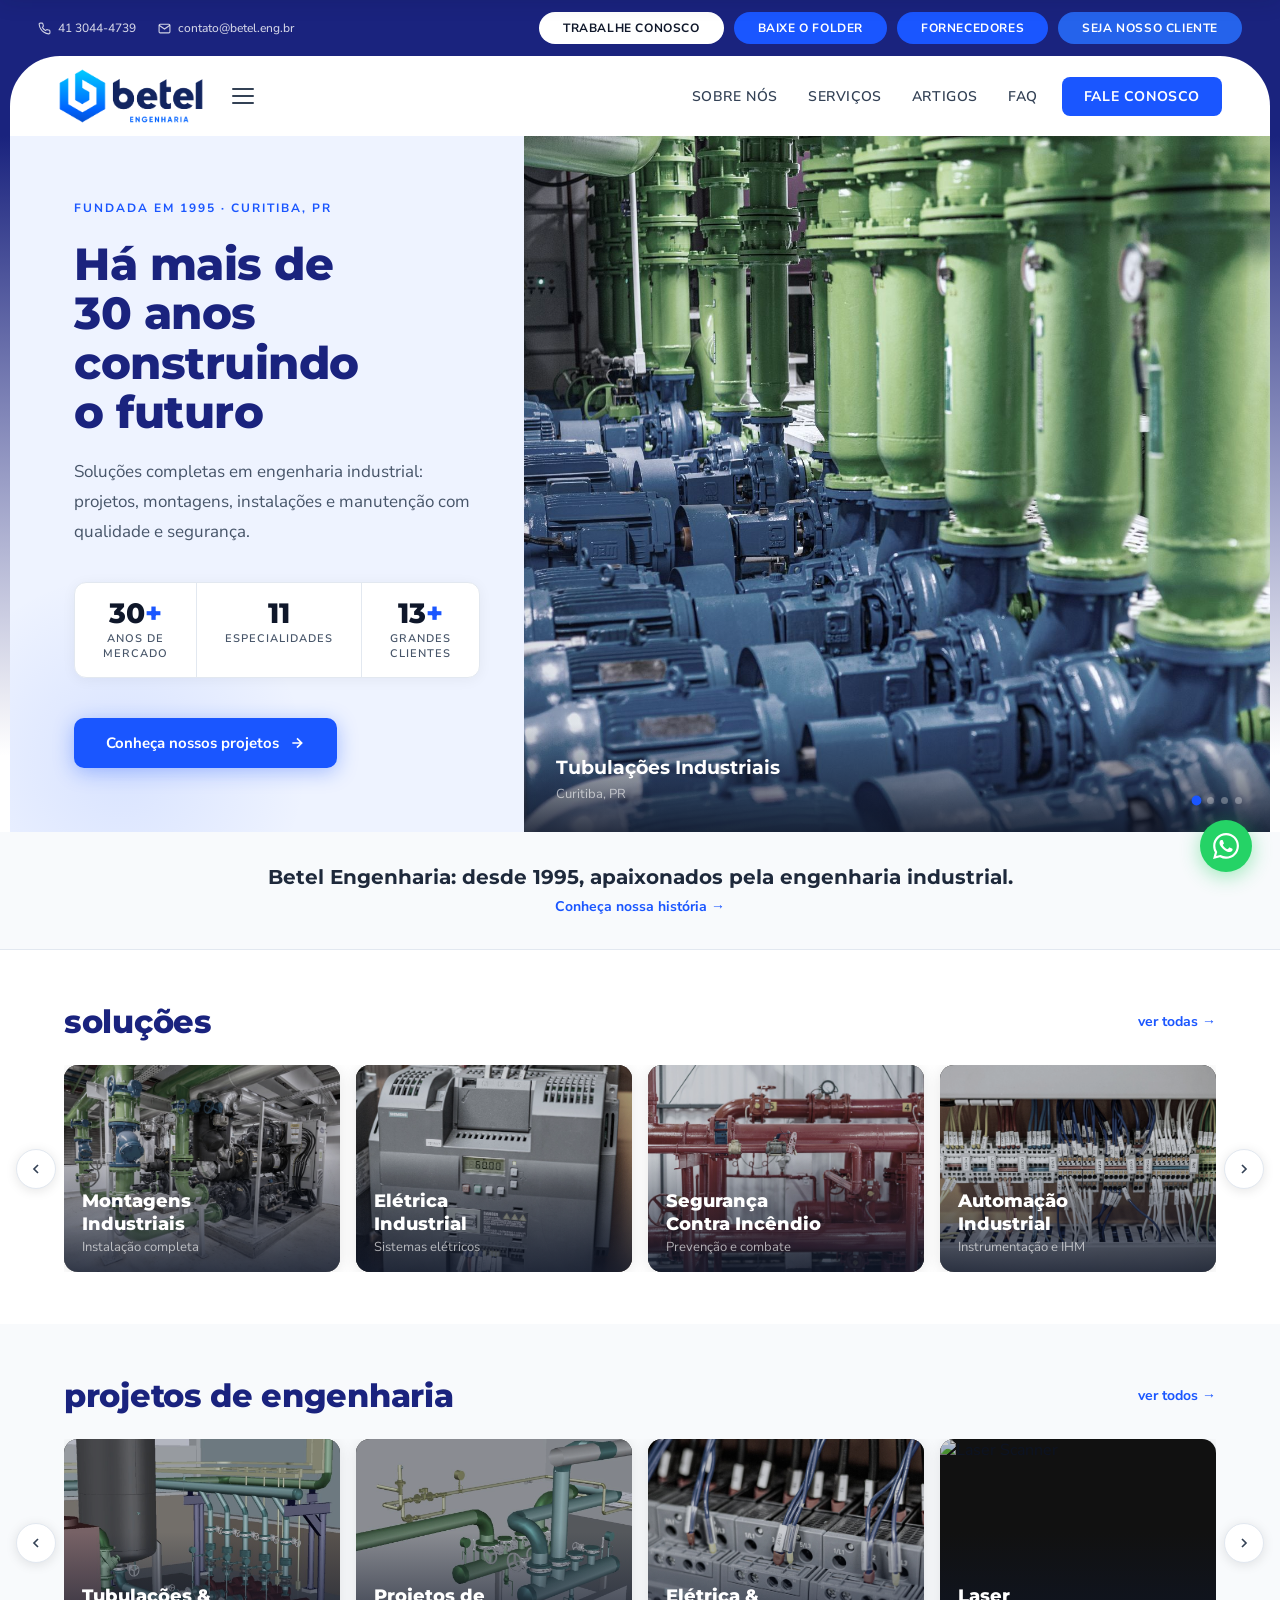
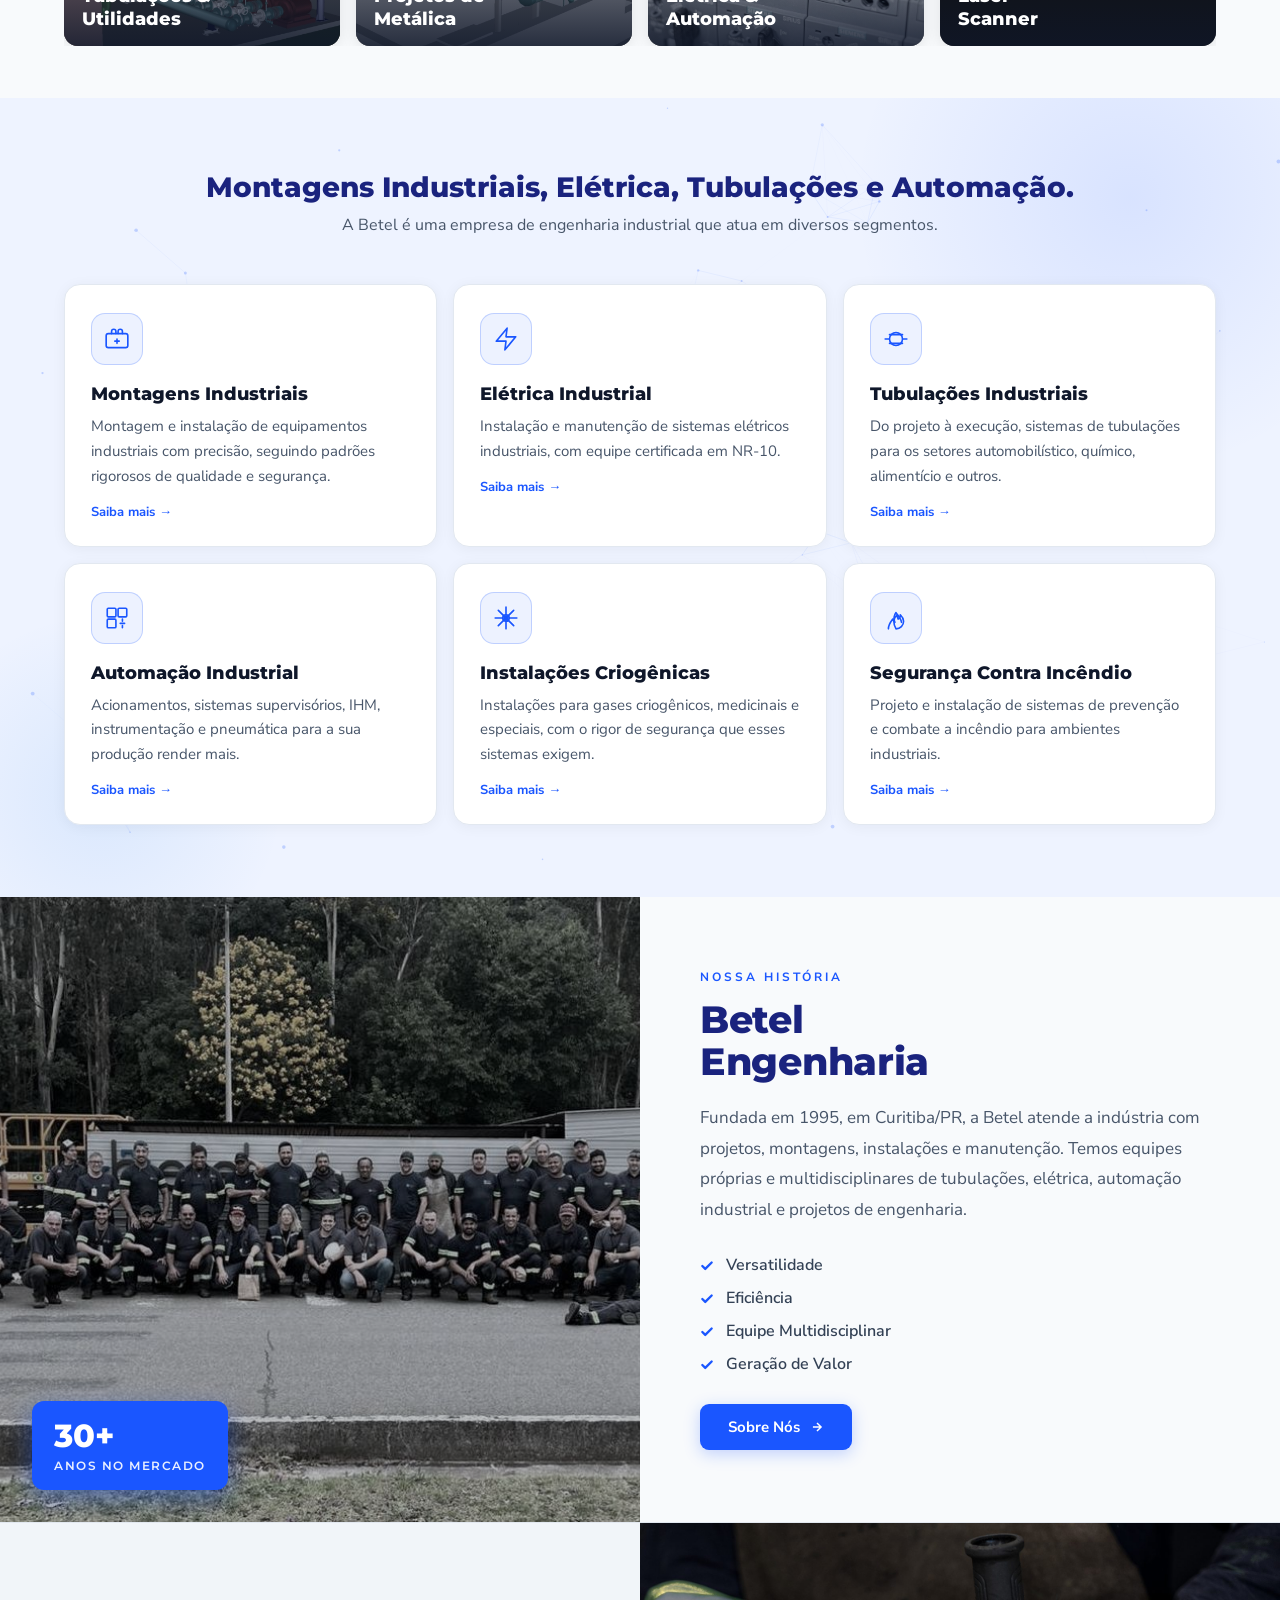
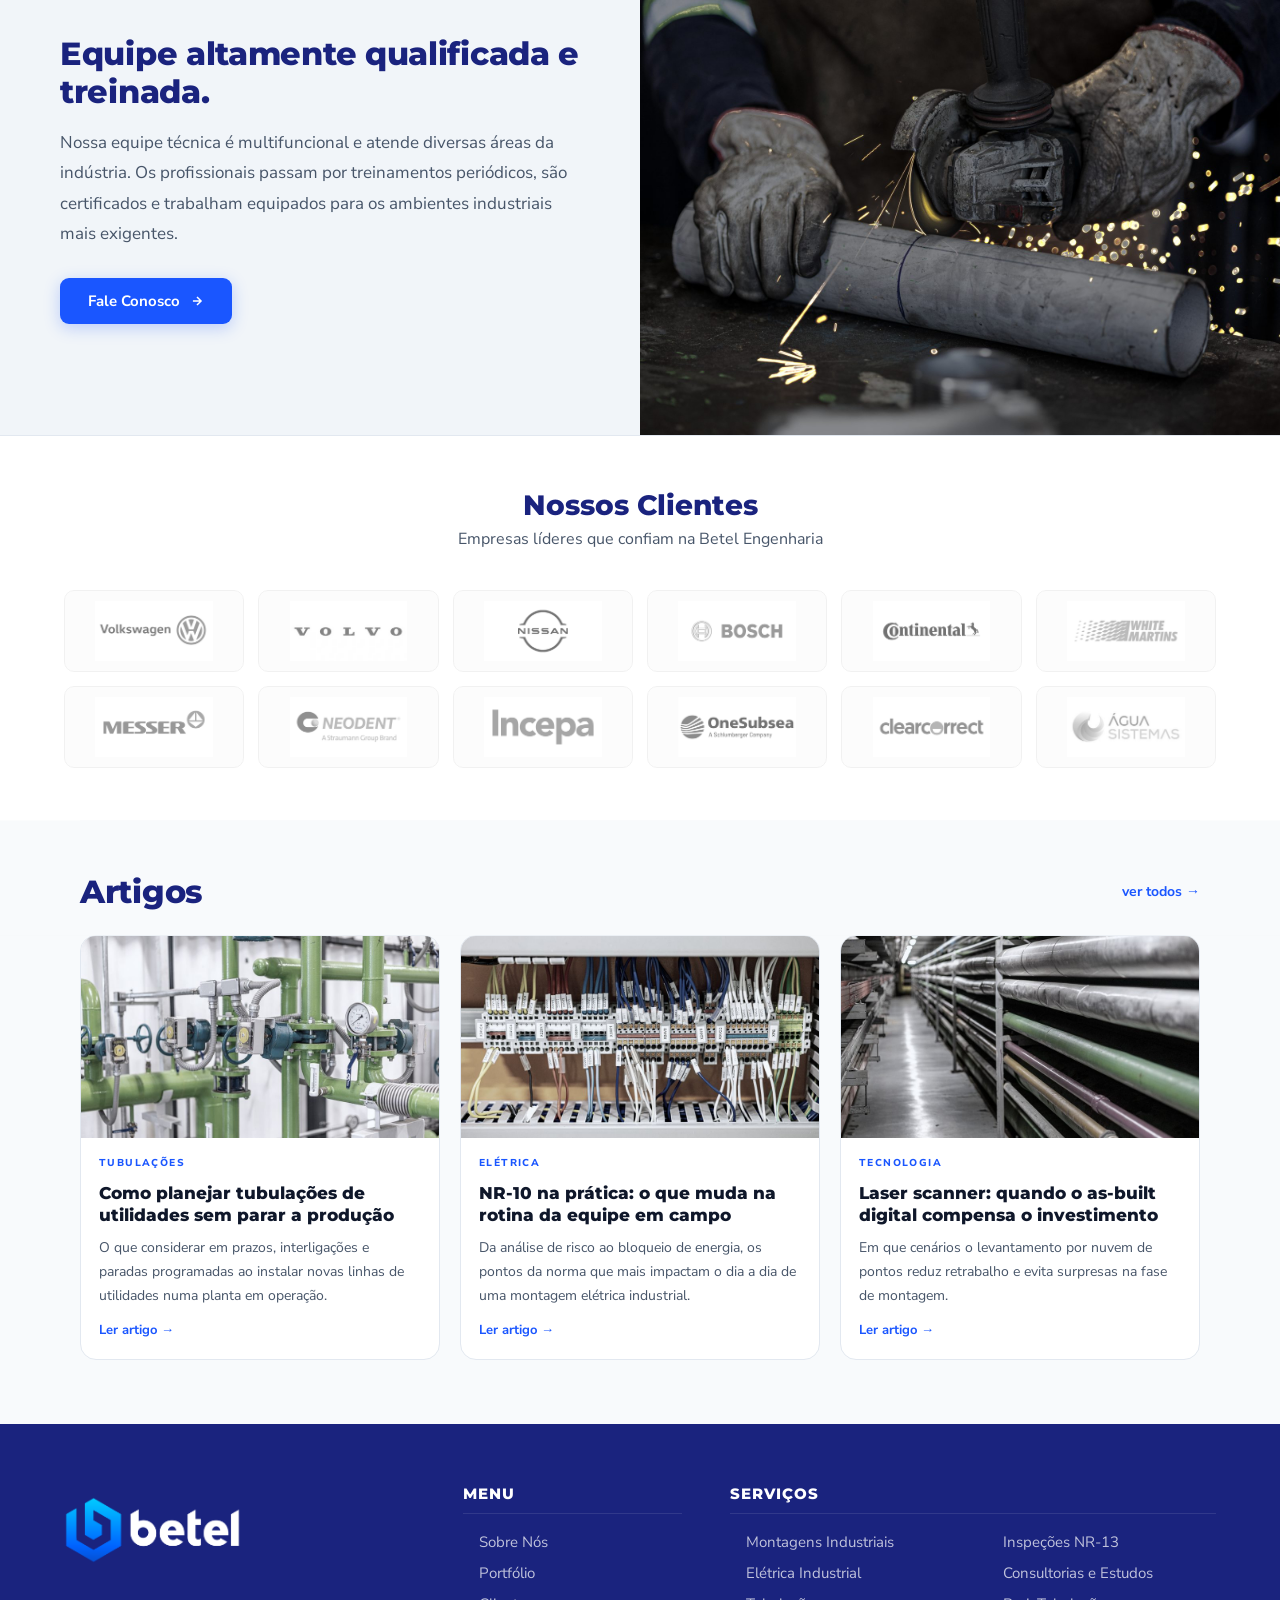
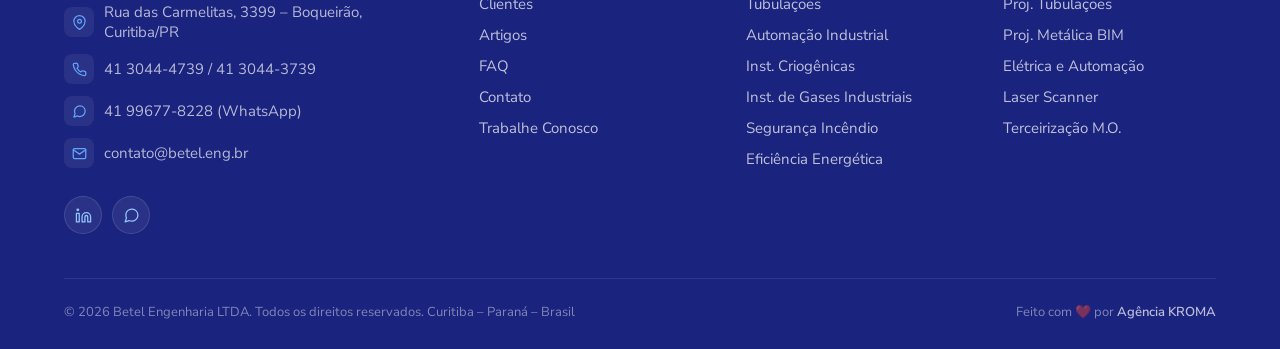
==== index.html @ 4cedb733 "Add files via upload" ====
<!DOCTYPE html>
<html lang="pt-BR">
<head>
<meta charset="UTF-8">
<meta name="viewport" content="width=device-width, initial-scale=1.0">
<title>Betel Engenharia | Montagens Industriais, Elétrica, Tubulações e Automação em Curitiba/PR</title>
<meta name="description" content="Betel Engenharia atua há mais de 30 anos em Curitiba/PR com soluções completas em montagens industriais, elétrica industrial, tubulações, automação industrial e projetos de engenharia com qualidade e segurança.">
<meta name="keywords" content="engenharia industrial, montagens industriais, elétrica industrial, tubulações industriais, automação industrial, Curitiba, Betel Engenharia">
<link rel="preconnect" href="https://fonts.googleapis.com">
<link href="https://fonts.googleapis.com/css2?family=Nunito+Sans:wght@300;400;500;600;700&family=Montserrat:wght@700;800;900&display=swap" rel="stylesheet">
<style>
  :root {
    --blue:#1A56FF;--blue-dark:#1A237E;--blue-mid:#2563EB;--blue-light:#EEF3FF;
    --dark:#0F172A;--dark-2:#1E293B;--gray-100:#F8FAFC;--gray-200:#F1F5F9;
    --gray-300:#E2E8F0;--gray-600:#475569;--gray-700:#334155;--white:#FFFFFF;
    --font-head:'Montserrat',sans-serif;--font-body:'Nunito Sans',sans-serif;
  }
  *{margin:0;padding:0;box-sizing:border-box;}
  body{font-family:var(--font-body);color:var(--dark);background:var(--white);overflow-x:hidden;font-size:16px;}

  /* HEADER WRAPPER
     Fundo navy contínuo atrás da topbar E da navbar. É ele que faz os cantos
     arredondados da navbar aparecerem: a navbar branca é recuada 10px de cada
     lado e o navy do wrapper vaza por trás do raio. */
  .header-wrap{background:#1A237E;}

  /* TOP BAR */
  .topbar{height:56px;padding:0 38px;display:flex;justify-content:space-between;align-items:center;gap:10px;font-size:12px;}
  /* Grupo à esquerda ocupa o espaço vazio da faixa navy. */
  .topbar-nav{display:flex;align-items:center;gap:22px;}
  .topbar-nav a{color:rgba(255,255,255,.8);text-decoration:none;font-size:12px;font-weight:600;letter-spacing:.6px;text-transform:uppercase;transition:color .2s;}
  .topbar-nav a:hover{color:#fff;}
  .topbar-tel{display:flex;align-items:center;gap:7px;white-space:nowrap;text-transform:none!important;letter-spacing:0!important;font-weight:500!important;}
  .topbar-tel svg{flex-shrink:0;}
  .topbar-right{display:flex;align-items:center;gap:10px;}
  .topbar-link{color:rgba(255,255,255,.85);text-decoration:none;font-weight:500;display:flex;align-items:center;gap:6px;padding-right:12px;transition:color .2s;}
  .topbar-link:hover{color:#fff;}
  .topbar-btn{display:inline-flex;align-items:center;height:32px;padding:0 24px;border-radius:20px;font-size:12px;font-weight:700;text-decoration:none;white-space:nowrap;transition:background .2s,transform .2s,box-shadow .2s;}
  .topbar-btn:hover{transform:translateY(-1px);}
  .topbar-btn.tb-white{background:#fff;color:var(--dark);}
  .topbar-btn.tb-white:hover{background:var(--gray-200);}
  .topbar-btn.tb-blue{background:var(--blue);color:#fff;}
  .topbar-btn.tb-blue:hover{background:#2563EB;box-shadow:0 4px 14px rgba(26,86,255,.4);}
  .topbar-btn.tb-blue-alt{background:#2563EB;color:#fff;}
  .topbar-btn.tb-blue-alt:hover{background:#1D4ED8;box-shadow:0 4px 14px rgba(37,99,235,.4);}

  /* NAVBAR */
  nav{background:var(--white);margin:0 10px;border-radius:50px 50px 0 0;padding:0 48px;height:80px;display:flex;align-items:center;justify-content:space-between;}
  .nav-left{display:flex;align-items:center;gap:20px;}
  .logo{padding:12px 0;display:block;}
  .logo img{height:56px;width:auto;display:block;}

  /* NAVBAR FIXA — some acima da tela e desce quando o header sai de vista.
     Espelha o comportamento do #menu-oculto do MSE. */
  .nav-sticky{position:fixed;top:0;left:0;right:0;height:64px;background:var(--white);
    padding:0 38px;display:flex;align-items:center;justify-content:space-between;
    z-index:250;box-shadow:0 2px 20px rgba(15,23,42,.12);
    transform:translateY(-100%);transition:transform .35s ease;}
  .nav-sticky.show{transform:translateY(0);}
  .nav-sticky .logo{padding:0;}
  .nav-sticky .logo img{height:42px;}
  .nav-sticky .nav-links a{padding:20px 12px;}

  /* HAMBURGER */
  .hamburger{display:flex;flex-direction:column;justify-content:center;gap:5px;cursor:pointer;padding:8px;border:none;background:transparent;border-radius:6px;transition:background .2s;}
  .hamburger:hover{background:var(--gray-200);}
  .hamburger span{display:block;width:22px;height:2px;background:var(--gray-700);border-radius:2px;transition:transform .3s, opacity .3s;}
  .hamburger.open span:nth-child(1){transform:translateY(7px) rotate(45deg);}
  .hamburger.open span:nth-child(2){opacity:0;}
  .hamburger.open span:nth-child(3){transform:translateY(-7px) rotate(-45deg);}

  /* MEGA MENU */
  .mega-menu{position:fixed;top:0;left:0;right:0;bottom:0;background:var(--white);z-index:300;padding:40px 64px;display:none;overflow-y:auto;}
  .mega-menu.open{display:block;animation:fadeIn .25s ease;}
  @keyframes fadeIn{from{opacity:0;transform:translateY(-10px)}to{opacity:1;transform:translateY(0)}}
  .mega-top{display:flex;align-items:center;justify-content:space-between;margin-bottom:52px;padding-bottom:20px;border-bottom:1px solid var(--gray-300);}
  .mega-top .logo img{height:44px;}
  .mega-close{width:40px;height:40px;border:none;background:var(--gray-200);border-radius:50%;cursor:pointer;display:flex;align-items:center;justify-content:center;font-size:20px;color:var(--gray-700);transition:background .2s;}
  .mega-close:hover{background:var(--gray-300);}
  /* Acoes rapidas dentro do menu: so aparecem no celular, onde a faixa de
     pilulas da topbar nao cabe e ficava rolando de lado. Entram como links
     de texto no mesmo padrao das colunas do menu (por isso carregam tambem
     a classe .mega-col), sem titulo — a divisoria ja separa o grupo. */
  .mega-actions{display:none;}

  .mega-grid{display:grid;grid-template-columns:repeat(4,1fr);gap:48px;}
  .mega-col h4{font-family:var(--font-head);font-size:13px;font-weight:800;color:var(--dark);text-transform:uppercase;letter-spacing:2px;margin-bottom:20px;padding-bottom:10px;border-bottom:2px solid var(--blue);}
  /* Bloco SERVIÇOS: ocupa duas colunas do mega-grid, com um título só e os
     links quebrados em 2 colunas (mesmo tratamento do footer). */
  .mega-col-wide{grid-column:span 2;}
  .mega-col-wide ul{columns:2;column-gap:32px;}
  .mega-col-wide ul li{break-inside:avoid;}
  .mega-col ul{list-style:none;}
  .mega-col ul li{margin-bottom:14px;}
  .mega-col ul a{font-size:17px;color:var(--gray-600);text-decoration:none;font-weight:400;display:flex;align-items:center;gap:8px;transition:color .2s,gap .2s;}
  .mega-col ul a::before{content:'→';font-size:11px;color:var(--blue);opacity:0;transition:opacity .2s;}
  .mega-col ul a:hover{color:var(--blue);gap:12px;}
  .mega-col ul a:hover::before{opacity:1;}

  .nav-links{display:flex;list-style:none;align-items:center;gap:2px;}
  .nav-links a{text-decoration:none;color:var(--gray-700);font-size:15px;font-weight:600;padding:20px 14px;display:block;transition:color .2s;position:relative;}
  .nav-links a::after{content:'';position:absolute;bottom:0;left:14px;right:14px;height:3px;background:var(--blue);border-radius:3px 3px 0 0;transform:scaleX(0);transition:transform .25s;}
  .nav-links a:hover{color:var(--blue);}
  .nav-links a:hover::after{transform:scaleX(1);}
  .nav-links a.active{color:var(--blue);}
  .nav-links a.active::after{transform:scaleX(1);}
  .nav-cta{background:var(--blue)!important;color:var(--white)!important;padding:10px 22px!important;border-radius:8px!important;font-weight:700!important;margin-left:8px;transition:background .2s!important;}
  .nav-cta:hover{background:var(--blue-dark)!important;}
  .nav-cta::after{display:none!important;}

  /* MOLDURA DO HERO
     Continua o navy do header e desce em degrade ate o branco nas laterais,
     igual ao MSE. Sem isso a faixa azul das bordas da navbar terminava
     cortada logo abaixo dela. O padding lateral de 10px casa com o
     margin:0 10px da navbar, entao as duas tiras ficam alinhadas. */
  .hero-frame{background:linear-gradient(180deg,#1A237E 0%,var(--white) 89%);padding:0 10px;}

  /* HERO */
  .hero{display:grid;grid-template-columns:1fr 1.45fr;min-height:540px;background:var(--blue-light);}
  .hero-left{background:var(--blue-light);padding:64px 52px 64px 64px;display:flex;flex-direction:column;justify-content:center;position:relative;overflow:hidden;}
  .hero-left::before{content:'';position:absolute;bottom:-120px;left:-80px;width:380px;height:380px;border-radius:50%;background:radial-gradient(circle,rgba(26,86,255,.10) 0%,transparent 70%);pointer-events:none;}
  .hero-eyebrow{display:inline-flex;align-items:center;gap:8px;background:rgba(26,86,255,.10);border:1px solid rgba(26,86,255,.25);color:var(--blue);font-size:12px;font-weight:700;letter-spacing:2px;text-transform:uppercase;padding:6px 14px;border-radius:100px;width:fit-content;margin-bottom:24px;}
  .hero-title{font-family:var(--font-head);font-size:clamp(38px,3.5vw,58px);font-weight:800;line-height:1.1;color:var(--dark);margin-bottom:20px;letter-spacing:-.5px;}
  .hero-title span{background:linear-gradient(135deg,var(--blue),var(--blue-dark));-webkit-background-clip:text;-webkit-text-fill-color:transparent;background-clip:text;}
  .hero-body{font-size:17px;line-height:1.75;color:var(--gray-600);max-width:420px;margin-bottom:36px;}
  .hero-stats{display:flex;margin-bottom:40px;background:var(--white);border:1px solid var(--gray-300);border-radius:12px;overflow:hidden;width:fit-content;box-shadow:0 2px 14px rgba(15,23,42,.05);}
  .stat{padding:16px 28px;text-align:center;border-right:1px solid var(--gray-300);}
  .stat:last-child{border-right:none;}
  .stat-num{font-family:var(--font-head);font-size:28px;font-weight:800;color:var(--dark);line-height:1;margin-bottom:4px;}
  .stat-num span{color:var(--blue);}
  .stat-label{font-size:11px;color:var(--gray-600);text-transform:uppercase;letter-spacing:1px;font-weight:600;}
  .hero-btn{display:inline-flex;align-items:center;gap:10px;background:var(--blue);color:var(--white);text-decoration:none;font-size:15px;font-weight:700;padding:15px 32px;border-radius:10px;width:fit-content;transition:background .2s,transform .2s,box-shadow .2s;box-shadow:0 4px 20px rgba(26,86,255,.35);}
  .hero-btn:hover{background:#2563EB;transform:translateY(-2px);box-shadow:0 8px 28px rgba(26,86,255,.45);}
  .hero-right{position:relative;overflow:hidden;}
  .hero-slide{position:absolute;inset:0;background-size:cover;background-position:center;opacity:0;transition:opacity .9s ease;image-rendering:-webkit-optimize-contrast;}
  .hero-slide.active{opacity:1;}
  /* Sem escurecimento na borda esquerda: o painel do hero agora e claro e o
     degrade criava uma emenda dura entre os dois lados. A legibilidade da
     legenda continua vindo do gradiente proprio de .slide-caption. */
  .hero-slide::after{content:'';position:absolute;inset:0;background:linear-gradient(to right,rgba(15,23,42,.12) 0%,transparent 35%);}
  .slide-caption{position:absolute;bottom:0;left:0;right:0;z-index:2;padding:32px 32px 28px;background:linear-gradient(to top,rgba(15,23,42,.85) 0%,transparent 100%);}
  .slide-caption strong{display:block;font-family:var(--font-head);font-size:19px;font-weight:700;color:var(--white);margin-bottom:3px;}
  .slide-caption span{font-size:13px;color:rgba(255,255,255,.6);}
  .hero-dots{position:absolute;bottom:28px;right:28px;z-index:3;display:flex;gap:7px;}
  .hero-dot{width:7px;height:7px;border-radius:50%;background:rgba(255,255,255,.3);border:none;cursor:pointer;transition:background .2s,transform .2s;}
  .hero-dot.active{background:var(--blue);transform:scale(1.4);}

  /* TAGLINE */
  .tagline-strip{background:var(--gray-100);border-bottom:1px solid var(--gray-300);padding:32px 64px;text-align:center;}
  .tagline-strip p{font-family:var(--font-head);font-size:clamp(18px,1.6vw,25px);font-weight:700;color:var(--dark-2);}
  .tagline-strip a{display:inline-block;margin-top:8px;color:var(--blue);text-decoration:none;font-size:14px;font-weight:700;}
  .tagline-strip a:hover{text-decoration:underline;}

  /* SECTION COMMONS */
  .section-header{display:flex;align-items:center;justify-content:space-between;padding:52px 64px 24px;}
  .section-title{font-family:var(--font-head);font-size:clamp(24px,2.5vw,34px);font-weight:800;color:var(--dark);letter-spacing:-.3px;}
  .section-title span{color:var(--blue);}
  .see-all{font-size:14px;color:var(--blue);text-decoration:none;font-weight:700;display:flex;align-items:center;gap:5px;}
  .see-all:hover{text-decoration:underline;}

  /* CAROUSEL */
  .carousel-wrap{position:relative;padding:0 64px 52px;}
  .carousel-track{display:flex;gap:16px;overflow-x:auto;scroll-behavior:smooth;scrollbar-width:none;}
  .carousel-track::-webkit-scrollbar{display:none;}
  .card{flex:0 0 calc(25% - 12px);min-width:230px;border-radius:14px;overflow:hidden;position:relative;aspect-ratio:4/3;cursor:pointer;background:#111;box-shadow:0 2px 16px rgba(0,0,0,.1);transition:transform .35s,box-shadow .35s;}
  .card:hover{transform:translateY(-5px);box-shadow:0 12px 32px rgba(26,86,255,.18);}
  .card-img{width:100%;height:100%;object-fit:cover;display:block;transition:transform .5s ease;filter:brightness(.82);image-rendering:-webkit-optimize-contrast;}
  .card:hover .card-img{transform:scale(1.06);filter:brightness(.65);}
  .card-overlay{position:absolute;inset:0;background:linear-gradient(to top,rgba(15,23,42,.8) 0%,rgba(15,23,42,0) 55%);}
  .card-info{position:absolute;bottom:0;left:0;right:0;padding:20px 18px 16px;}
  .card-tag{display:inline-block;background:var(--blue);color:#fff;font-size:10px;font-weight:700;text-transform:uppercase;letter-spacing:1.5px;padding:3px 9px;border-radius:100px;margin-bottom:7px;}
  .card-name{font-family:var(--font-head);font-size:18px;font-weight:800;color:#fff;line-height:1.25;}
  .card-sub{font-size:13px;color:rgba(255,255,255,.65);margin-top:3px;}
  .card-plus{position:absolute;bottom:14px;right:14px;width:30px;height:30px;background:rgba(26,86,255,.7);border-radius:50%;display:flex;align-items:center;justify-content:center;color:#fff;font-size:18px;opacity:0;transition:opacity .25s;}
  .card:hover .card-plus{opacity:1;}
  .carousel-nav{position:absolute;top:calc(50% - 26px);transform:translateY(-50%);width:40px;height:40px;background:var(--white);border:1px solid var(--gray-300);border-radius:50%;cursor:pointer;display:flex;align-items:center;justify-content:center;box-shadow:0 2px 12px rgba(0,0,0,.1);z-index:2;transition:background .2s,border-color .2s;color:var(--gray-700);}
  .carousel-nav:hover{background:var(--blue);border-color:var(--blue);color:#fff;}
  .carousel-prev{left:16px;}
  .carousel-next{right:16px;}

  /* ===== SEGMENTOS — LIGHT BLUE BLOCK ===== */
  .segmentos{background:var(--blue-light);padding:72px 64px;position:relative;overflow:hidden;}

  /* Particle canvas */
  #seg-canvas{position:absolute;inset:0;pointer-events:none;z-index:0;}

  /* Soft glow orbs */
  .seg-orb{position:absolute;border-radius:50%;pointer-events:none;z-index:0;}
  .seg-orb-1{width:600px;height:600px;top:-200px;right:-150px;background:radial-gradient(circle,rgba(26,86,255,.10) 0%,transparent 65%);}
  .seg-orb-2{width:400px;height:400px;bottom:-100px;left:-100px;background:radial-gradient(circle,rgba(14,116,233,.09) 0%,transparent 65%);}

  .segmentos-headline{text-align:center;margin-bottom:48px;position:relative;z-index:1;}
  .segmentos-headline h2{font-family:var(--font-head);font-size:clamp(22px,2.2vw,30px);font-weight:800;color:var(--dark);margin-bottom:10px;}
  .segmentos-headline h2 em{color:var(--blue);font-style:normal;}
  .segmentos-headline p{font-size:16px;color:var(--gray-600);}

  .segmentos-grid{display:grid;grid-template-columns:repeat(3,1fr);gap:16px;position:relative;z-index:1;}
  .seg-card{background:var(--white);padding:28px 26px 24px;border:1px solid var(--gray-300);border-radius:16px;transition:background .3s,border-color .3s,transform .3s,box-shadow .3s;position:relative;overflow:hidden;box-shadow:0 2px 14px rgba(15,23,42,.05);}
  .seg-card:hover{background:var(--blue-light);border-color:rgba(26,86,255,.35);transform:translateY(-4px);box-shadow:0 14px 30px rgba(26,86,255,.14);}
  /* shine sweep on hover */
  .seg-card::before{content:'';position:absolute;inset:0;background:linear-gradient(120deg,transparent 30%,rgba(26,86,255,.05) 50%,transparent 70%);transform:translateX(-100%);transition:transform .55s ease;}
  .seg-card:hover::before{transform:translateX(100%);}

  .seg-icon{width:52px;height:52px;background:rgba(26,86,255,.08);border:1px solid rgba(26,86,255,.22);border-radius:14px;display:flex;align-items:center;justify-content:center;margin-bottom:18px;}
  .seg-icon svg{width:26px;height:26px;stroke:var(--blue);fill:none;stroke-width:1.5;stroke-linecap:round;stroke-linejoin:round;}
  .seg-name{font-family:var(--font-head);font-size:18px;font-weight:800;color:var(--dark);margin-bottom:9px;}
  .seg-desc{font-size:15px;color:var(--gray-600);line-height:1.65;}
  .seg-link{display:inline-flex;align-items:center;gap:6px;margin-top:14px;font-size:13px;color:var(--blue);text-decoration:none;font-weight:700;transition:gap .2s;}
  .seg-link:hover{gap:10px;}

  /* SOBRE */
  .sobre{display:grid;grid-template-columns:1fr 1fr;min-height:480px;background:var(--white);}
  .sobre-img{position:relative;overflow:hidden;background:#111;}
  .sobre-img img{width:100%;height:100%;object-fit:cover;display:block;filter:brightness(.75);image-rendering:-webkit-optimize-contrast;}
  .sobre-badge{position:absolute;bottom:32px;left:32px;background:var(--blue);color:#fff;padding:16px 22px;border-radius:12px;font-family:var(--font-head);line-height:1.2;box-shadow:0 8px 24px rgba(26,86,255,.4);}
  .sobre-badge strong{display:block;font-size:32px;font-weight:800;}
  .sobre-badge span{font-size:12px;text-transform:uppercase;letter-spacing:1.5px;font-weight:600;opacity:.9;}
  .sobre-content{background:var(--gray-100);padding:72px 60px;display:flex;flex-direction:column;justify-content:center;}
  .sobre-eyebrow{font-size:12px;text-transform:uppercase;letter-spacing:3px;color:var(--blue);font-weight:700;margin-bottom:14px;}
  .sobre-title{font-family:var(--font-head);font-size:clamp(30px,3vw,44px);font-weight:800;line-height:1.1;color:var(--dark);margin-bottom:20px;letter-spacing:-.3px;}
  .sobre-text{font-size:17px;line-height:1.8;color:var(--gray-600);margin-bottom:28px;}
  .sobre-highlights{display:flex;gap:10px;flex-wrap:wrap;margin-bottom:32px;}
  .chip{background:var(--blue-light);color:var(--blue-dark);font-size:13px;font-weight:700;padding:6px 14px;border-radius:100px;border:1px solid rgba(26,86,255,.15);}
  .sobre-btn{display:inline-flex;align-items:center;gap:10px;background:var(--blue);color:var(--white);text-decoration:none;font-size:15px;font-weight:700;padding:13px 28px;border-radius:9px;width:fit-content;box-shadow:0 4px 16px rgba(26,86,255,.25);transition:background .2s,transform .2s;}
  .sobre-btn:hover{background:var(--blue-dark);transform:translateY(-1px);}

  /* EQUIPE — full-bleed image mirrored vs. Sobre */
  .equipe-strip{display:grid;grid-template-columns:1fr 1fr;min-height:500px;background:var(--white);border-top:1px solid var(--gray-300);border-bottom:1px solid var(--gray-300);}
  .equipe-text{background:var(--gray-200);padding:72px 60px;display:flex;flex-direction:column;justify-content:center;}
  .equipe-text h2{font-family:var(--font-head);font-size:clamp(26px,2.5vw,36px);font-weight:800;color:var(--dark);line-height:1.2;margin-bottom:16px;letter-spacing:-.3px;}
  .equipe-text h2 span{color:var(--blue);}
  .equipe-text p{font-size:17px;color:var(--gray-600);line-height:1.8;margin-bottom:28px;}
  .certifs{display:flex;gap:8px;flex-wrap:wrap;margin-bottom:32px;}
  .certif-tag{background:var(--white);border:1px solid rgba(26,86,255,.2);color:var(--blue-dark);font-size:12px;font-weight:700;text-transform:uppercase;letter-spacing:.8px;padding:6px 13px;border-radius:100px;}
  .equipe-img{position:relative;overflow:hidden;background:#0B1220;}
  .equipe-img img{width:100%;height:100%;object-fit:cover;display:block;}

  /* CLIENTES */
  .clientes{padding:52px 64px;background:var(--white);}
  .clientes-header{text-align:center;margin-bottom:40px;}
  .clientes-header h2{font-family:var(--font-head);font-size:28px;font-weight:800;color:var(--dark);margin-bottom:6px;}
  .clientes-header p{font-size:16px;color:var(--gray-600);}
  .clientes-grid{display:grid;grid-template-columns:repeat(6,1fr);gap:14px;}
  .cliente-item{background:var(--gray-100);border:1px solid var(--gray-300);border-radius:10px;padding:10px 12px;display:flex;align-items:center;justify-content:center;min-height:80px;filter:grayscale(100%);opacity:.55;transition:filter .3s,opacity .3s,transform .2s,box-shadow .2s;cursor:default;}
  .cliente-item:hover{filter:grayscale(0);opacity:1;transform:translateY(-2px);box-shadow:0 4px 16px rgba(26,86,255,.12);}
  .cliente-item img{max-width:100%;max-height:60px;object-fit:contain;display:block;}

  /* ARTIGOS (home) — 3 destaques logo antes do footer */
  .artigos-home{padding:0 64px 64px;background:var(--gray-100);}
  .artigos-grid{display:grid;grid-template-columns:repeat(3,1fr);gap:24px;}
  .artigo-card{background:var(--white);border:1px solid var(--gray-300);border-radius:16px;overflow:hidden;display:flex;flex-direction:column;transition:transform .3s,box-shadow .3s,border-color .3s;}
  .artigo-card:hover{transform:translateY(-4px);box-shadow:0 14px 32px rgba(26,86,255,.14);border-color:rgba(26,86,255,.35);}
  .artigo-thumb{aspect-ratio:16/9;overflow:hidden;background:#0B1220;}
  .artigo-thumb img{width:100%;height:100%;object-fit:cover;display:block;transition:transform .5s;}
  .artigo-card:hover .artigo-thumb img{transform:scale(1.05);}
  .artigo-body{padding:22px 22px 24px;display:flex;flex-direction:column;flex:1;}
  .artigo-tag{display:inline-block;background:var(--blue-light);color:var(--blue-dark);font-size:10px;font-weight:800;text-transform:uppercase;letter-spacing:1.4px;padding:4px 10px;border-radius:100px;margin-bottom:12px;width:fit-content;}
  .artigo-card h3{font-family:var(--font-head);font-size:19px;font-weight:800;line-height:1.3;color:var(--dark);margin-bottom:10px;}
  .artigo-card p{font-size:15px;line-height:1.7;color:var(--gray-600);margin-bottom:18px;flex:1;}
  .artigo-link{font-size:13px;font-weight:700;color:var(--blue);text-decoration:none;display:inline-flex;align-items:center;gap:6px;transition:gap .2s;}
  .artigo-link:hover{gap:10px;}

  /* FOOTER */
  footer{background-color:#1A237E;padding:60px 64px 28px;}
  .footer-grid{display:grid;grid-template-columns:1.6fr 1fr 1fr 1fr;gap:48px;margin-bottom:44px;}
  .footer-logo{display:block;margin-bottom:26px;}
  .footer-logo img{height:68px;width:auto;}
  .footer-contact{display:flex;flex-direction:column;gap:12px;margin-bottom:28px;}
  .fci{display:flex;align-items:center;gap:10px;font-size:15px;color:rgba(255,255,255,.68);}
  .fci a{color:rgba(255,255,255,.68);text-decoration:none;transition:color .2s;}
  .fci a:hover{color:#fff;}
  .fci-icon{width:30px;height:30px;background:rgba(255,255,255,.07);border-radius:8px;display:flex;align-items:center;justify-content:center;flex-shrink:0;}
  .fci-icon svg{width:15px;height:15px;stroke:#60A5FA;fill:none;stroke-width:2;stroke-linecap:round;stroke-linejoin:round;}
  .footer-social{display:flex;gap:10px;}
  .footer-social a{width:38px;height:38px;border-radius:50%;background:rgba(255,255,255,.07);border:1px solid rgba(255,255,255,.12);display:flex;align-items:center;justify-content:center;transition:background .2s,border-color .2s,transform .2s;}
  .footer-social a svg{width:17px;height:17px;stroke:#93C5FD;fill:none;stroke-width:1.8;stroke-linecap:round;stroke-linejoin:round;transition:stroke .2s;}
  .footer-social a:hover{background:var(--blue);border-color:var(--blue);transform:translateY(-3px);}
  .footer-social a:hover svg{stroke:#fff;}
  .footer-col h4{font-family:var(--font-head);font-size:15px;font-weight:800;color:var(--white);text-transform:uppercase;letter-spacing:1px;margin-bottom:18px;padding-bottom:10px;border-bottom:1px solid rgba(255,255,255,.1);}
  /* Bloco SERVIÇOS: ocupa as duas últimas colunas do grid, com um único título
     e a lista de links quebrada em 2 colunas. */
  .footer-col-wide{grid-column:span 2;}
  .footer-col-wide ul{columns:2;column-gap:28px;}
  .footer-col-wide ul li{break-inside:avoid;}
  .footer-col ul{list-style:none;}
  .footer-col ul li{margin-bottom:11px;}
  .footer-col ul a{font-size:15px;color:rgba(255,255,255,.72);text-decoration:none;transition:color .2s;display:flex;align-items:center;gap:6px;}
  .footer-col ul a::before{content:'→';font-size:10px;color:#60A5FA;opacity:0;transition:opacity .2s;}
  .footer-col ul a:hover{color:#fff;}
  .footer-col ul a:hover::before{opacity:1;}
  .footer-bottom{border-top:1px solid rgba(255,255,255,.1);padding-top:24px;display:flex;justify-content:space-between;align-items:center;font-size:13px;color:rgba(255,255,255,.45);flex-wrap:wrap;gap:8px;}
  .footer-bottom a{color:rgba(255,255,255,.7);text-decoration:none;font-weight:600;transition:color .2s;}
  .footer-bottom a:hover{color:#fff;}

  /* WA FLOAT */
  .wa-float{position:fixed;bottom:28px;right:28px;width:52px;height:52px;background:#25D366;border-radius:50%;display:flex;align-items:center;justify-content:center;box-shadow:0 4px 20px rgba(37,211,102,.45);z-index:200;text-decoration:none;transition:transform .3s;}
  .wa-float:hover{transform:scale(1.1);}
  .wa-float svg{width:26px;height:26px;fill:#fff;}

  @keyframes fadeUp{from{opacity:0;transform:translateY(18px)}to{opacity:1;transform:translateY(0)}}
  .hero-left>*{animation:fadeUp .65s ease both;}
  .hero-left>*:nth-child(1){animation-delay:.05s;}
  .hero-left>*:nth-child(2){animation-delay:.15s;}
  .hero-left>*:nth-child(3){animation-delay:.25s;}
  .hero-left>*:nth-child(4){animation-delay:.35s;}
  .hero-left>*:nth-child(5){animation-delay:.45s;}

  /* =========================================================
     RESPONSIVO
     Breakpoints: 1024px (tablet), 768px (mobile grande), 480px (mobile pequeno)
     ========================================================= */

  /* ---------- TABLET (<=1024px) ---------- */
  @media (max-width: 1024px){
    body{background:var(--gray-300);}
    .site-frame{margin:0 10px 10px;}
   
    .topbar{padding:0 18px;gap:12px;height:52px;}
    .topbar-nav{gap:14px;}
    .topbar-link{display:none;}
    .topbar-btn{padding:0 16px;height:30px;font-size:11px;}
    nav{padding:0 24px;height:72px;border-radius:40px 40px 0 0;}
    .nav-sticky{padding:0 24px;}
    .logo img{height:46px;}
    .nav-links{gap:0;}
    .nav-links li:not(:last-child){display:none;}
    .nav-links a{padding:16px 10px;}
    .nav-cta{padding:9px 16px!important;font-size:14px!important;}

    .mega-menu{padding:28px 32px;}
    .mega-grid{grid-template-columns:repeat(2,1fr);gap:32px 24px;}

    .hero{grid-template-columns:1fr;min-height:auto;}
    .hero-left{padding:48px 32px;}
    .hero-right{min-height:380px;}
    .hero-body{max-width:100%;}

    .tagline-strip{padding:26px 32px;}
    .section-header{padding:40px 32px 20px;}
    .carousel-wrap{padding:0 32px 40px;}
    .card{flex:0 0 calc(38% - 12px);min-width:200px;}

    .segmentos{padding:56px 32px;}
    .segmentos-grid{grid-template-columns:repeat(2,1fr);}

    .sobre{grid-template-columns:1fr;min-height:auto;}
    .sobre-img{min-height:340px;}
    .sobre-content{padding:52px 32px;}

    .equipe-strip{grid-template-columns:1fr;min-height:auto;}
    .equipe-img{min-height:340px;order:-1;}
    .equipe-text{padding:52px 32px;}

    .clientes{padding:44px 32px;}
    .clientes-grid{grid-template-columns:repeat(4,1fr);}

    .artigos-home{padding:0 32px 48px;}
    .artigos-grid{grid-template-columns:repeat(2,1fr);gap:20px;}

    footer{padding:48px 32px 24px;}
    .footer-grid{grid-template-columns:1fr 1fr;gap:36px;}
  }

  /* ---------- MOBILE (<=768px) ---------- */
  @media (max-width: 768px){
    /* Topbar vira uma faixa de pílulas rolável em vez de sumir — assim o
       "Baixe o Folder" continua acessível no celular. */
    /* As pilulas saem da topbar e vao para o topo do menu hamburguer — na
       largura do celular elas nao cabiam e a faixa ficava rolando de lado.
       Sobra so o telefone; o e-mail continua no rodape. */
    .topbar{padding:0 14px;height:48px;justify-content:flex-start;}
    .topbar-right{display:none;}
    .topbar-nav{flex:0 0 auto;gap:0;}
    .topbar-nav a:not(.topbar-tel:first-child){display:none;}
    .topbar-nav .topbar-tel:first-child{padding-right:4px;}

    .mega-actions{display:block;margin-bottom:28px;padding-bottom:14px;
      border-bottom:1px solid var(--gray-300);}
    nav{padding:0 16px;height:64px;border-radius:28px 28px 0 0;}
    .nav-sticky{padding:0 16px;height:58px;}
    .logo img{height:40px;}
    .nav-left{gap:10px;}

    .mega-menu{padding:20px 20px;}
    .mega-top{margin-bottom:32px;padding-bottom:16px;}
    .mega-top .logo img{height:36px;}
    .mega-grid{grid-template-columns:1fr;gap:28px;}
    .mega-col-wide ul{columns:1;}
    .footer-col-wide ul{columns:1;}

    .hero-left{padding:40px 20px;}
    .hero-eyebrow{font-size:11px;padding:5px 12px;}
    .hero-title{margin-bottom:16px;}
    .hero-body{font-size:16px;margin-bottom:28px;}
    .hero-stats{flex-wrap:wrap;width:100%;}
    .stat{flex:1 1 33%;padding:12px 10px;}
    .hero-right{min-height:280px;}
    .slide-caption{padding:22px 20px 18px;}

    .tagline-strip{padding:22px 20px;}
    .section-header{padding:32px 20px 16px;flex-wrap:wrap;gap:8px;}
    .carousel-wrap{padding:0 20px 32px;}
    .card{flex:0 0 78%;min-width:0;}
    .carousel-nav{display:none;}

    .segmentos{padding:44px 20px;}
    .segmentos-headline{margin-bottom:32px;}
    .segmentos-grid{grid-template-columns:1fr;gap:14px;}

    .sobre-img{min-height:280px;}
    .sobre-content{padding:40px 20px;}
    .sobre-badge{left:20px;bottom:20px;padding:12px 16px;}
    .sobre-badge strong{font-size:26px;}

    .equipe-img{min-height:280px;}
    .equipe-text{padding:40px 20px;}
    .certifs{gap:6px;}

    .clientes{padding:36px 20px;}
    .clientes-header{margin-bottom:28px;}
    .clientes-grid{grid-template-columns:repeat(3,1fr);gap:10px;}
    .cliente-item{min-height:64px;padding:8px 8px;}
    .cliente-item img{max-height:46px;}

    .artigos-home{padding:0 20px 40px;}
    .artigos-grid{grid-template-columns:1fr;gap:16px;}

    footer{padding:40px 20px 20px;}
    .footer-grid{grid-template-columns:1fr;gap:32px;margin-bottom:32px;}
    .footer-social{flex-wrap:wrap;}
    .footer-bottom{flex-direction:column;align-items:flex-start;gap:10px;}

    .wa-float{width:48px;height:48px;bottom:20px;right:20px;}
    .wa-float svg{width:24px;height:24px;}
  }

  /* ---------- MOBILE PEQUENO (<=480px) ---------- */
  @media (max-width: 480px){
    .hero-stats{flex-wrap:nowrap;}
    .stat{padding:10px 6px;}
    .stat-num{font-size:22px;}
    .stat-label{font-size:9px;letter-spacing:.5px;}
    .hero-btn{width:100%;justify-content:center;padding:14px 20px;}

    .card{flex:0 0 88%;}

    .clientes-grid{grid-template-columns:repeat(2,1fr);}

    .footer-contact{gap:10px;}
    .fci{font-size:14px;}
  }

  /* Artigos (home) em bloco centralizado e mais compacto */
  .artigos-head{max-width:1120px;margin:0 auto;padding-left:0!important;padding-right:0!important;}
  .artigos-head{box-shadow:0 0 0 100vmax var(--gray-100);clip-path:inset(0 -100vmax);}
  .artigos-home .artigos-grid{max-width:1120px;margin:0 auto;gap:20px;}
  .artigos-home .artigo-body{padding:18px 18px 20px;}
  .artigos-home .artigo-card h3{font-size:17px;}
  .artigos-home .artigo-card p{font-size:14px;margin-bottom:14px;}
  @media (max-width:1200px){.artigos-head{padding-left:32px!important;padding-right:32px!important;}}
  @media (max-width:768px){.artigos-head{padding-left:20px!important;padding-right:20px!important;}}

  /* =========================================================
     AJUSTES 11/2026
     ========================================================= */
  /* Menu e barra superior em caixa alta */
  .nav-links a,.topbar-btn,.topbar a,.topbar-nav a,.mega-actions a{text-transform:uppercase;letter-spacing:.6px;}
  .nav-links a{font-size:14px;}
  .topbar a[href^="mailto"],.topbar-nav a[href^="mailto"]{text-transform:none!important;letter-spacing:0!important;}

  /* Titulos em uma cor so (azul escuro), sem destaque em duas cores */
  .hero-title,.section-title,.sobre-title,.equipe-text h2,.segmentos-headline h2,.clientes-header h2,
  .section-header-center h2,.page-title-simple h1,.apresentacao h2,.pilar-content h2,.mvv-card h3{color:var(--blue-dark);}
  h1 span,h1 em,h2 span,h2 em,.hero-title span,.page-banner-title span,.section-title span{
    color:inherit!important;background:none!important;-webkit-text-fill-color:currentColor!important;font-style:normal;}

  /* Sem "baloes": rotulos viram texto simples */
  .hero-eyebrow{background:none!important;border:none!important;padding:0!important;border-radius:0!important;}
  .artigo-tag,.seg-badge{background:none!important;padding:0!important;border-radius:0!important;color:var(--blue)!important;}

  /* Topicos (substituem os baloes de termos) */
  .topicos{text-align:left;list-style:none;margin:0 0 28px;padding:0;display:flex;flex-direction:column;gap:10px;}
  .topicos li{position:relative;padding-left:26px;font-size:16px;font-weight:600;color:var(--gray-700);line-height:1.45;}
  .topicos li::before{content:'';position:absolute;left:0;top:5px;width:14px;height:14px;border-radius:3px;
    background:var(--blue);-webkit-mask:url("data:image/svg+xml,%3Csvg xmlns='http://www.w3.org/2000/svg' viewBox='0 0 24 24'%3E%3Cpath d='M20 6L9 17l-5-5' fill='none' stroke='black' stroke-width='4' stroke-linecap='round' stroke-linejoin='round'/%3E%3C/svg%3E") center/contain no-repeat;
    mask:url("data:image/svg+xml,%3Csvg xmlns='http://www.w3.org/2000/svg' viewBox='0 0 24 24'%3E%3Cpath d='M20 6L9 17l-5-5' fill='none' stroke='black' stroke-width='4' stroke-linecap='round' stroke-linejoin='round'/%3E%3C/svg%3E") center/contain no-repeat;}

  /* Videos de fundo mais discretos, no mesmo tom das fotos */
  .video-hero video{filter:saturate(.4) brightness(.95)!important;}

  /* Cards dos carrosseis agora sao links */
  a.card{display:block;text-decoration:none;color:inherit;}

  /* Botao voltar ao topo */
  .to-top{position:fixed;right:30px;bottom:92px;width:46px;height:46px;border-radius:50%;border:none;cursor:pointer;
    background:var(--blue-dark);color:#fff;display:flex;align-items:center;justify-content:center;z-index:199;
    box-shadow:0 4px 16px rgba(15,23,42,.25);opacity:0;visibility:hidden;transform:translateY(10px);
    transition:opacity .25s,transform .25s,visibility .25s,background .2s;}
  .to-top.show{opacity:1;visibility:visible;transform:translateY(0);}
  .to-top:hover{background:var(--blue);}
  .to-top svg{width:20px;height:20px;}
  @media (max-width:768px){.to-top{right:22px;bottom:80px;width:42px;height:42px;}}
</style>
</head>
<body>
<div class="site-frame">

<!-- HEADER (topbar + navbar sobre fundo navy contínuo) -->
<div class="header-wrap" id="headerWrap">

  <!-- TOP BAR -->
  <div class="topbar">
    <div class="topbar-nav">
      <a href="tel:4130444739" class="topbar-tel"><svg width="13" height="13" viewBox="0 0 24 24" fill="none" stroke="currentColor" stroke-width="2"><path d="M22 16.92v3a2 2 0 01-2.18 2 19.79 19.79 0 01-8.63-3.07 19.5 19.5 0 01-6-6 19.79 19.79 0 01-3.07-8.67A2 2 0 014.11 2h3a2 2 0 012 1.72c.127.96.361 1.903.7 2.81a2 2 0 01-.45 2.11L8.09 9.91a16 16 0 006 6l1.27-1.27a2 2 0 012.11-.45c.907.339 1.85.573 2.81.7A2 2 0 0122 16.92z"/></svg>41 3044-4739</a>
      <a href="mailto:contato@betel.eng.br" class="topbar-tel"><svg width="13" height="13" viewBox="0 0 24 24" fill="none" stroke="currentColor" stroke-width="2"><path d="M4 4h16c1.1 0 2 .9 2 2v12c0 1.1-.9 2-2 2H4c-1.1 0-2-.9-2-2V6c0-1.1.9-2 2-2z"/><polyline points="22,6 12,13 2,6"/></svg>contato@betel.eng.br</a>
    </div>
    <div class="topbar-right">
      <a href="trabalhe-conosco.html" class="topbar-btn tb-white">Trabalhe Conosco</a>
      <a href="downloads/folder-betel-2026.pdf" class="topbar-btn tb-blue" target="_blank">Baixe o Folder</a>
      <a href="fornecedores.html" class="topbar-btn tb-blue">Fornecedores</a>
      <a href="seja-nosso-cliente.html" class="topbar-btn tb-blue-alt">Seja Nosso Cliente</a>
    </div>
  </div>

  <!-- NAVBAR -->
  <nav>
    <div class="nav-left">
      <a href="index.html" class="logo">
        <img src="img/betel-logo-header-trimmed.png" alt="Betel Engenharia">
      </a>
      <button class="hamburger" id="hambBtn" onclick="toggleMenu()" aria-label="Menu">
        <span></span><span></span><span></span>
      </button>
    </div>
    <ul class="nav-links">
      <li><a href="sobre-nos.html">Sobre Nós</a></li>
      <li><a href="solucoes.html">Serviços</a></li>
      <li><a href="artigos.html">Artigos</a></li>
      <li><a href="faq.html">FAQ</a></li>
      <li><a href="contato.html" class="nav-cta">Fale Conosco</a></li>
    </ul>
  </nav>
</div>

<!-- NAVBAR FIXA (desce no scroll) -->
<div class="nav-sticky" id="navSticky">
  <div class="nav-left">
    <a href="index.html" class="logo">
      <img src="img/betel-logo-header-trimmed.png" alt="Betel Engenharia">
    </a>
    <button class="hamburger" onclick="toggleMenu()" aria-label="Menu">
      <span></span><span></span><span></span>
    </button>
  </div>
  <ul class="nav-links">
    <li><a href="sobre-nos.html">Sobre Nós</a></li>
    <li><a href="solucoes.html">Serviços</a></li>
    <li><a href="artigos.html">Artigos</a></li>
    <li><a href="faq.html">FAQ</a></li>
    <li><a href="contato.html" class="nav-cta">Fale Conosco</a></li>
  </ul>
</div>

<!-- MEGA MENU -->
<div class="mega-menu" id="megaMenu">
  <div class="mega-top">
    <a href="index.html" class="logo">
      <img src="img/betel-logo-header-trimmed.png" alt="Betel Engenharia">
    </a>
    <button class="mega-close" onclick="toggleMenu()">✕</button>
  </div>

  <!-- Acoes rapidas (visiveis so no celular) -->
  <div class="mega-actions mega-col">
    <ul>
      <li><a href="trabalhe-conosco.html">Trabalhe Conosco</a></li>
      <li><a href="downloads/folder-betel-2026.pdf" target="_blank">Baixe o Folder</a></li>
      <li><a href="fornecedores.html">Fornecedores</a></li>
      <li><a href="seja-nosso-cliente.html">Seja Nosso Cliente</a></li>
    </ul>
  </div>

  <div class="mega-grid">
    <div class="mega-col">
      <h4>betel</h4>
      <ul>
        <li><a href="institucional.html">Institucional</a></li>
        <li><a href="equipe.html">Equipe</a></li>
        <li><a href="portfolio.html">Portfólio</a></li>
        <li><a href="certificacoes.html">Certificações</a></li>
        <li><a href="sustentabilidade.html">Sustentabilidade</a></li>
        <li><a href="artigos.html">Artigos</a></li>
        <li><a href="faq.html">FAQ</a></li>
      </ul>
    </div>
    <div class="mega-col mega-col-wide">
      <h4>serviços</h4>
      <ul>
        <li><a href="solucoes.html#montagens">Montagens Industriais</a></li>
        <li><a href="solucoes.html#eletrica">Elétrica Industrial</a></li>
        <li><a href="solucoes.html#tubulacoes">Tubulações</a></li>
        <li><a href="solucoes.html#automacao">Automação Industrial</a></li>
        <li><a href="solucoes.html#criogenicas">Inst. Criogênicas</a></li>
        <li><a href="solucoes.html">Inst. de Gases Industriais</a></li>
        <li><a href="solucoes.html#incendio">Seg. Contra Incêndio</a></li>
        <li><a href="solucoes.html#eficiencia">Eficiência Energética</a></li>
        <li><a href="solucoes.html#inspecoes">Inspeções NR-13</a></li>
        <li><a href="projetos.html#consultorias">Consultorias e Estudos</a></li>
        <li><a href="projetos.html#tubulacoes">Proj. Tubulações</a></li>
        <li><a href="projetos.html#metalica-bim">Proj. Metálica (BIM)</a></li>
        <li><a href="projetos.html#eletrica-automacao">Elétrica e Automação</a></li>
        <li><a href="projetos.html#laser-scanner">Laser Scanner</a></li>
        <li><a href="projetos.html#terceirizacao">Terceirização M.O.</a></li>
      </ul>
    </div>
    <div class="mega-col">
      <h4>contatos</h4>
      <ul>
        <li><a href="contato.html">Fale Conosco</a></li>
        <li><a href="seja-nosso-cliente.html">Seja Nosso Cliente</a></li>
        <li><a href="trabalhe-conosco.html">Trabalhe Conosco</a></li>
        <li><a href="fornecedores.html">Fornecedores</a></li>
      </ul>
    </div>
  </div>
</div>

<!-- HERO -->
<div class="hero-frame">
<section class="hero">
  <div class="hero-left">
    <div class="hero-eyebrow">Fundada em 1995 · Curitiba, PR</div>
    <h1 class="hero-title">Há mais de<br>30 anos<br>construindo<br>o futuro</h1>
    <p class="hero-body">Soluções completas em engenharia industrial: projetos, montagens, instalações e manutenção com qualidade e segurança.</p>
    <div class="hero-stats">
      <div class="stat"><div class="stat-num">30<span>+</span></div><div class="stat-label">Anos de Mercado</div></div>
      <div class="stat"><div class="stat-num">11</div><div class="stat-label">Especialidades</div></div>
      <div class="stat"><div class="stat-num">13<span>+</span></div><div class="stat-label">Grandes Clientes</div></div>
    </div>
    <a href="projetos.html" class="hero-btn">Conheça nossos projetos <svg width="16" height="16" viewBox="0 0 24 24" fill="none" stroke="currentColor" stroke-width="2.5"><path d="M5 12h14M12 5l7 7-7 7"/></svg></a>
  </div>
  <div class="hero-right">
    <div class="hero-slide active" style="background-image:url('img/fotos/hero-tubulacoes.jpg')"><div class="slide-caption"><strong>Tubulações Industriais</strong><span>Curitiba, PR</span></div></div>
    <div class="hero-slide" style="background-image:url('img/fotos/hero-eletrica.jpg')"><div class="slide-caption"><strong>Elétrica Industrial</strong><span>Sul do Brasil</span></div></div>
    <div class="hero-slide" style="background-image:url('img/fotos/hero-estruturas.jpg')"><div class="slide-caption"><strong>Estruturas Metálicas</strong><span>Projetos de Engenharia</span></div></div>
    <div class="hero-slide" style="background-image:url('img/fotos/hero-automacao.jpg')"><div class="slide-caption"><strong>Automação Industrial</strong><span>Instrumentação Avançada</span></div></div>
    <div class="hero-dots">
      <button class="hero-dot active" onclick="goSlide(0)"></button>
      <button class="hero-dot" onclick="goSlide(1)"></button>
      <button class="hero-dot" onclick="goSlide(2)"></button>
      <button class="hero-dot" onclick="goSlide(3)"></button>
    </div>
  </div>
</section>
</div>

<!-- TAGLINE -->
<div class="tagline-strip">
  <p>Betel Engenharia: desde 1995, apaixonados pela engenharia industrial.</p>
  <a href="sobre-nos.html">Conheça nossa história →</a>
</div>

<!-- SOLUÇÕES -->
<div class="section-header"><h2 class="section-title">soluções</h2><a href="solucoes.html" class="see-all">ver todas →</a></div>
<div class="carousel-wrap">
  <div class="carousel-track" id="t1">
    <a class="card" href="solucoes.html#montagens"><img loading="lazy" class="card-img" src="img/fotos/sol-montagens.jpg" alt="Montagens Industriais"><div class="card-overlay"></div><div class="card-info"><h3 class="card-name">Montagens<br>Industriais</h3><div class="card-sub">Instalação completa</div></div><div class="card-plus">+</div></a>
    <a class="card" href="solucoes.html#eletrica"><img loading="lazy" class="card-img" src="img/fotos/sol-eletrica.jpg" alt="Elétrica Industrial"><div class="card-overlay"></div><div class="card-info"><h3 class="card-name">Elétrica<br>Industrial</h3><div class="card-sub">Sistemas elétricos</div></div><div class="card-plus">+</div></a>
    <a class="card" href="solucoes.html#incendio"><img loading="lazy" class="card-img" src="img/fotos/sol-incendio.jpg" alt="Segurança Contra Incêndio"><div class="card-overlay"></div><div class="card-info"><h3 class="card-name">Segurança<br>Contra Incêndio</h3><div class="card-sub">Prevenção e combate</div></div><div class="card-plus">+</div></a>
    <a class="card" href="solucoes.html#automacao"><img loading="lazy" class="card-img" src="img/fotos/sol-automacao.jpg" alt="Automação Industrial"><div class="card-overlay"></div><div class="card-info"><h3 class="card-name">Automação<br>Industrial</h3><div class="card-sub">Instrumentação e IHM</div></div><div class="card-plus">+</div></a>
    <a class="card" href="solucoes.html#tubulacoes"><img loading="lazy" class="card-img" src="img/fotos/sol-tubulacoes.jpg" alt="Tubulações Industriais"><div class="card-overlay"></div><div class="card-info"><h3 class="card-name">Tubulações<br>Industriais</h3><div class="card-sub">Utilidades e processo</div></div><div class="card-plus">+</div></a>
    <a class="card" href="solucoes.html#montagens"><img loading="lazy" class="card-img" src="img/fotos/sol-estruturas.jpg" alt="Estruturas Metálicas"><div class="card-overlay"></div><div class="card-info"><h3 class="card-name">Estruturas<br>Metálicas</h3><div class="card-sub">Piperack e projetos</div></div><div class="card-plus">+</div></a>
    <a class="card" href="solucoes.html#criogenicas"><img loading="lazy" class="card-img" src="img/fotos/sol-criogenicas.jpg" alt="Instalações Criogênicas"><div class="card-overlay"></div><div class="card-info"><h3 class="card-name">Instalações<br>Criogênicas</h3><div class="card-sub">Gases criogênicos e especiais</div></div><div class="card-plus">+</div></a>
    <a class="card" href="solucoes.html#criogenicas"><img loading="lazy" class="card-img" src="img/fotos/sol-gases.jpg" alt="Instalação de Gases Industriais"><div class="card-overlay"></div><div class="card-info"><h3 class="card-name">Instalação de<br>Gases Industriais</h3><div class="card-sub">Redes e distribuição</div></div><div class="card-plus">+</div></a>
  </div>
  <button class="carousel-nav carousel-prev" onclick="sc('t1',-1)"><svg width="16" height="16" viewBox="0 0 24 24" fill="none" stroke="currentColor" stroke-width="2.5"><path d="M15 18l-6-6 6-6"/></svg></button>
  <button class="carousel-nav carousel-next" onclick="sc('t1',1)"><svg width="16" height="16" viewBox="0 0 24 24" fill="none" stroke="currentColor" stroke-width="2.5"><path d="M9 18l6-6-6-6"/></svg></button>
</div>

<!-- PROJETOS -->
<div class="section-header" style="background:var(--gray-100)"><h2 class="section-title">projetos de engenharia</h2><a href="projetos.html" class="see-all">ver todos →</a></div>
<div class="carousel-wrap" style="background:var(--gray-100)">
  <div class="carousel-track" id="t2">
    <a class="card" href="projetos.html#tubulacoes"><img loading="lazy" class="card-img" src="img/fotos/proj-tubulacoes.jpg" alt="Tubulações e Utilidades"><div class="card-overlay"></div><div class="card-info"><h3 class="card-name">Tubulações &amp;<br>Utilidades</h3></div><div class="card-plus">+</div></a>
    <a class="card" href="projetos.html#metalica-bim"><img loading="lazy" class="card-img" src="img/fotos/proj-bim.jpg" alt="Projetos de Metálica BIM"><div class="card-overlay"></div><div class="card-info"><h3 class="card-name">Projetos de<br>Metálica</h3></div><div class="card-plus">+</div></a>
    <a class="card" href="projetos.html#eletrica-automacao"><img loading="lazy" class="card-img" src="img/fotos/proj-eletrica-automacao.jpg" alt="Elétrica e Automação"><div class="card-overlay"></div><div class="card-info"><h3 class="card-name">Elétrica &amp;<br>Automação</h3></div><div class="card-plus">+</div></a>
    <a class="card" href="projetos.html#laser-scanner"><img loading="lazy" class="card-img" src="https://betel.eng.br/wp-content/uploads/2024/04/Laser-Scanner.webp" alt="Laser Scanner"><div class="card-overlay"></div><div class="card-info"><h3 class="card-name">Laser<br>Scanner</h3></div><div class="card-plus">+</div></a>
    <a class="card" href="projetos.html#consultorias"><img loading="lazy" class="card-img" src="img/fotos/engenheiro.jpg" alt="Consultorias e Estudos"><div class="card-overlay"></div><div class="card-info"><h3 class="card-name">Consultorias<br>e Estudos</h3></div><div class="card-plus">+</div></a>
    <a class="card" href="projetos.html#terceirizacao"><img loading="lazy" class="card-img" src="img/fotos/proj-terceirizacao.jpg" alt="Terceirização de Mão de Obra"><div class="card-overlay"></div><div class="card-info"><h3 class="card-name">Terceirização<br>Mão de Obra</h3></div><div class="card-plus">+</div></a>
  </div>
  <button class="carousel-nav carousel-prev" onclick="sc('t2',-1)"><svg width="16" height="16" viewBox="0 0 24 24" fill="none" stroke="currentColor" stroke-width="2.5"><path d="M15 18l-6-6 6-6"/></svg></button>
  <button class="carousel-nav carousel-next" onclick="sc('t2',1)"><svg width="16" height="16" viewBox="0 0 24 24" fill="none" stroke="currentColor" stroke-width="2.5"><path d="M9 18l6-6-6-6"/></svg></button>
</div>

<!-- SEGMENTOS — LIGHT BLUE BLOCK -->
<section class="segmentos">
  <canvas id="seg-canvas"></canvas>
  <div class="seg-orb seg-orb-1"></div>
  <div class="seg-orb seg-orb-2"></div>

  <div class="segmentos-headline">
    <h2>Montagens Industriais, Elétrica, Tubulações e Automação.</h2>
    <p>A Betel é uma empresa de engenharia industrial que atua em diversos segmentos.</p>
  </div>

  <div class="segmentos-grid">
    <!-- 1 Montagens -->
    <div class="seg-card">
      <div class="seg-icon">
        <svg viewBox="0 0 24 24"><rect x="2" y="7" width="20" height="13" rx="2"/><path d="M7 7V5a2 2 0 014 0v2M13 7V5a2 2 0 014 0v2"/><line x1="12" y1="12" x2="12" y2="16"/><line x1="10" y1="14" x2="14" y2="14"/></svg>
      </div>
      <h3 class="seg-name">Montagens Industriais</h3>
      <div class="seg-desc">Montagem e instalação de equipamentos industriais com precisão, seguindo padrões rigorosos de qualidade e segurança.</div>
      <a href="solucoes.html#montagens" class="seg-link">Saiba mais →</a>
    </div>
    <!-- 2 Elétrica -->
    <div class="seg-card">
      <div class="seg-icon">
        <svg viewBox="0 0 24 24"><polygon points="13 2 3 14 12 14 11 22 21 10 12 10 13 2"/></svg>
      </div>
      <h3 class="seg-name">Elétrica Industrial</h3>
      <div class="seg-desc">Instalação e manutenção de sistemas elétricos industriais, com equipe certificada em NR-10.</div>
      <a href="solucoes.html#eletrica" class="seg-link">Saiba mais →</a>
    </div>
    <!-- 3 Tubulações -->
    <div class="seg-card">
      <div class="seg-icon">
        <svg viewBox="0 0 24 24"><path d="M2 12h4M18 12h4M6 12a6 6 0 0012 0M6 12a6 6 0 0112 0"/><path d="M6 8h12M6 16h12"/></svg>
      </div>
      <h3 class="seg-name">Tubulações Industriais</h3>
      <div class="seg-desc">Do projeto à execução, sistemas de tubulações para os setores automobilístico, químico, alimentício e outros.</div>
      <a href="solucoes.html#tubulacoes" class="seg-link">Saiba mais →</a>
    </div>
    <!-- 4 Automação -->
    <div class="seg-card">
      <div class="seg-icon">
        <svg viewBox="0 0 24 24"><rect x="3" y="3" width="8" height="8" rx="1"/><rect x="13" y="3" width="8" height="8" rx="1"/><rect x="3" y="13" width="8" height="8" rx="1"/><path d="M17 13v2m0 4v2m-2-4h4"/></svg>
      </div>
      <h3 class="seg-name">Automação Industrial</h3>
      <div class="seg-desc">Acionamentos, sistemas supervisórios, IHM, instrumentação e pneumática para a sua produção render mais.</div>
      <a href="solucoes.html#automacao" class="seg-link">Saiba mais →</a>
    </div>
    <!-- 5 Criogênico -->
    <div class="seg-card">
      <div class="seg-icon">
        <svg viewBox="0 0 24 24"><path d="M12 2v20M4.93 4.93l14.14 14.14M2 12h20M4.93 19.07l14.14-14.14"/><circle cx="12" cy="12" r="3"/></svg>
      </div>
      <h3 class="seg-name">Instalações Criogênicas</h3>
      <div class="seg-desc">Instalações para gases criogênicos, medicinais e especiais, com o rigor de segurança que esses sistemas exigem.</div>
      <a href="solucoes.html" class="seg-link">Saiba mais →</a>
    </div>
    <!-- 6 Incêndio -->
    <div class="seg-card">
      <div class="seg-icon">
        <svg viewBox="0 0 24 24"><path d="M12 22c4 0 7-3.134 7-7 0-3-2-5-3-6 0 3-2 4-2 4s-1-2-1-4c-1 1-3 3.5-3 6 0 3.866 2 7 2 7z"/><path d="M5 22c0-4 2.5-7 4-9 .5 2 2 3 2 3s-2-5 1-9c2 3 5 6 5 9"/></svg>
      </div>
      <h3 class="seg-name">Segurança Contra Incêndio</h3>
      <div class="seg-desc">Projeto e instalação de sistemas de prevenção e combate a incêndio para ambientes industriais.</div>
      <a href="solucoes.html" class="seg-link">Saiba mais →</a>
    </div>
  </div>
</section>

<!-- SOBRE -->
<section class="sobre">
  <div class="sobre-img">
    <img loading="lazy" src="img/fotos/sobre-historia.jpg" alt="Betel Engenharia">
    <div class="sobre-badge"><strong>30+</strong><span>Anos no Mercado</span></div>
  </div>
  <div class="sobre-content">
    <div class="sobre-eyebrow">Nossa História</div>
    <h2 class="sobre-title">Betel<br>Engenharia</h2>
    <p class="sobre-text">Fundada em 1995, em Curitiba/PR, a Betel atende a indústria com projetos, montagens, instalações e manutenção. Temos equipes próprias e multidisciplinares de tubulações, elétrica, automação industrial e projetos de engenharia.</p>
    <ul class="topicos"><li>Versatilidade</li><li>Eficiência</li><li>Equipe Multidisciplinar</li><li>Geração de Valor</li></ul>
    <a href="sobre-nos.html" class="sobre-btn">Sobre Nós <svg width="14" height="14" viewBox="0 0 24 24" fill="none" stroke="currentColor" stroke-width="2.5"><path d="M5 12h14M12 5l7 7-7 7"/></svg></a>
  </div>
</section>

<!-- EQUIPE — imagem full-bleed 50%, lado oposto ao da seção Sobre -->
<section class="equipe-strip" id="equipe">
  <div class="equipe-text">
    <h2>Equipe altamente qualificada e treinada.</h2>
    <p>Nossa equipe técnica é multifuncional e atende diversas áreas da indústria. Os profissionais passam por treinamentos periódicos, são certificados e trabalham equipados para os ambientes industriais mais exigentes.</p>
    <a href="contato.html" class="sobre-btn">Fale Conosco <svg width="14" height="14" viewBox="0 0 24 24" fill="none" stroke="currentColor" stroke-width="2.5"><path d="M5 12h14M12 5l7 7-7 7"/></svg></a>
  </div>
  <div class="equipe-img"><img loading="lazy" src="img/fotos/equipe-faiscas.jpg" alt="Profissional da Betel Engenharia cortando tubo de aço inox com esmerilhadeira"></div>
</section>

<!-- CLIENTES -->
<section class="clientes" id="clientes">
  <div class="clientes-header">
    <h2>Nossos Clientes</h2>
    <p>Empresas líderes que confiam na Betel Engenharia</p>
  </div>
  <div class="clientes-grid">
    <div class="cliente-item" title="Volkswagen">
      <img loading="lazy" src="img/clientes/Volkswagen.png" alt="Logo Volkswagen">
    </div>
    <div class="cliente-item" title="Volvo">
      <img loading="lazy" src="img/clientes/Volvo.png" alt="Logo Volvo">
    </div>
    <div class="cliente-item" title="Nissan">
      <img src="img/clientes/Nissan_2020_logo.svg.png" alt="Logo Nissan">
    </div>
    <div class="cliente-item" title="Robert Bosch">
      <img loading="lazy" src="img/clientes/Robert_Bosch.png" alt="Logo Robert Bosch">
    </div>
    <div class="cliente-item" title="Continental">
      <img loading="lazy" src="img/clientes/Continental-Logo.png" alt="Logo Continental">
    </div>
    <div class="cliente-item" title="White Martins">
      <img loading="lazy" src="img/clientes/White-Martins.png" alt="Logo White Martins">
    </div>
    <div class="cliente-item" title="Messer">
      <img src="img/clientes/Messer_Group_logo.svg.png" alt="Logo Messer">
    </div>
    <div class="cliente-item" title="Neodent">
      <img loading="lazy" src="img/clientes/Neodent_Logo_STMN.png" alt="Logo Neodent">
    </div>
    <div class="cliente-item" title="Incepa">
      <img src="img/clientes/incepa-logo.png" alt="Logo Incepa">
    </div>
    <div class="cliente-item" title="SLB / OneSubsea">
      <img loading="lazy" src="img/clientes/One-Subsea.png" alt="Logo OneSubsea">
    </div>
    <div class="cliente-item" title="Straumann / ClearCorrect">
      <img loading="lazy" src="img/clientes/Clearcorrect.png" alt="Logo ClearCorrect">
    </div>
    <div class="cliente-item" title="Água Sistemas">
      <img loading="lazy" src="img/clientes/Agua-Sistemas.png" alt="Logo Água Sistemas">
    </div>
  </div>
</section>

<!-- ARTIGOS -->
<div class="section-header artigos-head" style="background:var(--gray-100)"><h2 class="section-title">Artigos</h2><a href="artigos.html" class="see-all">ver todos →</a></div>
<section class="artigos-home">
  <div class="artigos-grid">

    <article class="artigo-card">
      <div class="artigo-thumb"><img loading="lazy" src="img/fotos/artigo-tubulacoes.jpg" alt="Tubulações industriais"></div>
      <div class="artigo-body">
        <span class="artigo-tag">Tubulações</span>
        <h3>Como planejar tubulações de utilidades sem parar a produção</h3>
        <p>O que considerar em prazos, interligações e paradas programadas ao instalar novas linhas de utilidades numa planta em operação.</p>
        <a href="artigos.html" class="artigo-link">Ler artigo →</a>
      </div>
    </article>

    <article class="artigo-card">
      <div class="artigo-thumb"><img loading="lazy" src="img/fotos/artigo-eletrica.jpg" alt="Elétrica industrial"></div>
      <div class="artigo-body">
        <span class="artigo-tag">Elétrica</span>
        <h3>NR-10 na prática: o que muda na rotina da equipe em campo</h3>
        <p>Da análise de risco ao bloqueio de energia, os pontos da norma que mais impactam o dia a dia de uma montagem elétrica industrial.</p>
        <a href="artigos.html" class="artigo-link">Ler artigo →</a>
      </div>
    </article>

    <article class="artigo-card">
      <div class="artigo-thumb"><img loading="lazy" src="img/fotos/artigo-laser.jpg" alt="Laser scanner"></div>
      <div class="artigo-body">
        <span class="artigo-tag">Tecnologia</span>
        <h3>Laser scanner: quando o as-built digital compensa o investimento</h3>
        <p>Em que cenários o levantamento por nuvem de pontos reduz retrabalho e evita surpresas na fase de montagem.</p>
        <a href="artigos.html" class="artigo-link">Ler artigo →</a>
      </div>
    </article>

  </div>
</section>

<!-- FOOTER -->
<footer>
  <div class="footer-grid">
    <div>
      <a href="index.html" class="logo footer-logo">
        <img src="img/betel-logo-footer-trimmed.png" alt="Betel Engenharia">
      </a>
      <div class="footer-contact">
        <div class="fci"><div class="fci-icon"><svg viewBox="0 0 24 24"><path d="M21 10c0 7-9 13-9 13s-9-6-9-13a9 9 0 0118 0z"/><circle cx="12" cy="10" r="3"/></svg></div><a href="https://maps.app.goo.gl/fPSEUR7VWBMyC5i99" target="_blank">Rua das Carmelitas, 3399 – Boqueirão, Curitiba/PR</a></div>
        <div class="fci"><div class="fci-icon"><svg viewBox="0 0 24 24"><path d="M22 16.92v3a2 2 0 01-2.18 2 19.79 19.79 0 01-8.63-3.07 19.5 19.5 0 01-6-6 19.79 19.79 0 01-3.07-8.67A2 2 0 014.11 2h3a2 2 0 012 1.72c.127.96.361 1.903.7 2.81a2 2 0 01-.45 2.11L8.09 9.91a16 16 0 006 6l1.27-1.27a2 2 0 012.11-.45c.907.339 1.85.573 2.81.7A2 2 0 0122 16.92z"/></svg></div><a href="tel:4130444739">41 3044-4739 / 41 3044-3739</a></div>
        <div class="fci"><div class="fci-icon"><svg viewBox="0 0 24 24"><path d="M21 11.5a8.38 8.38 0 01-.9 3.8 8.5 8.5 0 01-7.6 4.7 8.38 8.38 0 01-3.8-.9L3 21l1.9-5.7a8.38 8.38 0 01-.9-3.8 8.5 8.5 0 014.7-7.6 8.38 8.38 0 013.8-.9h.5a8.48 8.48 0 018 8v.5z"/></svg></div><a href="https://wa.me/5541996778228">41 99677-8228 (WhatsApp)</a></div>
        <div class="fci"><div class="fci-icon"><svg viewBox="0 0 24 24"><path d="M4 4h16c1.1 0 2 .9 2 2v12c0 1.1-.9 2-2 2H4c-1.1 0-2-.9-2-2V6c0-1.1.9-2 2-2z"/><polyline points="22,6 12,13 2,6"/></svg></div><a href="mailto:contato@betel.eng.br">contato@betel.eng.br</a></div>
      </div>
      <div class="footer-social">
        <a href="https://linkedin.com/company/betel-engenharia" target="_blank" title="LinkedIn"><svg viewBox="0 0 24 24"><path d="M16 8a6 6 0 016 6v7h-4v-7a2 2 0 00-2-2 2 2 0 00-2 2v7h-4v-7a6 6 0 016-6zM2 9h4v12H2z"/><circle cx="4" cy="4" r="2" fill="#93C5FD" stroke="none"/></svg></a>
        <a href="https://wa.me/5541996778228" target="_blank" title="WhatsApp"><svg viewBox="0 0 24 24"><path d="M21 11.5a8.38 8.38 0 01-.9 3.8 8.5 8.5 0 01-7.6 4.7 8.38 8.38 0 01-3.8-.9L3 21l1.9-5.7a8.38 8.38 0 01-.9-3.8 8.5 8.5 0 014.7-7.6 8.38 8.38 0 013.8-.9h.5a8.48 8.48 0 018 8v.5z"/></svg></a>
      </div>
    </div>
    <div class="footer-col">
      <h4>Menu</h4>
      <ul>
        <li><a href="sobre-nos.html">Sobre Nós</a></li>
        <li><a href="portfolio.html">Portfólio</a></li><li><a href="#clientes">Clientes</a></li>
        <li><a href="artigos.html">Artigos</a></li><li><a href="faq.html">FAQ</a></li>
        <li><a href="contato.html">Contato</a></li><li><a href="trabalhe-conosco.html">Trabalhe Conosco</a></li>
      </ul>
    </div>
    <div class="footer-col footer-col-wide">
      <h4>Serviços</h4>
      <ul>
        <li><a href="solucoes.html#montagens">Montagens Industriais</a></li>
        <li><a href="solucoes.html#eletrica">Elétrica Industrial</a></li>
        <li><a href="solucoes.html#tubulacoes">Tubulações</a></li>
        <li><a href="solucoes.html#automacao">Automação Industrial</a></li>
        <li><a href="solucoes.html#criogenicas">Inst. Criogênicas</a></li>
        <li><a href="solucoes.html">Inst. de Gases Industriais</a></li>
        <li><a href="solucoes.html#incendio">Segurança Incêndio</a></li>
        <li><a href="solucoes.html#eficiencia">Eficiência Energética</a></li>
        <li><a href="solucoes.html#inspecoes">Inspeções NR-13</a></li>
        <li><a href="projetos.html#consultorias">Consultorias e Estudos</a></li>
        <li><a href="projetos.html#tubulacoes">Proj. Tubulações</a></li>
        <li><a href="projetos.html#metalica-bim">Proj. Metálica BIM</a></li>
        <li><a href="projetos.html#eletrica-automacao">Elétrica e Automação</a></li>
        <li><a href="projetos.html#laser-scanner">Laser Scanner</a></li>
        <li><a href="projetos.html#terceirizacao">Terceirização M.O.</a></li>
      </ul>
    </div>
  </div>
  <div class="footer-bottom">
    <span>© 2026 Betel Engenharia LTDA. Todos os direitos reservados. Curitiba – Paraná – Brasil</span>
    <span>Feito com ❤️ por <a href="https://www.instagram.com/agenciakroma" target="_blank">Agência KROMA</a></span>
  </div>
</footer>

<a href="https://wa.me/5541996778228" class="wa-float" target="_blank" title="WhatsApp">
  <svg viewBox="0 0 24 24"><path d="M17.472 14.382c-.297-.149-1.758-.867-2.03-.967-.273-.099-.471-.148-.67.15-.197.297-.767.966-.94 1.164-.173.199-.347.223-.644.075-.297-.15-1.255-.463-2.39-1.475-.883-.788-1.48-1.761-1.653-2.059-.173-.297-.018-.458.13-.606.134-.133.298-.347.446-.52.149-.174.198-.298.298-.497.099-.198.05-.371-.025-.52-.075-.149-.669-1.612-.916-2.207-.242-.579-.487-.5-.669-.51-.173-.008-.371-.01-.57-.01-.198 0-.52.074-.792.372-.272.297-1.04 1.016-1.04 2.479 0 1.462 1.065 2.875 1.213 3.074.149.198 2.096 3.2 5.077 4.487.709.306 1.262.489 1.694.625.712.227 1.36.195 1.871.118.571-.085 1.758-.719 2.006-1.413.248-.694.248-1.289.173-1.413-.074-.124-.272-.198-.57-.347m-5.421 7.403h-.004a9.87 9.87 0 01-5.031-1.378l-.361-.214-3.741.982.998-3.648-.235-.374a9.86 9.86 0 01-1.51-5.26c.001-5.45 4.436-9.884 9.888-9.884 2.64 0 5.122 1.03 6.988 2.898a9.825 9.825 0 012.893 6.994c-.003 5.45-4.437 9.884-9.885 9.884m8.413-18.297A11.815 11.815 0 0012.05 0C5.495 0 .16 5.335.157 11.892c0 2.096.547 4.142 1.588 5.945L.057 24l6.305-1.654a11.882 11.882 0 005.683 1.448h.005c6.554 0 11.89-5.335 11.893-11.893a11.821 11.821 0 00-3.48-8.413Z"/></svg>
</a>

</div>
<script>
  // ── Hero slider ──
  let cur=0;
  const slides=document.querySelectorAll('.hero-slide'),dots=document.querySelectorAll('.hero-dot');
  function goSlide(n){slides[cur].classList.remove('active');dots[cur].classList.remove('active');cur=n;slides[cur].classList.add('active');dots[cur].classList.add('active');}
  setInterval(()=>goSlide((cur+1)%slides.length),4800);

  // ── Navbar fixa: desce quando o header original sai de vista ──
  (function(){
    const wrap=document.getElementById('headerWrap');
    const sticky=document.getElementById('navSticky');
    if(!wrap||!sticky)return;
    let ticking=false;
    function check(){
      sticky.classList.toggle('show', window.scrollY > wrap.offsetHeight);
      ticking=false;
    }
    window.addEventListener('scroll',function(){
      if(!ticking){ticking=true;requestAnimationFrame(check);}
    },{passive:true});
    check();
  })();

  // ── Carousel ──
  function sc(id,dir){const t=document.getElementById(id);t.scrollBy({left:dir*(t.querySelector('.card').offsetWidth+16)*2,behavior:'smooth'});}

  // ── Hamburger / Mega Menu ──
  function toggleMenu(){
    const btn=document.getElementById('hambBtn');
    const menu=document.getElementById('megaMenu');
    btn.classList.toggle('open');
    menu.classList.toggle('open');
    document.body.style.overflow=menu.classList.contains('open')?'hidden':'';
  }

  // Fecha o mega menu ao clicar em qualquer link dele.
  // Necessário porque links para uma âncora (#id) na MESMA página não recarregam
  // o documento — sem isso, o menu continuava aberto por cima do conteúdo e
  // parecia que o clique "não fazia nada" ao navegar entre itens de Soluções.
  document.querySelectorAll('.mega-menu a').forEach(function(link){
    link.addEventListener('click', function(){
      document.getElementById('hambBtn').classList.remove('open');
      document.getElementById('megaMenu').classList.remove('open');
      document.body.style.overflow='';
    });
  });

  // ── Particle canvas for segmentos (light theme) ──
  (function(){
    const canvas=document.getElementById('seg-canvas');
    if(!canvas)return;
    const ctx=canvas.getContext('2d');
    let W,H,pts=[];
    function resize(){
      const p=canvas.parentElement;
      W=canvas.width=p.offsetWidth;
      H=canvas.height=p.offsetHeight;
    }
    function mkPt(){
      return{x:Math.random()*W,y:Math.random()*H,vx:(Math.random()-.5)*.3,vy:(Math.random()-.5)*.3,r:Math.random()*1.5+.5};
    }
    function init(){resize();pts=[];for(let i=0;i<55;i++)pts.push(mkPt());}
    function draw(){
      ctx.clearRect(0,0,W,H);
      for(let i=0;i<pts.length;i++){
        for(let j=i+1;j<pts.length;j++){
          const dx=pts[i].x-pts[j].x,dy=pts[i].y-pts[j].y,d=Math.sqrt(dx*dx+dy*dy);
          if(d<120){
            ctx.beginPath();
            ctx.moveTo(pts[i].x,pts[i].y);
            ctx.lineTo(pts[j].x,pts[j].y);
            ctx.strokeStyle=`rgba(26,86,255,${(1-d/120)*.10})`;
            ctx.lineWidth=.8;
            ctx.stroke();
          }
        }
      }
      pts.forEach(p=>{
        ctx.beginPath();
        ctx.arc(p.x,p.y,p.r,0,Math.PI*2);
        ctx.fillStyle='rgba(26,86,255,0.22)';
        ctx.fill();
        p.x+=p.vx; p.y+=p.vy;
        if(p.x<0||p.x>W)p.vx*=-1;
        if(p.y<0||p.y>H)p.vy*=-1;
      });
      requestAnimationFrame(draw);
    }
    window.addEventListener('resize',()=>{resize();});
    init();draw();
  })();
</script>

<button class="to-top" id="toTop" aria-label="Voltar ao topo" title="Voltar ao topo"><svg viewBox="0 0 24 24" fill="none" stroke="currentColor" stroke-width="2.5" stroke-linecap="round" stroke-linejoin="round"><path d="M12 19V5M5 12l7-7 7 7"/></svg></button>
<script>
  (function(){
    var b=document.getElementById('toTop');if(!b)return;
    function f(){b.classList.toggle('show',window.scrollY>500);}
    window.addEventListener('scroll',f,{passive:true});f();
    b.addEventListener('click',function(){window.scrollTo({top:0,behavior:'smooth'});});
  })();
</script>
</body>
</html>
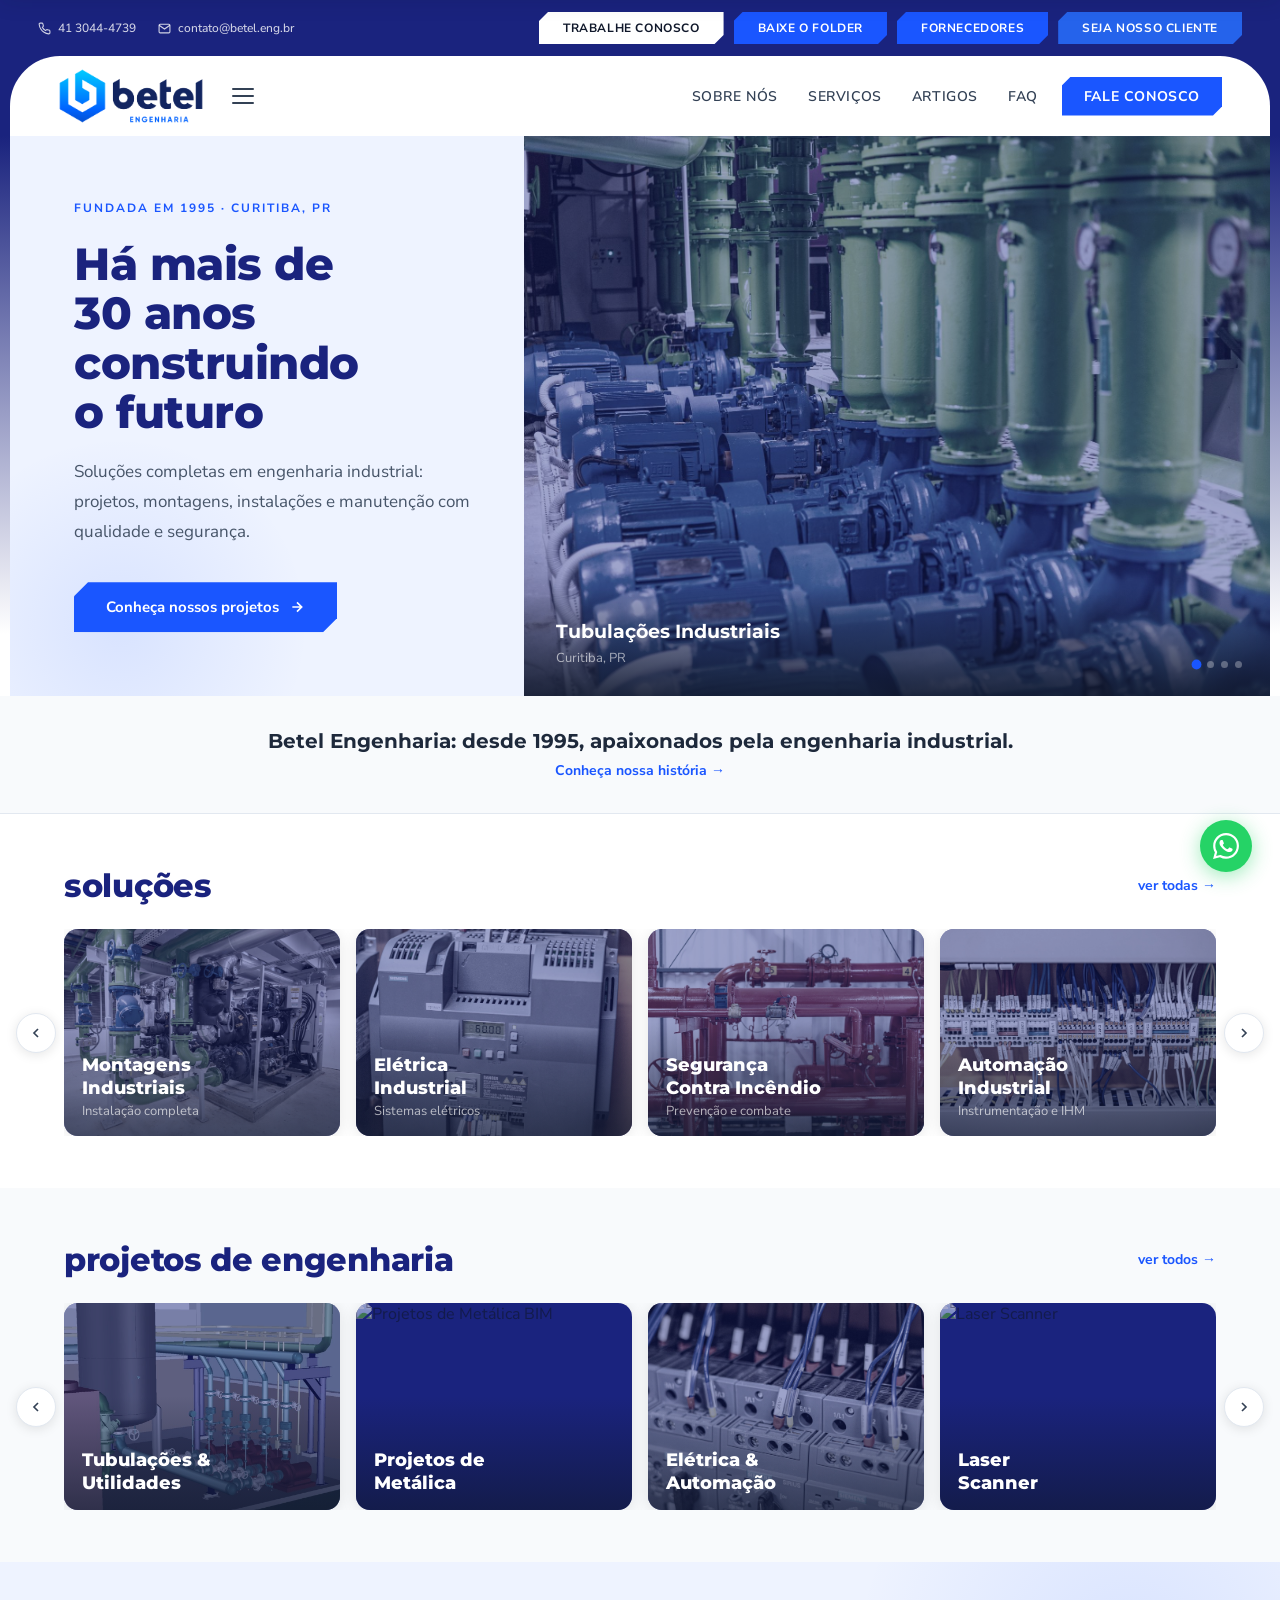
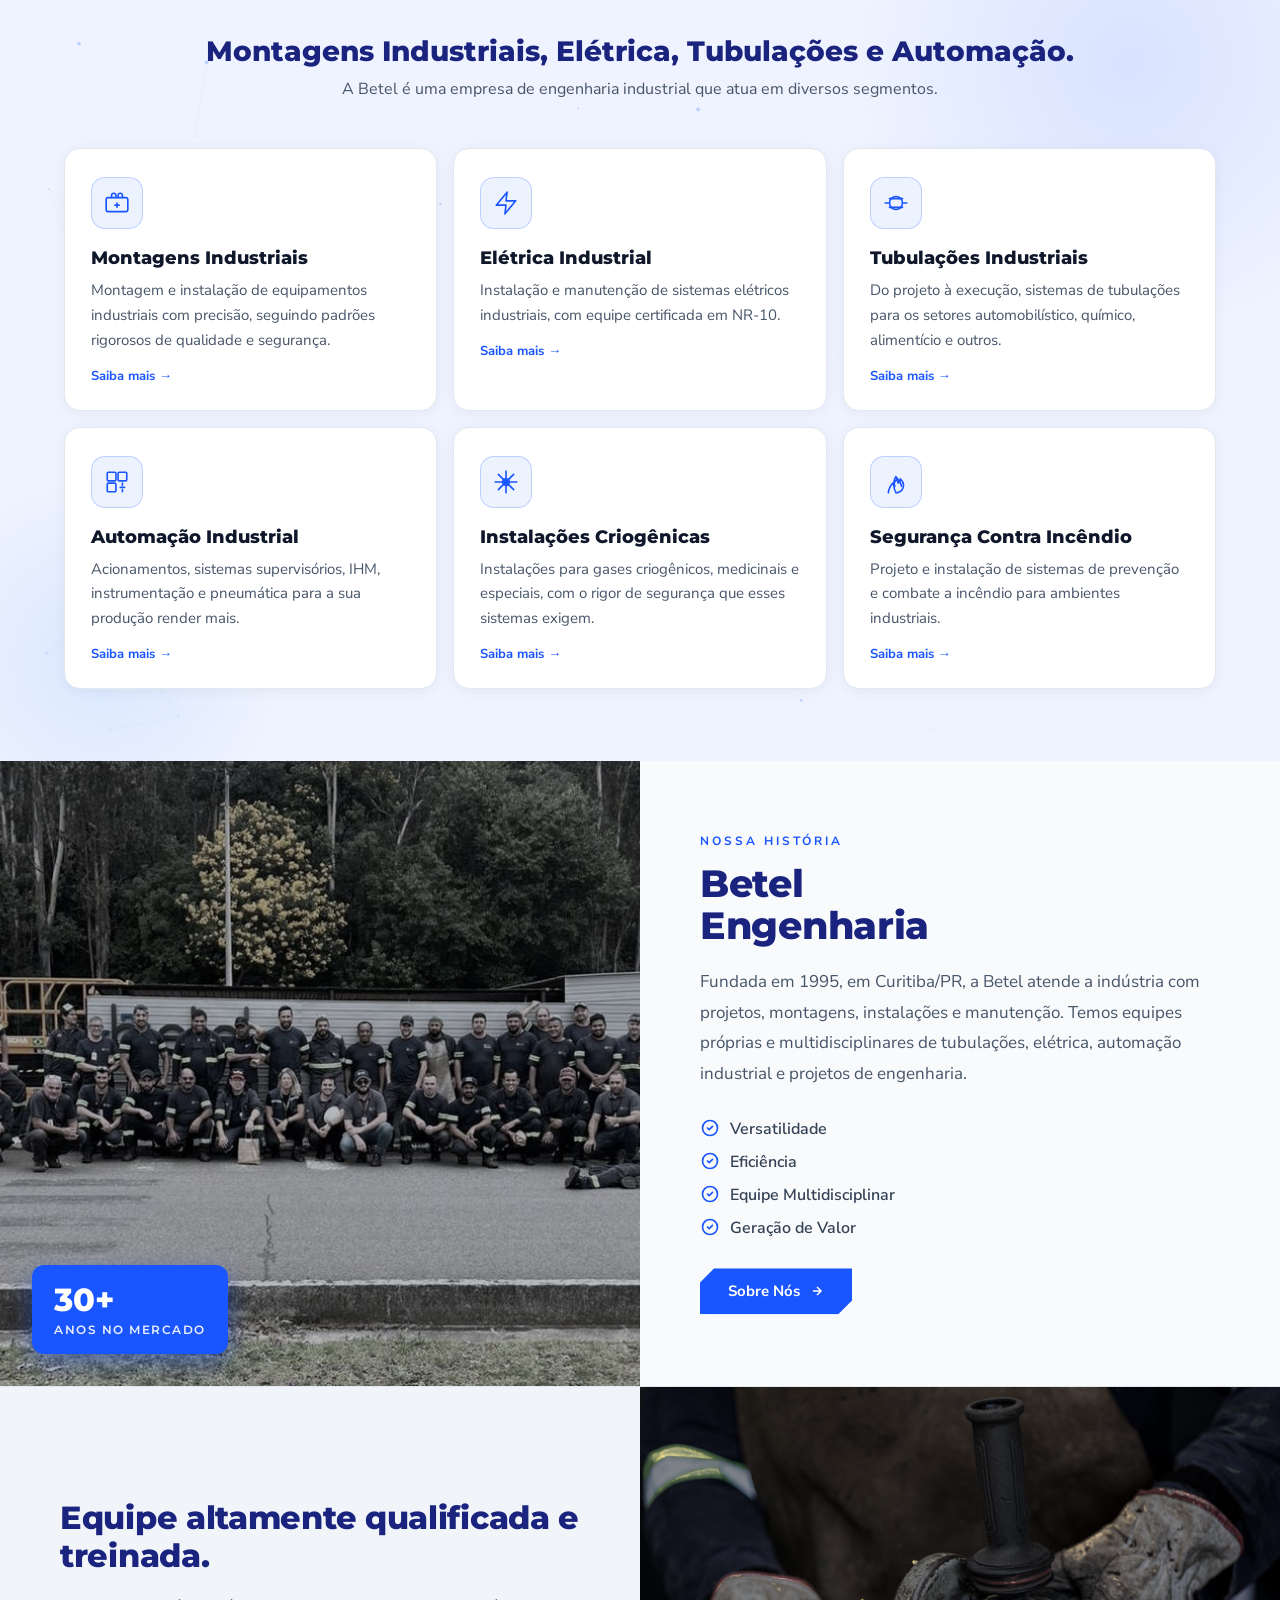
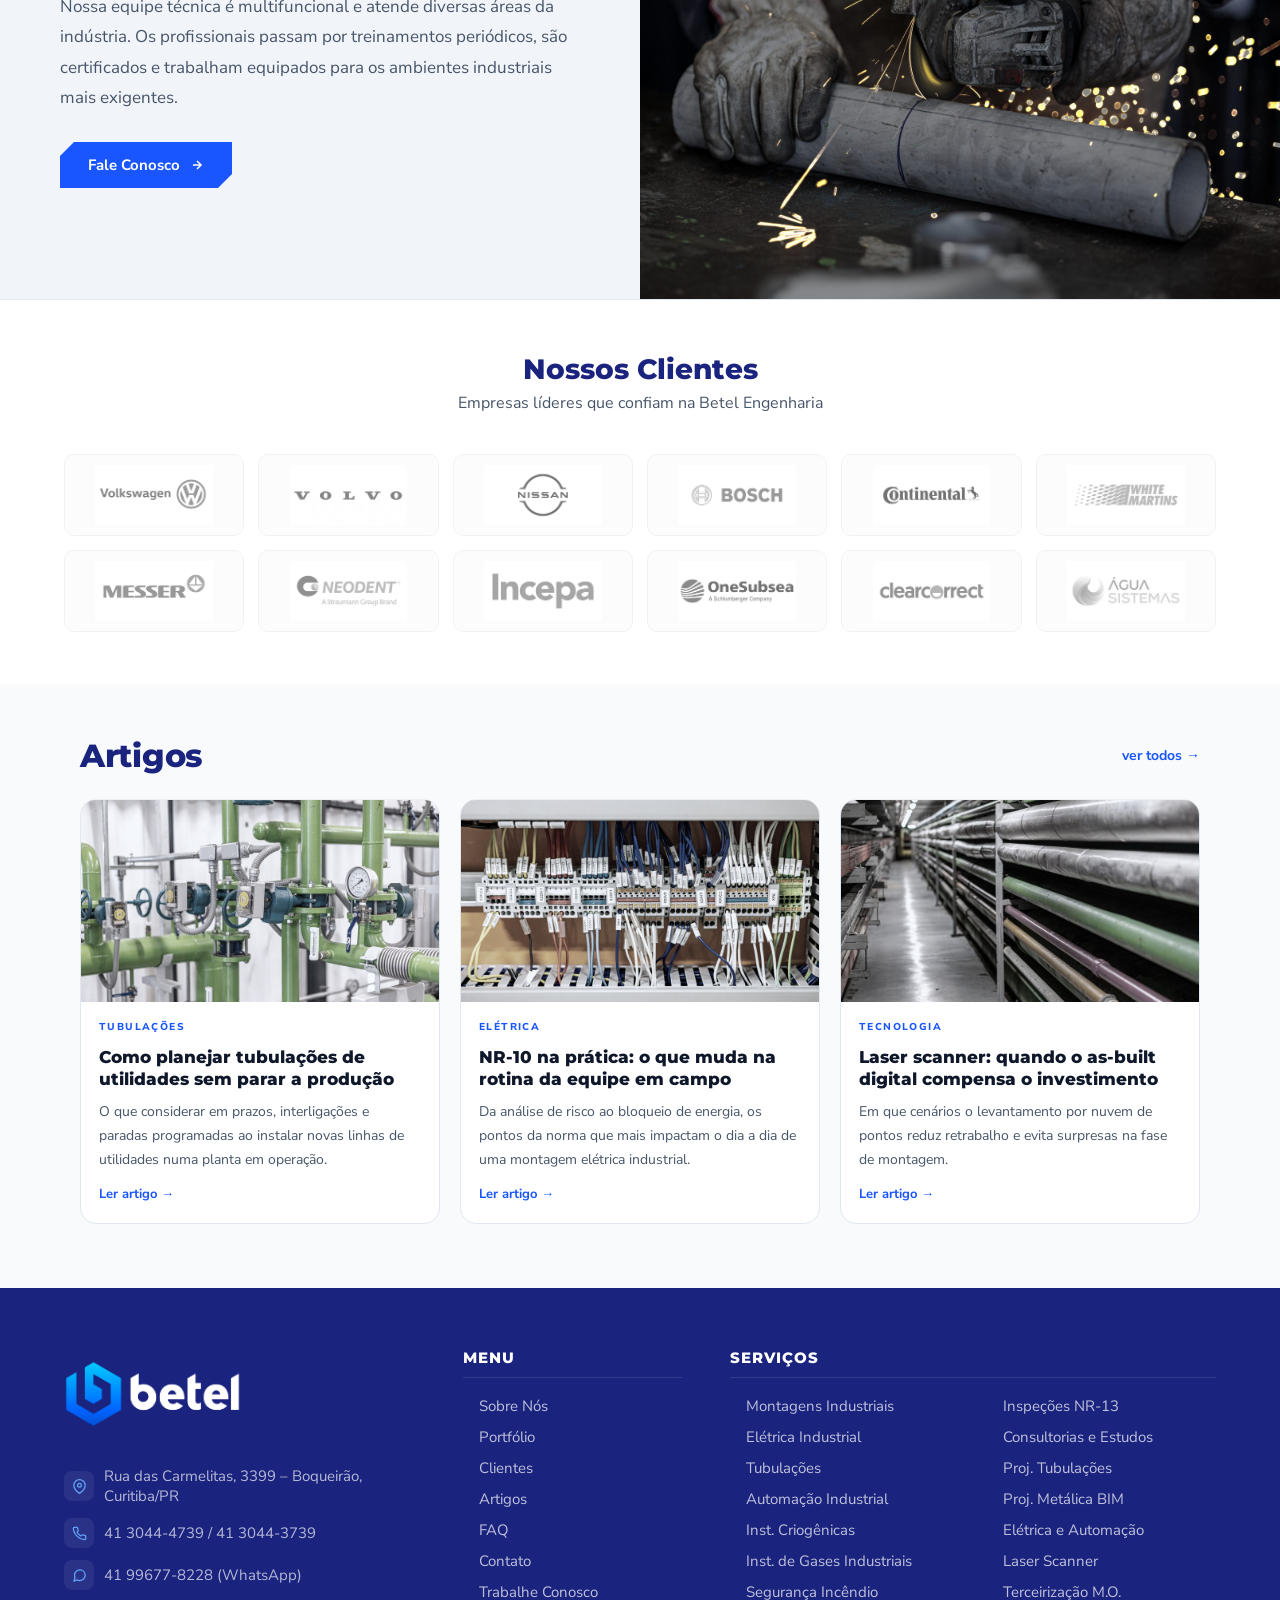
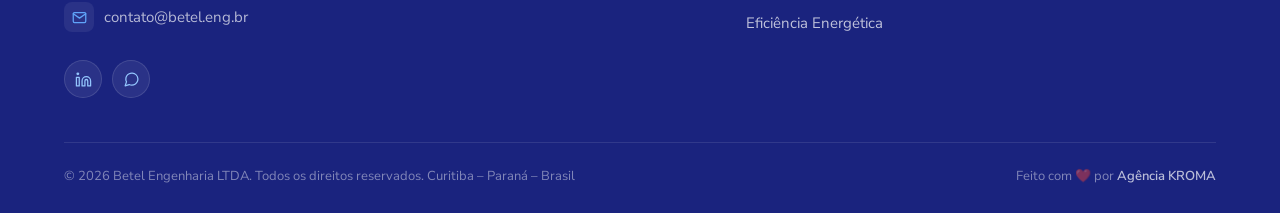
==== commit cd108214: "Ajustes 18/11: botões chanfrados, topo padrão nas páginas internas, ícones, efeito azul nas fotos e " ====
--- a/index.html
+++ b/index.html
@@ -500,6 +500,34 @@
   .to-top:hover{background:var(--blue);}
   .to-top svg{width:20px;height:20px;}
   @media (max-width:768px){.to-top{right:22px;bottom:80px;width:42px;height:42px;}}
+
+  /* Fotos dos cards sobre azul escuro com 40% de transparencia */
+  .card{background:var(--blue-dark)!important;}
+  .card-img{opacity:.6;filter:none!important;}
+  .card:hover .card-img{opacity:.45;filter:none!important;}
+  .card-overlay{background:linear-gradient(to top,rgba(15,23,42,.6) 0%,rgba(15,23,42,0) 55%)!important;}
+
+  /* Hero: fotos sobre azul escuro com 40% de transparencia; legenda sem transparencia */
+  .hero-right{background:var(--blue-dark)!important;}
+  .hero-slide::after{background:rgba(26,35,126,.4)!important;}
+  .slide-caption{z-index:2;}
+
+
+  /* =========================================================
+     AJUSTES 18/11/2026
+     ========================================================= */
+  /* Botoes com cantos chanfrados (sup. esquerdo e inf. direito) */
+  .hero-btn,.sobre-btn,.cf-submit,.btn-chanfro{border-radius:0!important;
+    clip-path:polygon(14px 0,100% 0,100% calc(100% - 14px),calc(100% - 14px) 100%,0 100%,0 14px);}
+  .nav-cta,.topbar-btn,.pf-filter,.mega-actions a{border-radius:0!important;
+    clip-path:polygon(9px 0,100% 0,100% calc(100% - 9px),calc(100% - 9px) 100%,0 100%,0 9px);}
+  .hero-btn:hover,.sobre-btn:hover,.cf-submit:hover{transform:none!important;}
+
+  /* Icone dos topicos igual ao da pagina Solucoes (check em circulo) */
+  .topicos li{padding-left:30px;}
+  .topicos li::before{width:20px!important;height:20px!important;top:0!important;border-radius:0!important;
+    -webkit-mask:url("data:image/svg+xml,%3Csvg xmlns='http://www.w3.org/2000/svg' viewBox='0 0 24 24' fill='none' stroke='black' stroke-width='2' stroke-linecap='round' stroke-linejoin='round'%3E%3Ccircle cx='12' cy='12' r='9'/%3E%3Cpath d='M9 12l2 2 4-4'/%3E%3C/svg%3E") center/contain no-repeat!important;mask:url("data:image/svg+xml,%3Csvg xmlns='http://www.w3.org/2000/svg' viewBox='0 0 24 24' fill='none' stroke='black' stroke-width='2' stroke-linecap='round' stroke-linejoin='round'%3E%3Ccircle cx='12' cy='12' r='9'/%3E%3Cpath d='M9 12l2 2 4-4'/%3E%3C/svg%3E") center/contain no-repeat!important;}
+
 </style>
 </head>
 <body>
@@ -632,11 +660,6 @@
     <div class="hero-eyebrow">Fundada em 1995 · Curitiba, PR</div>
     <h1 class="hero-title">Há mais de<br>30 anos<br>construindo<br>o futuro</h1>
     <p class="hero-body">Soluções completas em engenharia industrial: projetos, montagens, instalações e manutenção com qualidade e segurança.</p>
-    <div class="hero-stats">
-      <div class="stat"><div class="stat-num">30<span>+</span></div><div class="stat-label">Anos de Mercado</div></div>
-      <div class="stat"><div class="stat-num">11</div><div class="stat-label">Especialidades</div></div>
-      <div class="stat"><div class="stat-num">13<span>+</span></div><div class="stat-label">Grandes Clientes</div></div>
-    </div>
     <a href="projetos.html" class="hero-btn">Conheça nossos projetos <svg width="16" height="16" viewBox="0 0 24 24" fill="none" stroke="currentColor" stroke-width="2.5"><path d="M5 12h14M12 5l7 7-7 7"/></svg></a>
   </div>
   <div class="hero-right">
@@ -669,7 +692,7 @@
     <a class="card" href="solucoes.html#incendio"><img loading="lazy" class="card-img" src="img/fotos/sol-incendio.jpg" alt="Segurança Contra Incêndio"><div class="card-overlay"></div><div class="card-info"><h3 class="card-name">Segurança<br>Contra Incêndio</h3><div class="card-sub">Prevenção e combate</div></div><div class="card-plus">+</div></a>
     <a class="card" href="solucoes.html#automacao"><img loading="lazy" class="card-img" src="img/fotos/sol-automacao.jpg" alt="Automação Industrial"><div class="card-overlay"></div><div class="card-info"><h3 class="card-name">Automação<br>Industrial</h3><div class="card-sub">Instrumentação e IHM</div></div><div class="card-plus">+</div></a>
     <a class="card" href="solucoes.html#tubulacoes"><img loading="lazy" class="card-img" src="img/fotos/sol-tubulacoes.jpg" alt="Tubulações Industriais"><div class="card-overlay"></div><div class="card-info"><h3 class="card-name">Tubulações<br>Industriais</h3><div class="card-sub">Utilidades e processo</div></div><div class="card-plus">+</div></a>
-    <a class="card" href="solucoes.html#montagens"><img loading="lazy" class="card-img" src="img/fotos/sol-estruturas.jpg" alt="Estruturas Metálicas"><div class="card-overlay"></div><div class="card-info"><h3 class="card-name">Estruturas<br>Metálicas</h3><div class="card-sub">Piperack e projetos</div></div><div class="card-plus">+</div></a>
+    <a class="card" href="solucoes.html#montagens"><img loading="lazy" class="card-img" src="https://betel.eng.br/wp-content/uploads/2024/04/estruturas-metalicas.jpg" alt="Estruturas Metálicas"><div class="card-overlay"></div><div class="card-info"><h3 class="card-name">Estruturas<br>Metálicas</h3><div class="card-sub">Piperack e projetos</div></div><div class="card-plus">+</div></a>
     <a class="card" href="solucoes.html#criogenicas"><img loading="lazy" class="card-img" src="img/fotos/sol-criogenicas.jpg" alt="Instalações Criogênicas"><div class="card-overlay"></div><div class="card-info"><h3 class="card-name">Instalações<br>Criogênicas</h3><div class="card-sub">Gases criogênicos e especiais</div></div><div class="card-plus">+</div></a>
     <a class="card" href="solucoes.html#criogenicas"><img loading="lazy" class="card-img" src="img/fotos/sol-gases.jpg" alt="Instalação de Gases Industriais"><div class="card-overlay"></div><div class="card-info"><h3 class="card-name">Instalação de<br>Gases Industriais</h3><div class="card-sub">Redes e distribuição</div></div><div class="card-plus">+</div></a>
   </div>
@@ -682,10 +705,10 @@
 <div class="carousel-wrap" style="background:var(--gray-100)">
   <div class="carousel-track" id="t2">
     <a class="card" href="projetos.html#tubulacoes"><img loading="lazy" class="card-img" src="img/fotos/proj-tubulacoes.jpg" alt="Tubulações e Utilidades"><div class="card-overlay"></div><div class="card-info"><h3 class="card-name">Tubulações &amp;<br>Utilidades</h3></div><div class="card-plus">+</div></a>
-    <a class="card" href="projetos.html#metalica-bim"><img loading="lazy" class="card-img" src="img/fotos/proj-bim.jpg" alt="Projetos de Metálica BIM"><div class="card-overlay"></div><div class="card-info"><h3 class="card-name">Projetos de<br>Metálica</h3></div><div class="card-plus">+</div></a>
+    <a class="card" href="projetos.html#metalica-bim"><img loading="lazy" class="card-img" src="https://betel.eng.br/wp-content/uploads/2024/04/projeto-estrutura-metalica-bim.png" alt="Projetos de Metálica BIM"><div class="card-overlay"></div><div class="card-info"><h3 class="card-name">Projetos de<br>Metálica</h3></div><div class="card-plus">+</div></a>
     <a class="card" href="projetos.html#eletrica-automacao"><img loading="lazy" class="card-img" src="img/fotos/proj-eletrica-automacao.jpg" alt="Elétrica e Automação"><div class="card-overlay"></div><div class="card-info"><h3 class="card-name">Elétrica &amp;<br>Automação</h3></div><div class="card-plus">+</div></a>
     <a class="card" href="projetos.html#laser-scanner"><img loading="lazy" class="card-img" src="https://betel.eng.br/wp-content/uploads/2024/04/Laser-Scanner.webp" alt="Laser Scanner"><div class="card-overlay"></div><div class="card-info"><h3 class="card-name">Laser<br>Scanner</h3></div><div class="card-plus">+</div></a>
-    <a class="card" href="projetos.html#consultorias"><img loading="lazy" class="card-img" src="img/fotos/engenheiro.jpg" alt="Consultorias e Estudos"><div class="card-overlay"></div><div class="card-info"><h3 class="card-name">Consultorias<br>e Estudos</h3></div><div class="card-plus">+</div></a>
+    <a class="card" href="projetos.html#consultorias"><img loading="lazy" class="card-img" src="img/fotos/proj-consultorias.jpg" alt="Consultorias e Estudos"><div class="card-overlay"></div><div class="card-info"><h3 class="card-name">Consultorias<br>e Estudos</h3></div><div class="card-plus">+</div></a>
     <a class="card" href="projetos.html#terceirizacao"><img loading="lazy" class="card-img" src="img/fotos/proj-terceirizacao.jpg" alt="Terceirização de Mão de Obra"><div class="card-overlay"></div><div class="card-info"><h3 class="card-name">Terceirização<br>Mão de Obra</h3></div><div class="card-plus">+</div></a>
   </div>
   <button class="carousel-nav carousel-prev" onclick="sc('t2',-1)"><svg width="16" height="16" viewBox="0 0 24 24" fill="none" stroke="currentColor" stroke-width="2.5"><path d="M15 18l-6-6 6-6"/></svg></button>
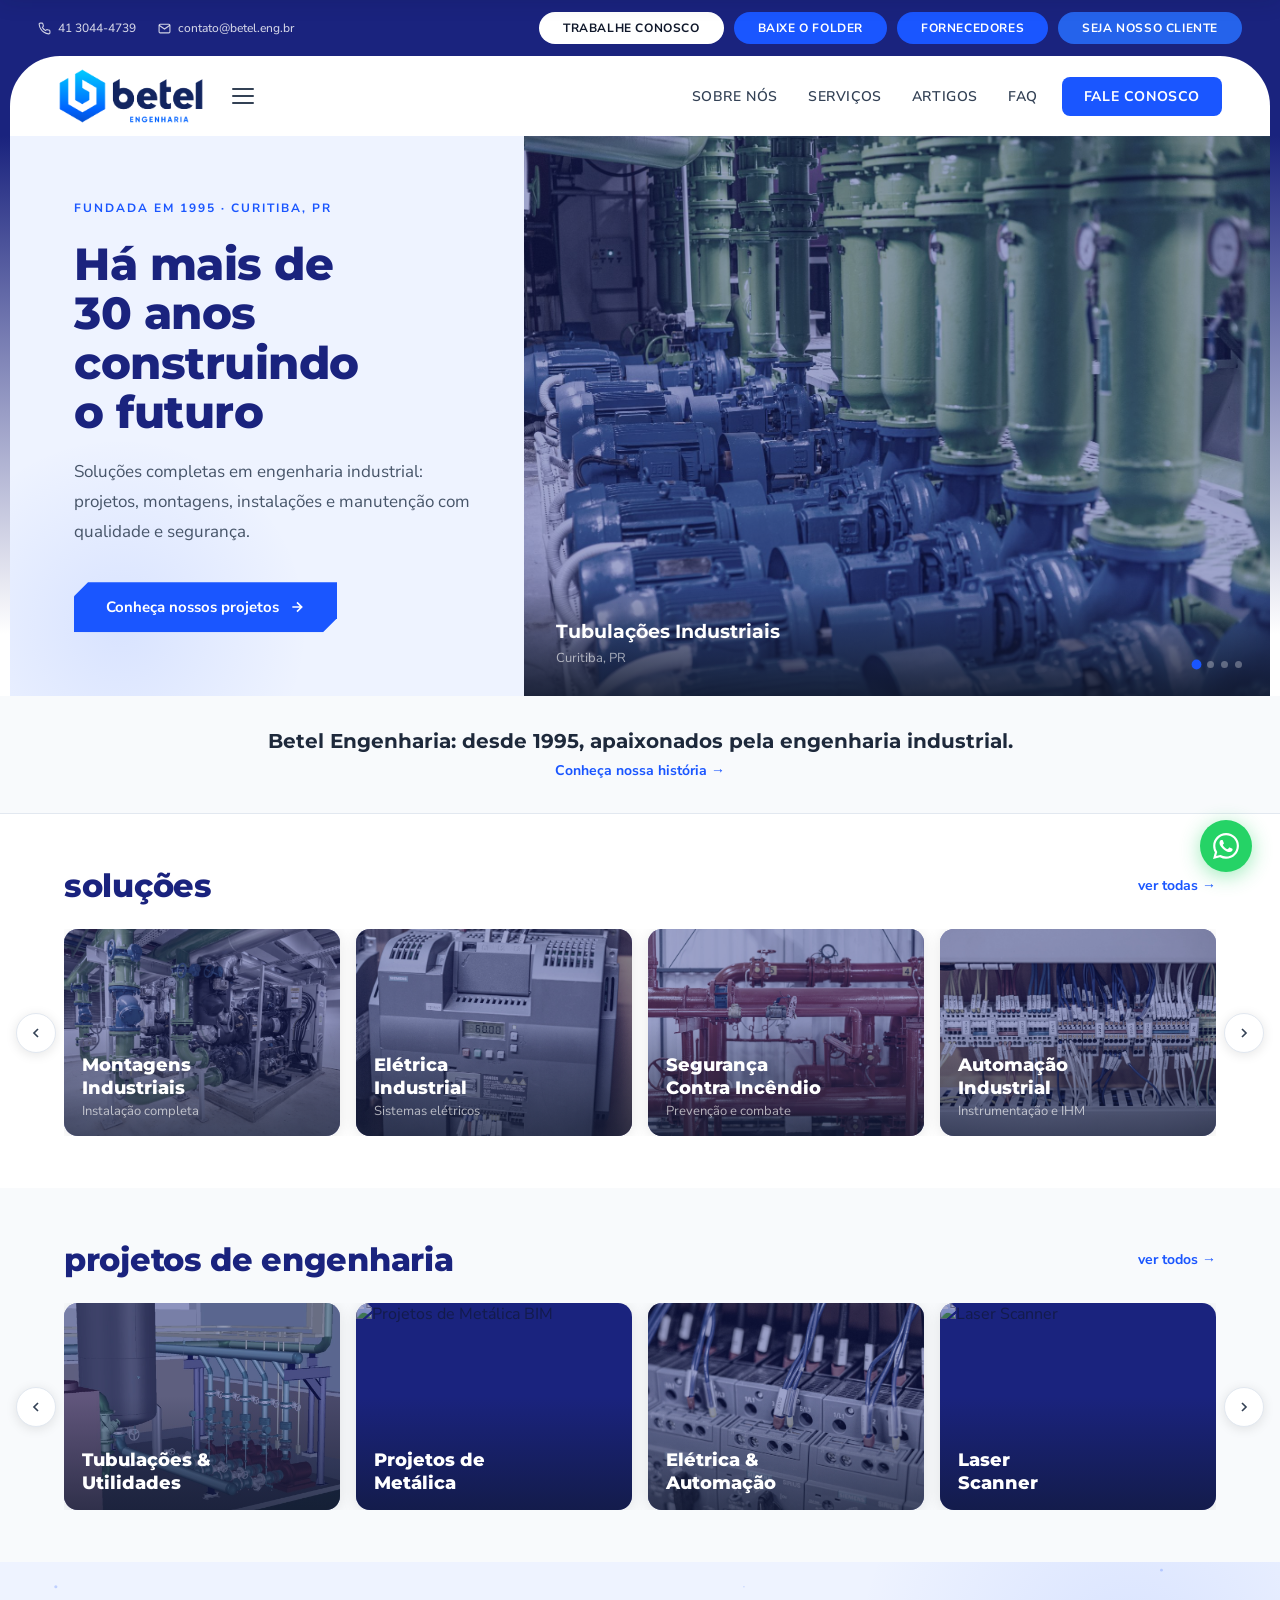
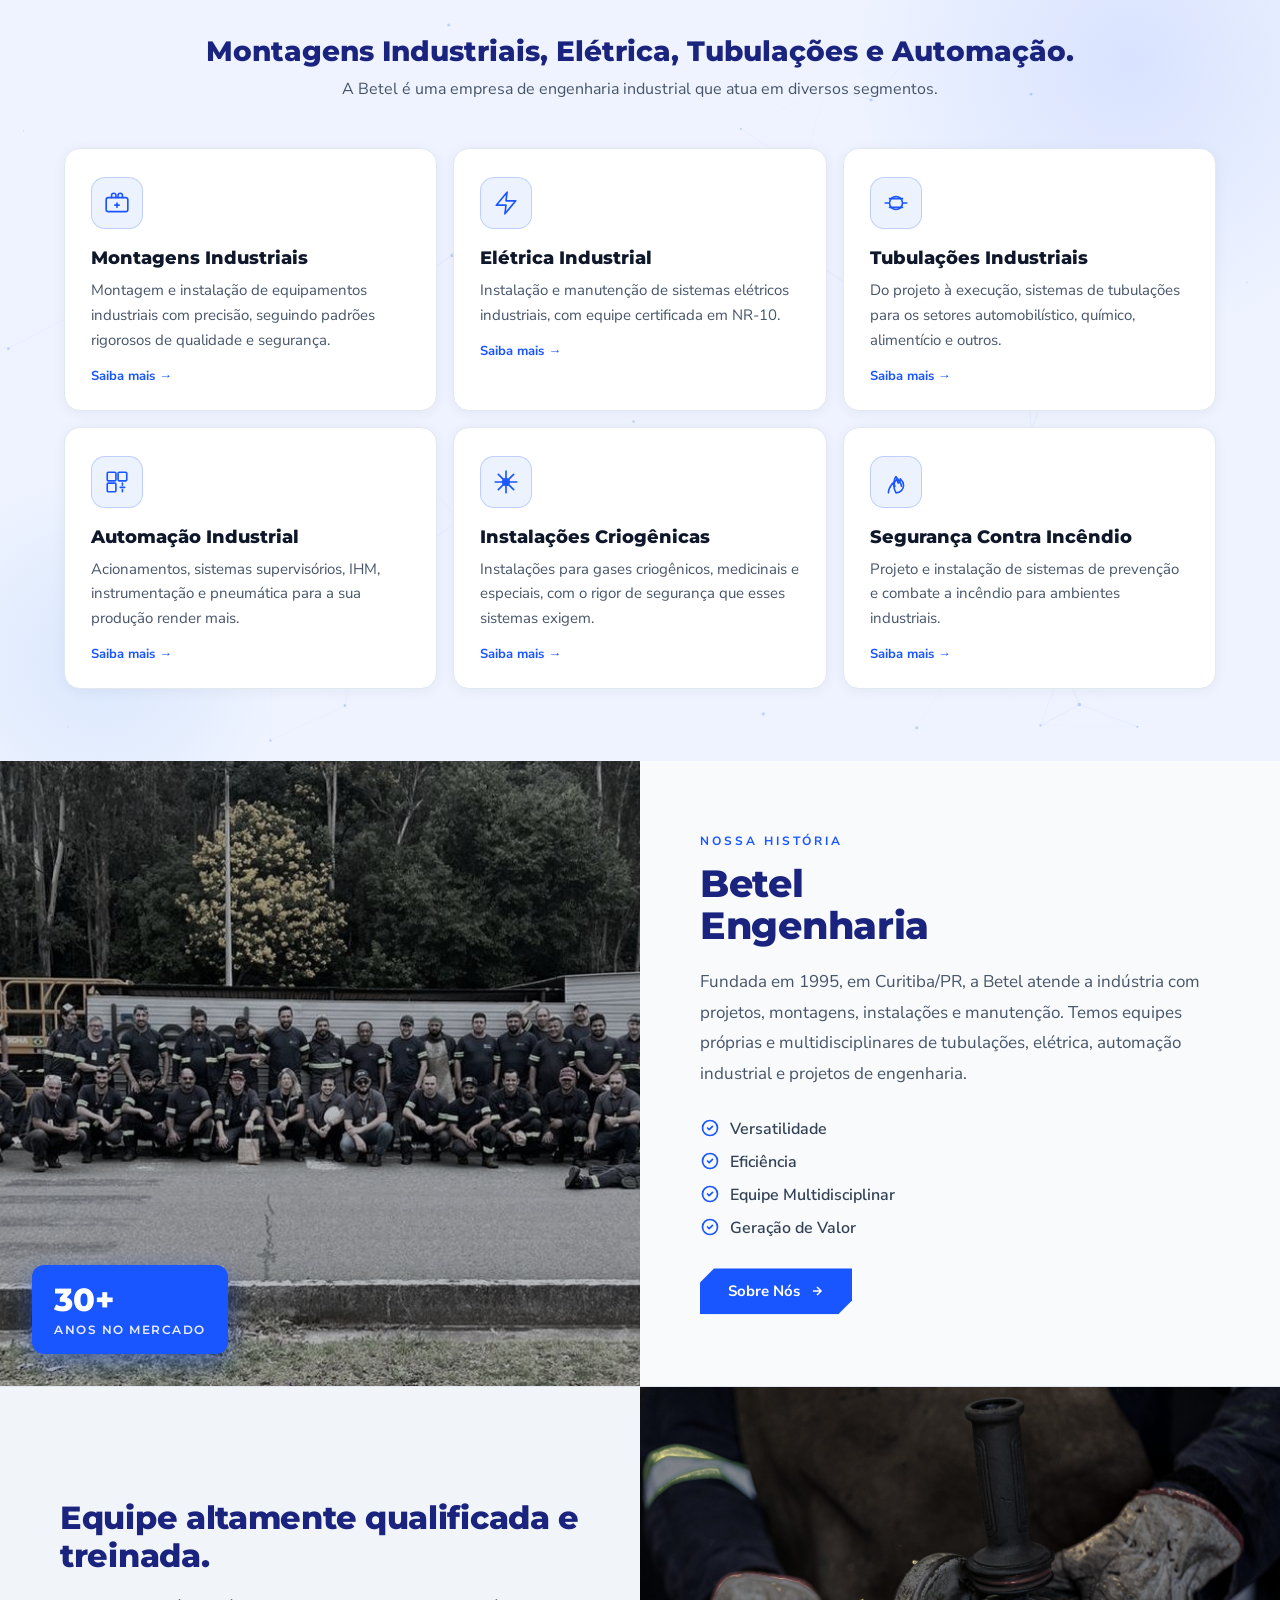
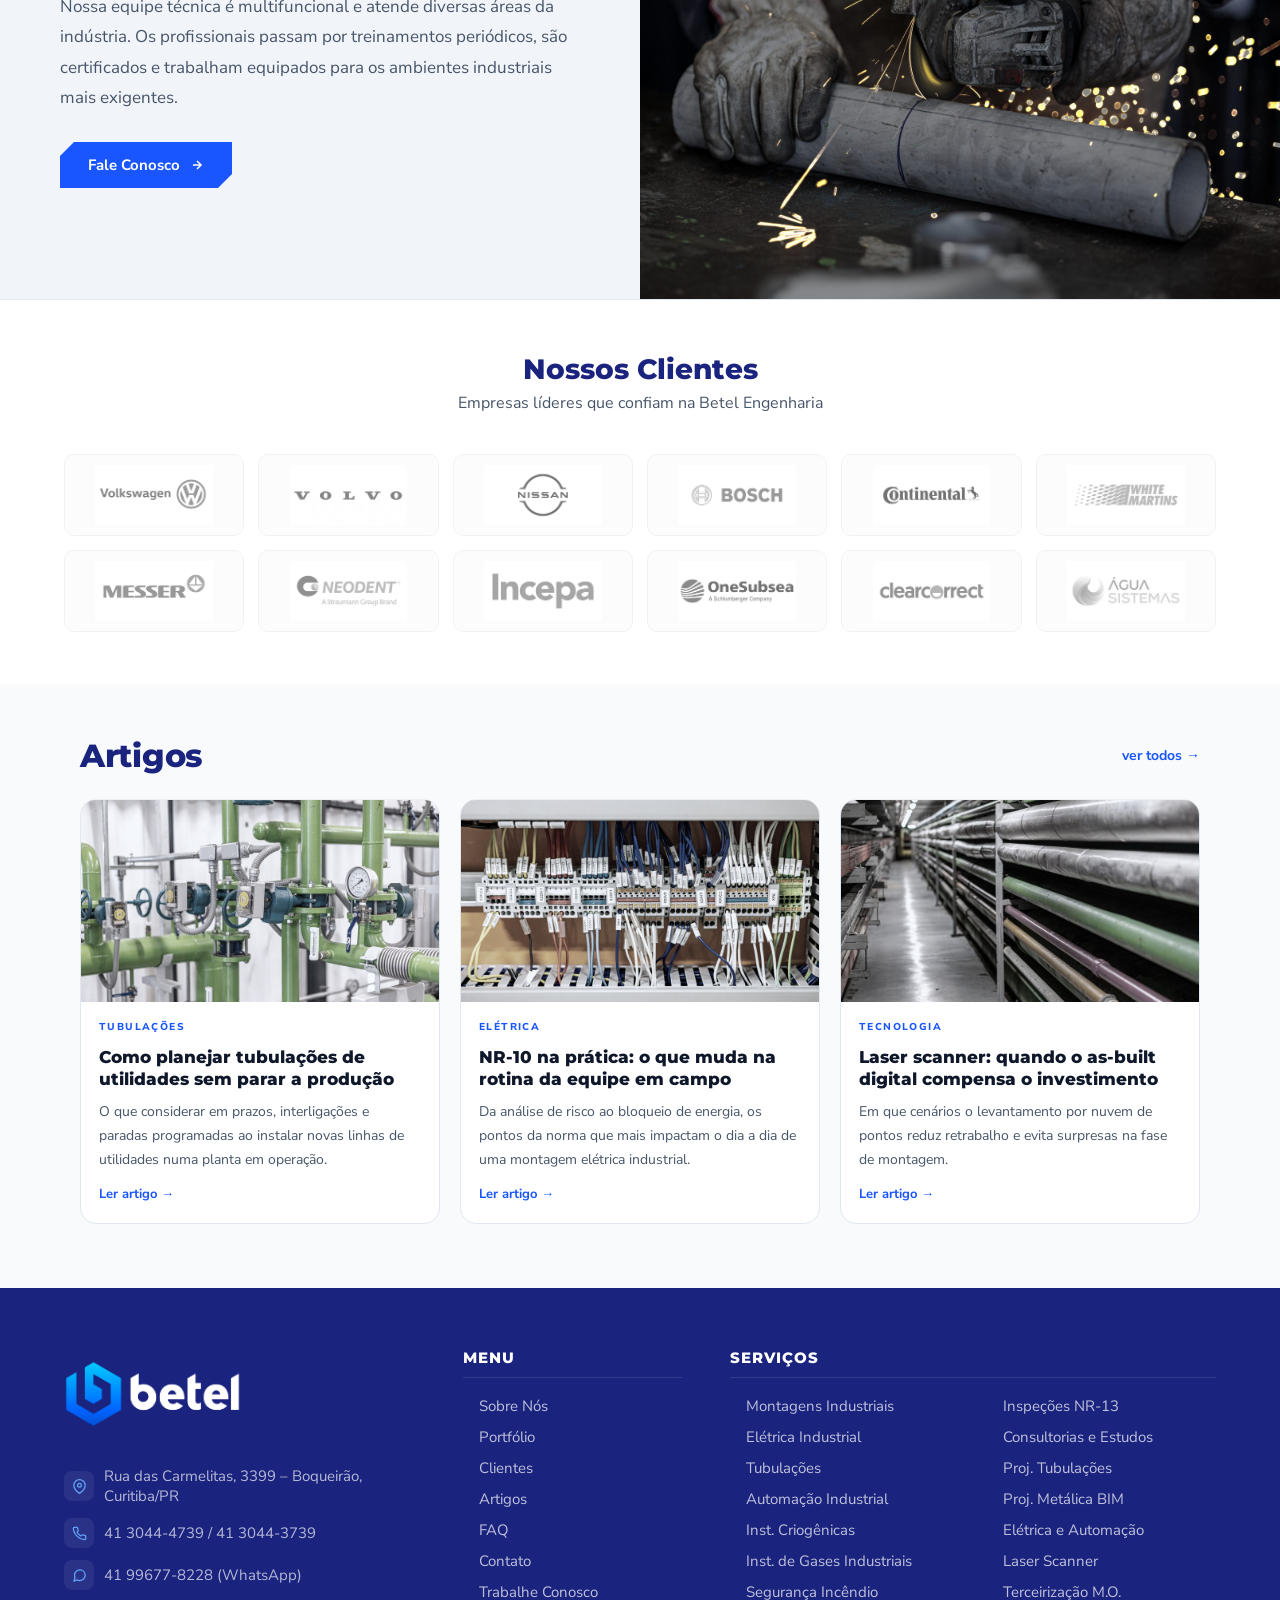
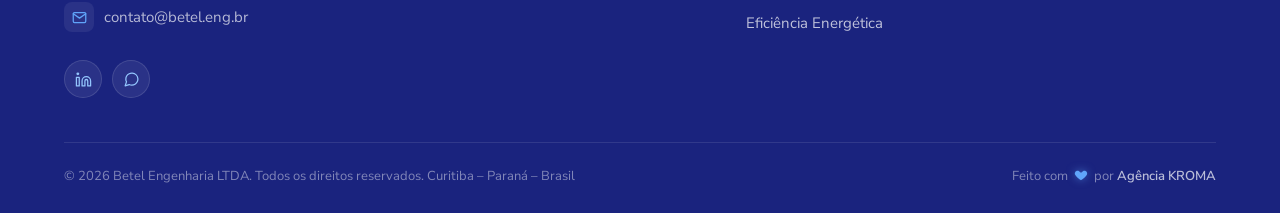
==== commit 982f8cb9: "Topo da Home em todas as páginas, menu sem chanfro, efeito azul no Portfólio e coração pulsando na a" ====
--- a/index.html
+++ b/index.html
@@ -519,7 +519,7 @@
   /* Botoes com cantos chanfrados (sup. esquerdo e inf. direito) */
   .hero-btn,.sobre-btn,.cf-submit,.btn-chanfro{border-radius:0!important;
     clip-path:polygon(14px 0,100% 0,100% calc(100% - 14px),calc(100% - 14px) 100%,0 100%,0 14px);}
-  .nav-cta,.topbar-btn,.pf-filter,.mega-actions a{border-radius:0!important;
+  .pf-filter{border-radius:0!important;
     clip-path:polygon(9px 0,100% 0,100% calc(100% - 9px),calc(100% - 9px) 100%,0 100%,0 9px);}
   .hero-btn:hover,.sobre-btn:hover,.cf-submit:hover{transform:none!important;}
 
@@ -528,6 +528,12 @@
   .topicos li::before{width:20px!important;height:20px!important;top:0!important;border-radius:0!important;
     -webkit-mask:url("data:image/svg+xml,%3Csvg xmlns='http://www.w3.org/2000/svg' viewBox='0 0 24 24' fill='none' stroke='black' stroke-width='2' stroke-linecap='round' stroke-linejoin='round'%3E%3Ccircle cx='12' cy='12' r='9'/%3E%3Cpath d='M9 12l2 2 4-4'/%3E%3C/svg%3E") center/contain no-repeat!important;mask:url("data:image/svg+xml,%3Csvg xmlns='http://www.w3.org/2000/svg' viewBox='0 0 24 24' fill='none' stroke='black' stroke-width='2' stroke-linecap='round' stroke-linejoin='round'%3E%3Ccircle cx='12' cy='12' r='9'/%3E%3Cpath d='M9 12l2 2 4-4'/%3E%3C/svg%3E") center/contain no-repeat!important;}
 
+
+  /* Assinatura KROMA: coracao pulsando no azul claro do tema */
+  .kroma-heart{display:inline-flex;vertical-align:-2px;margin:0 3px;animation:kromaPulse 1.2s ease-in-out infinite;transform-origin:center;}
+  .kroma-heart svg{fill:#60A5FA;filter:drop-shadow(0 0 4px rgba(96,165,250,.55));}
+  @keyframes kromaPulse{0%,100%{transform:scale(1)}15%{transform:scale(1.25)}30%{transform:scale(1)}45%{transform:scale(1.18)}60%{transform:scale(1)}}
+  @media (prefers-reduced-motion:reduce){.kroma-heart{animation:none;}}
 </style>
 </head>
 <body>
@@ -943,7 +949,7 @@
   </div>
   <div class="footer-bottom">
     <span>© 2026 Betel Engenharia LTDA. Todos os direitos reservados. Curitiba – Paraná – Brasil</span>
-    <span>Feito com ❤️ por <a href="https://www.instagram.com/agenciakroma" target="_blank">Agência KROMA</a></span>
+    <span>Feito com <span class="kroma-heart" aria-label="amor"><svg viewBox="0 0 24 24" width="14" height="14"><path d="M12 21s-7.5-4.6-10-9.3C.4 8.4 2.3 4.5 6 4.5c2.2 0 3.6 1.2 4.5 2.6.3.4.7.6 1.5.6s1.2-.2 1.5-.6c.9-1.4 2.3-2.6 4.5-2.6 3.7 0 5.6 3.9 4 7.2C19.5 16.4 12 21 12 21z"/></svg></span> por <a href="https://www.instagram.com/agenciakroma" target="_blank">Agência KROMA</a></span>
   </div>
 </footer>
 
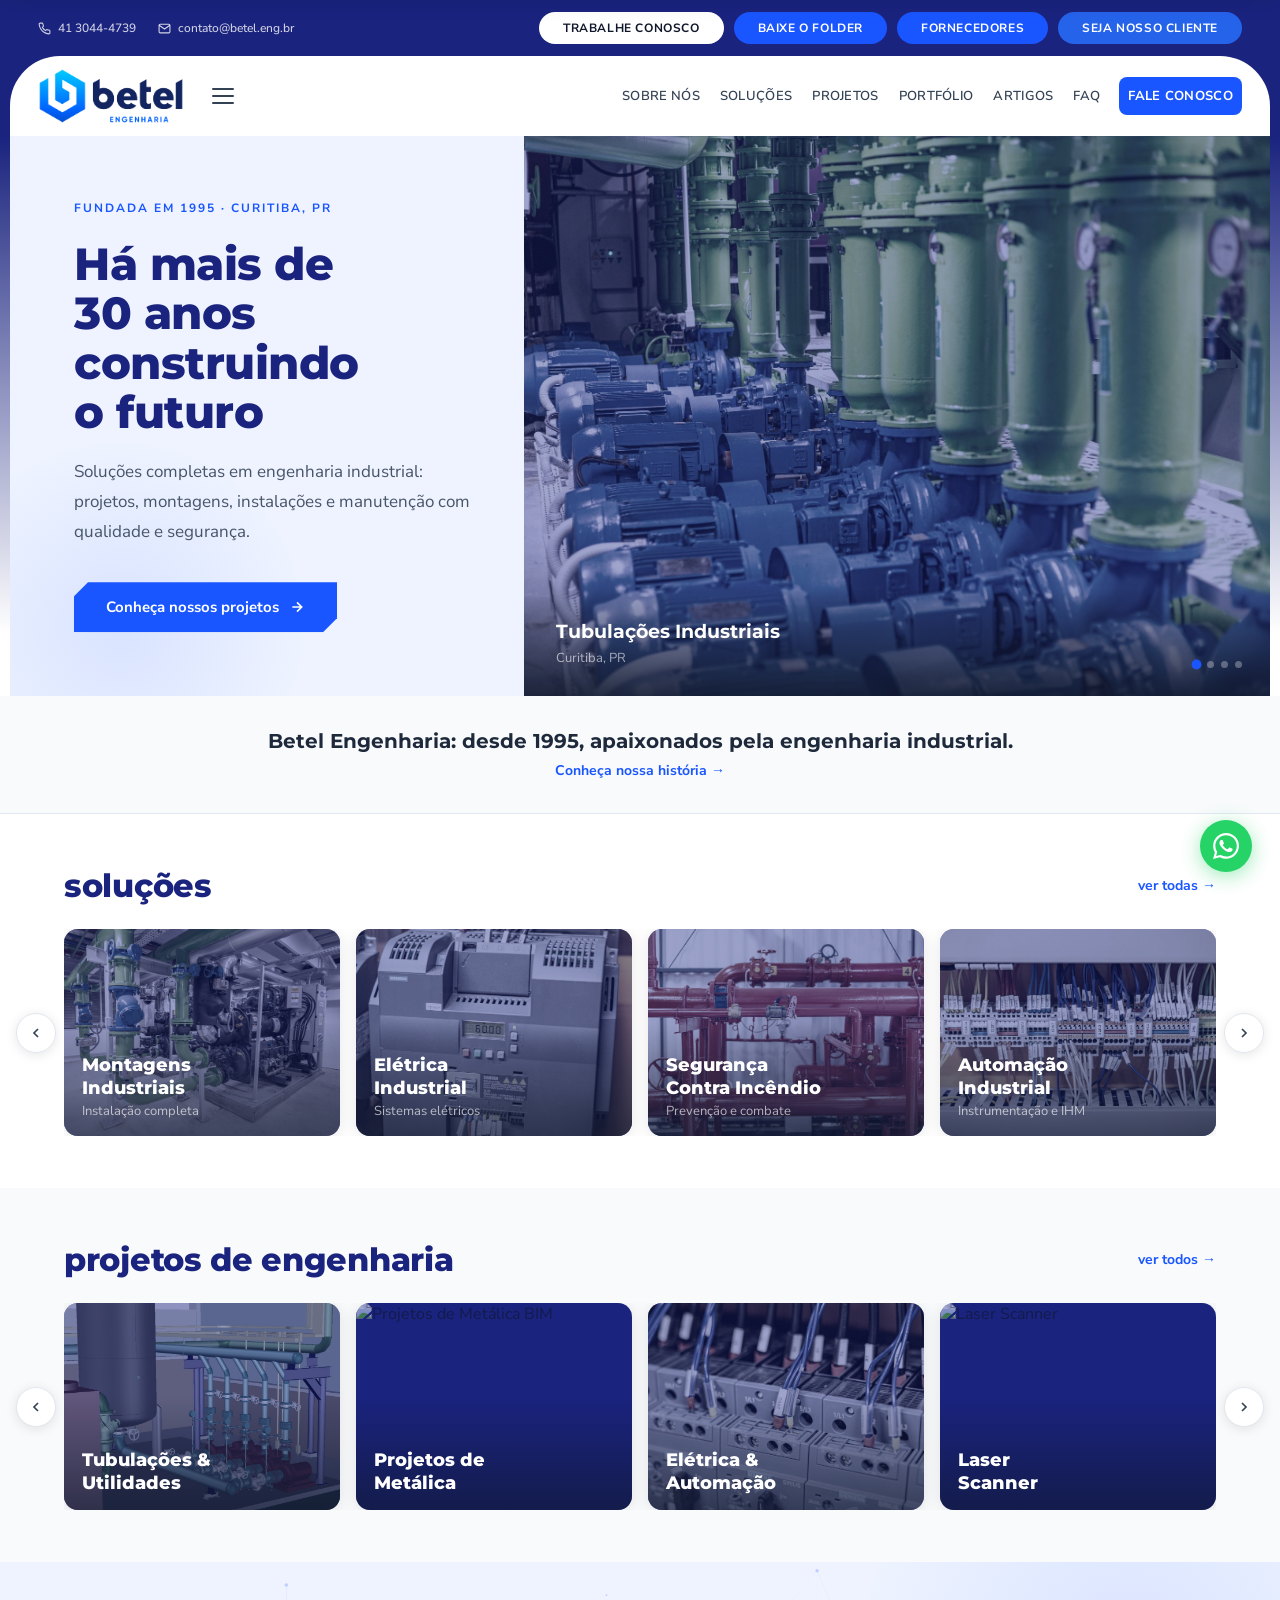
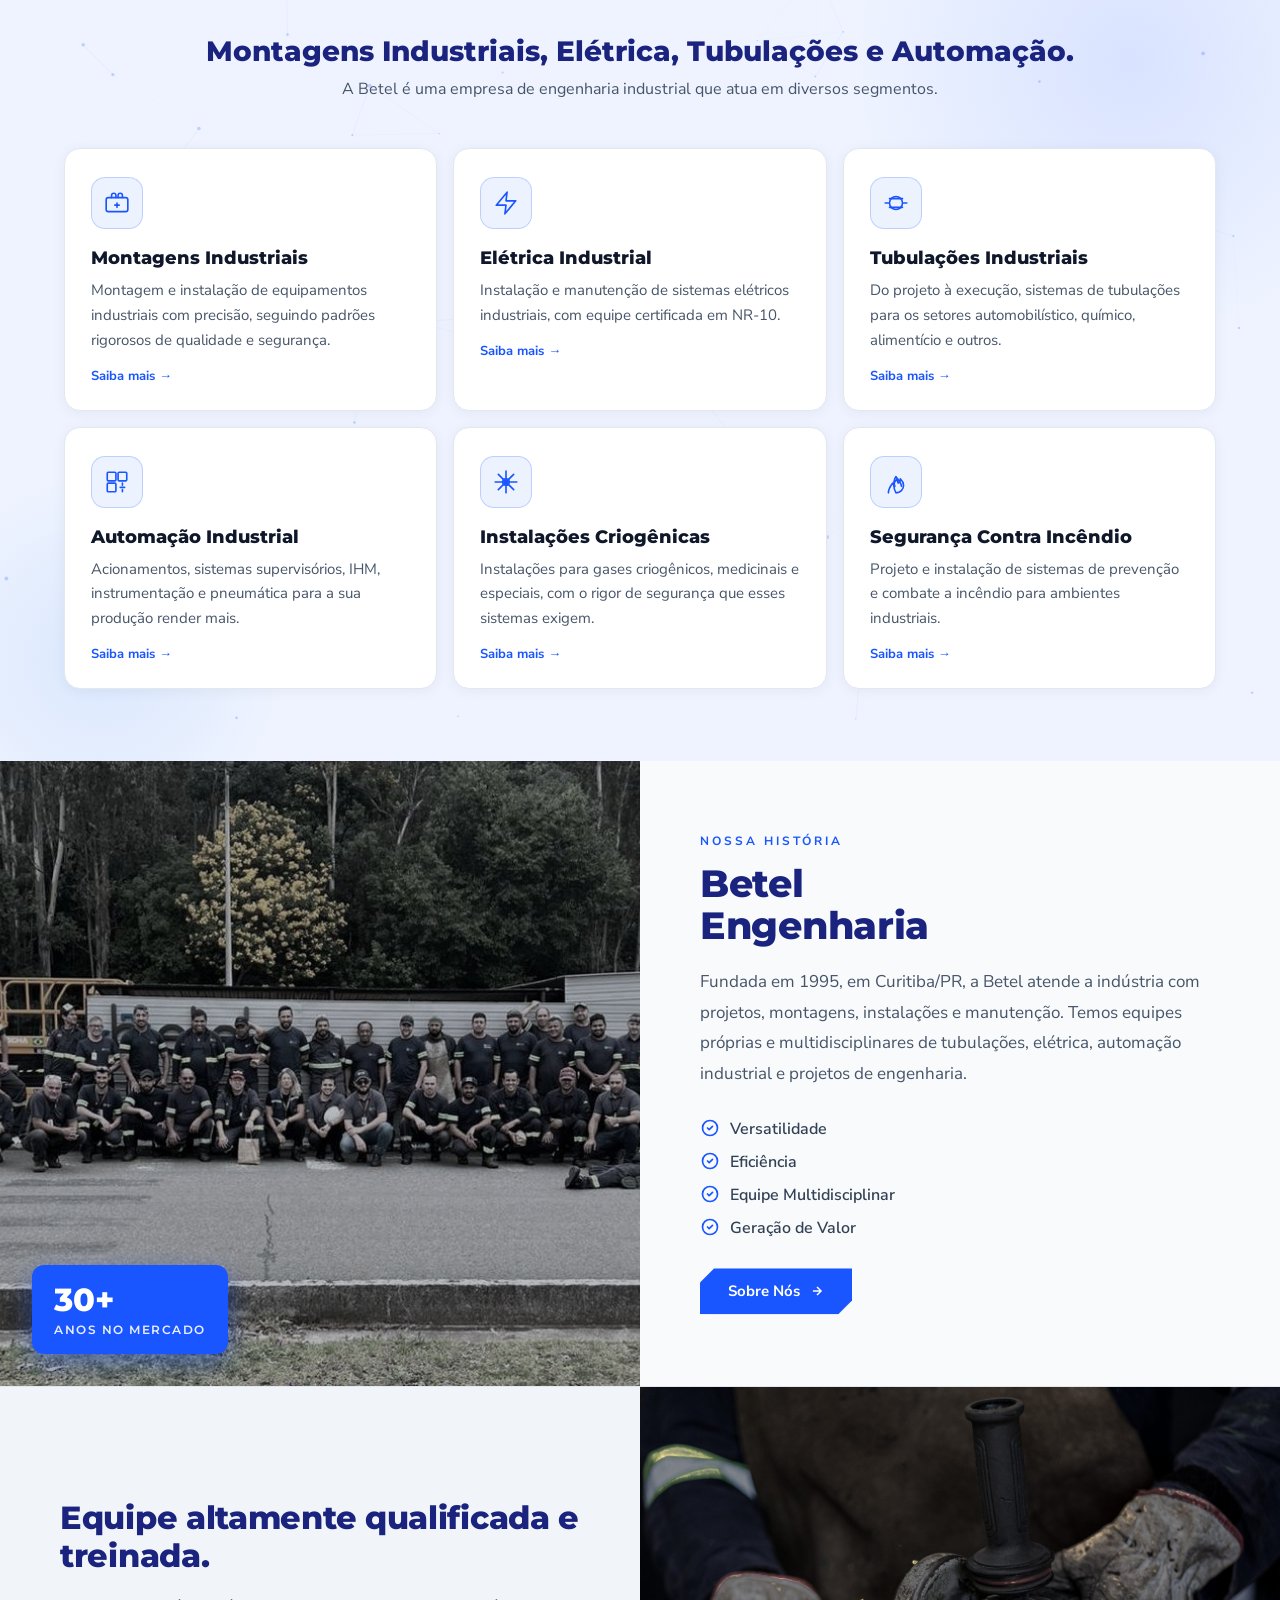
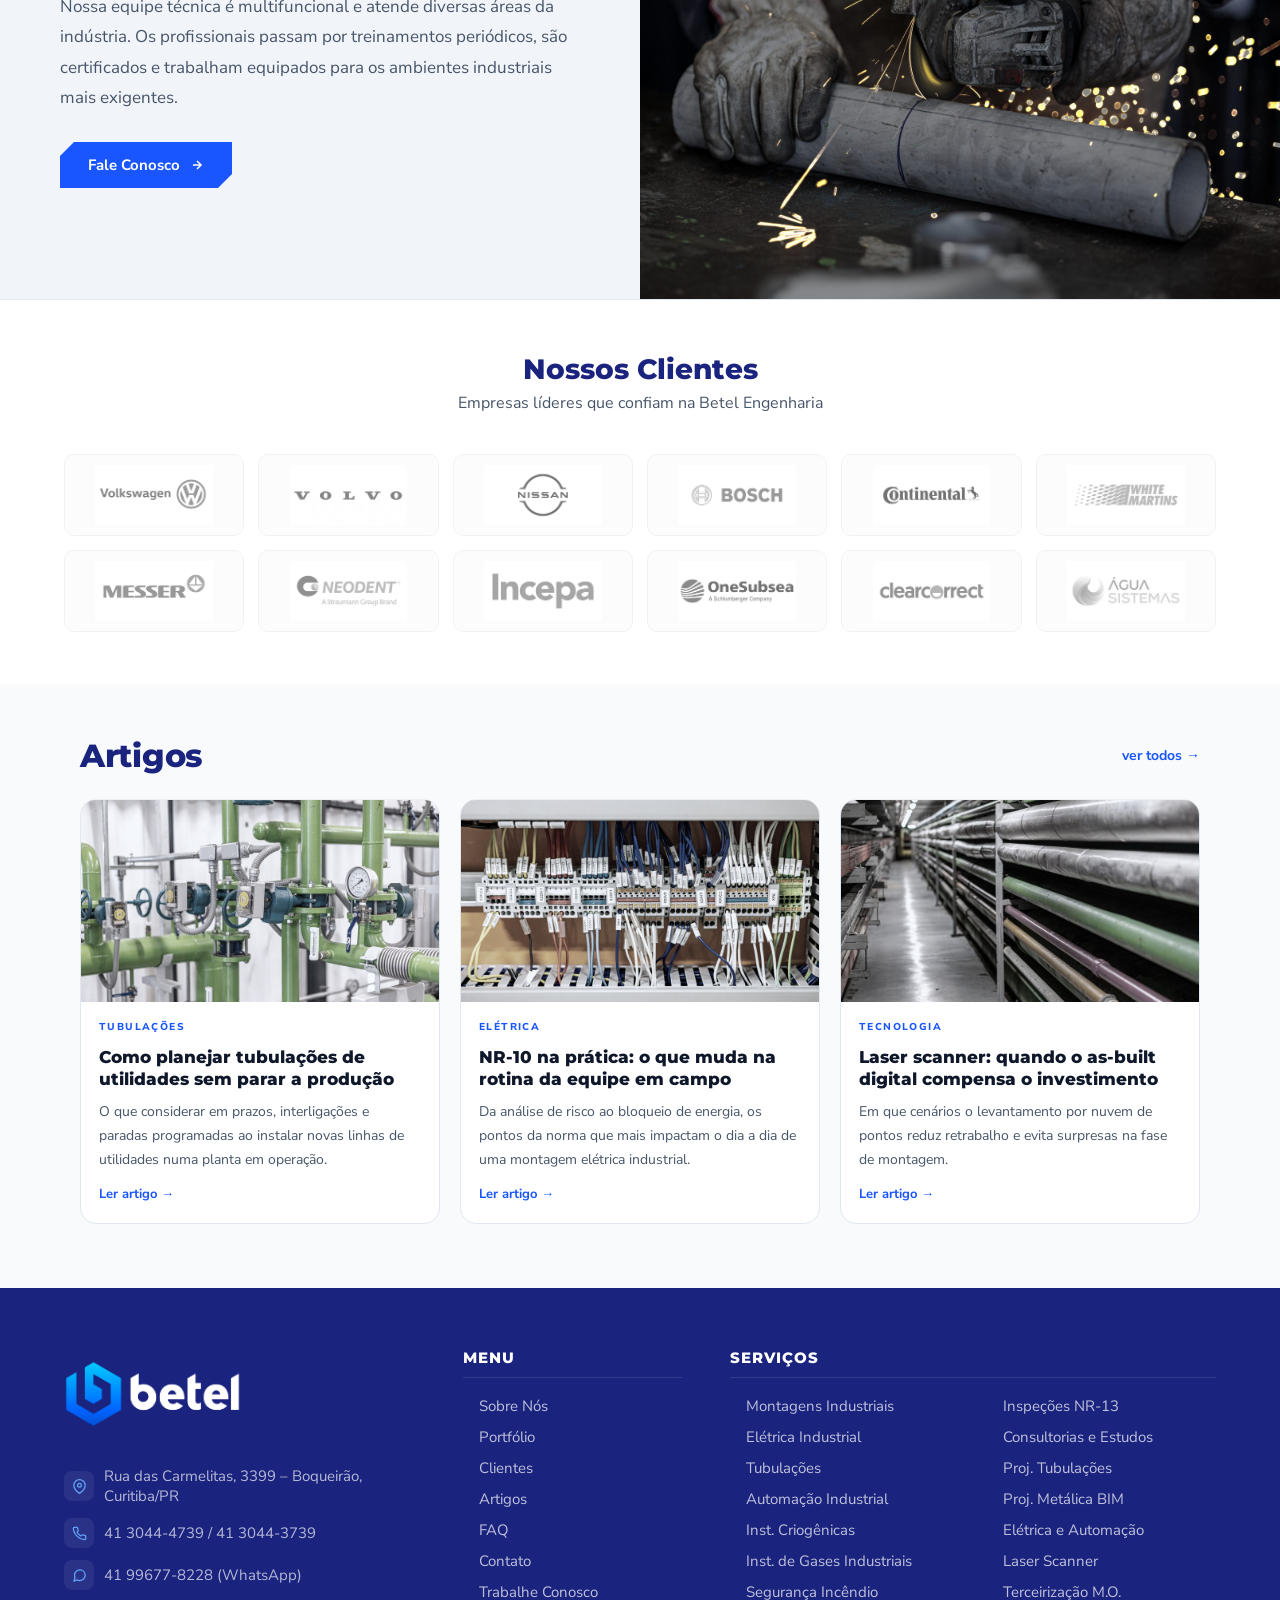
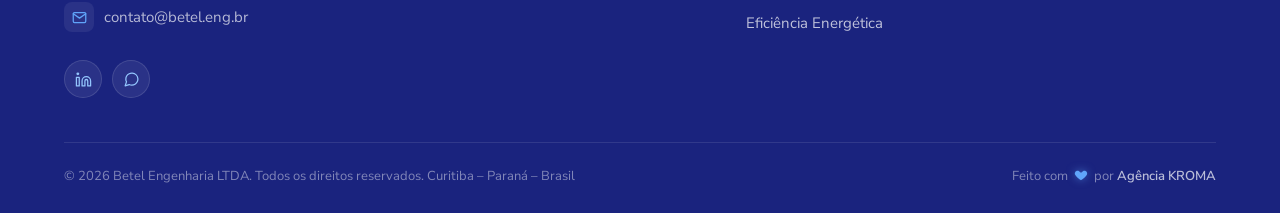
==== commit 6101bb17: "Menu superior com Soluções, Projetos e Portfólio em todas as páginas Co-Authored-By: Claude Opus 5.5" ====
--- a/index.html
+++ b/index.html
@@ -534,6 +534,10 @@
   .kroma-heart svg{fill:#60A5FA;filter:drop-shadow(0 0 4px rgba(96,165,250,.55));}
   @keyframes kromaPulse{0%,100%{transform:scale(1)}15%{transform:scale(1.25)}30%{transform:scale(1)}45%{transform:scale(1.18)}60%{transform:scale(1)}}
   @media (prefers-reduced-motion:reduce){.kroma-heart{animation:none;}}
+
+  /* Menu com 7 itens: nao quebrar linha em telas medias */
+  nav .nav-links a{white-space:nowrap;}
+  @media (min-width:1025px) and (max-width:1280px){nav .nav-links a{padding-left:9px!important;padding-right:9px!important;font-size:13px!important;letter-spacing:.3px!important;} nav{padding:0 28px!important;}}
 </style>
 </head>
 <body>
@@ -568,7 +572,9 @@
     </div>
     <ul class="nav-links">
       <li><a href="sobre-nos.html">Sobre Nós</a></li>
-      <li><a href="solucoes.html">Serviços</a></li>
+      <li><a href="solucoes.html">Soluções</a></li>
+      <li><a href="projetos.html">Projetos</a></li>
+      <li><a href="portfolio.html">Portfólio</a></li>
       <li><a href="artigos.html">Artigos</a></li>
       <li><a href="faq.html">FAQ</a></li>
       <li><a href="contato.html" class="nav-cta">Fale Conosco</a></li>
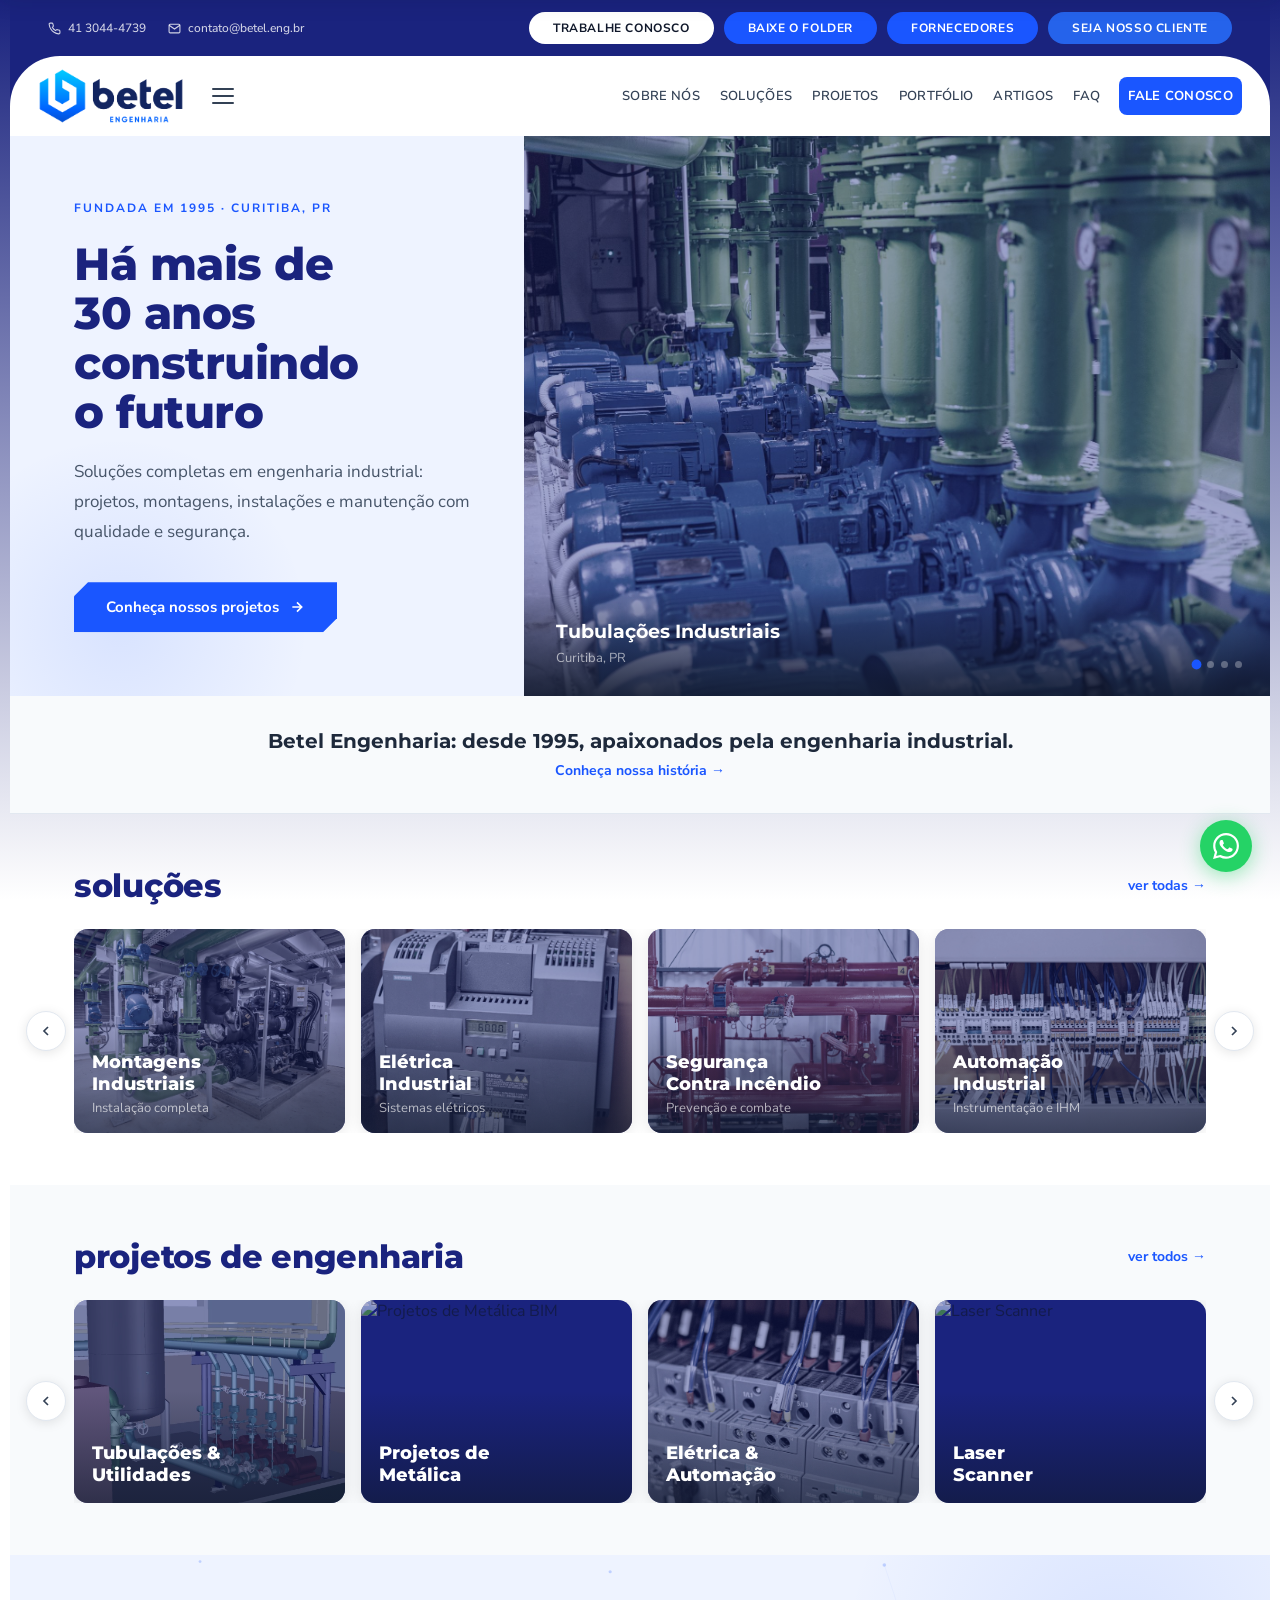
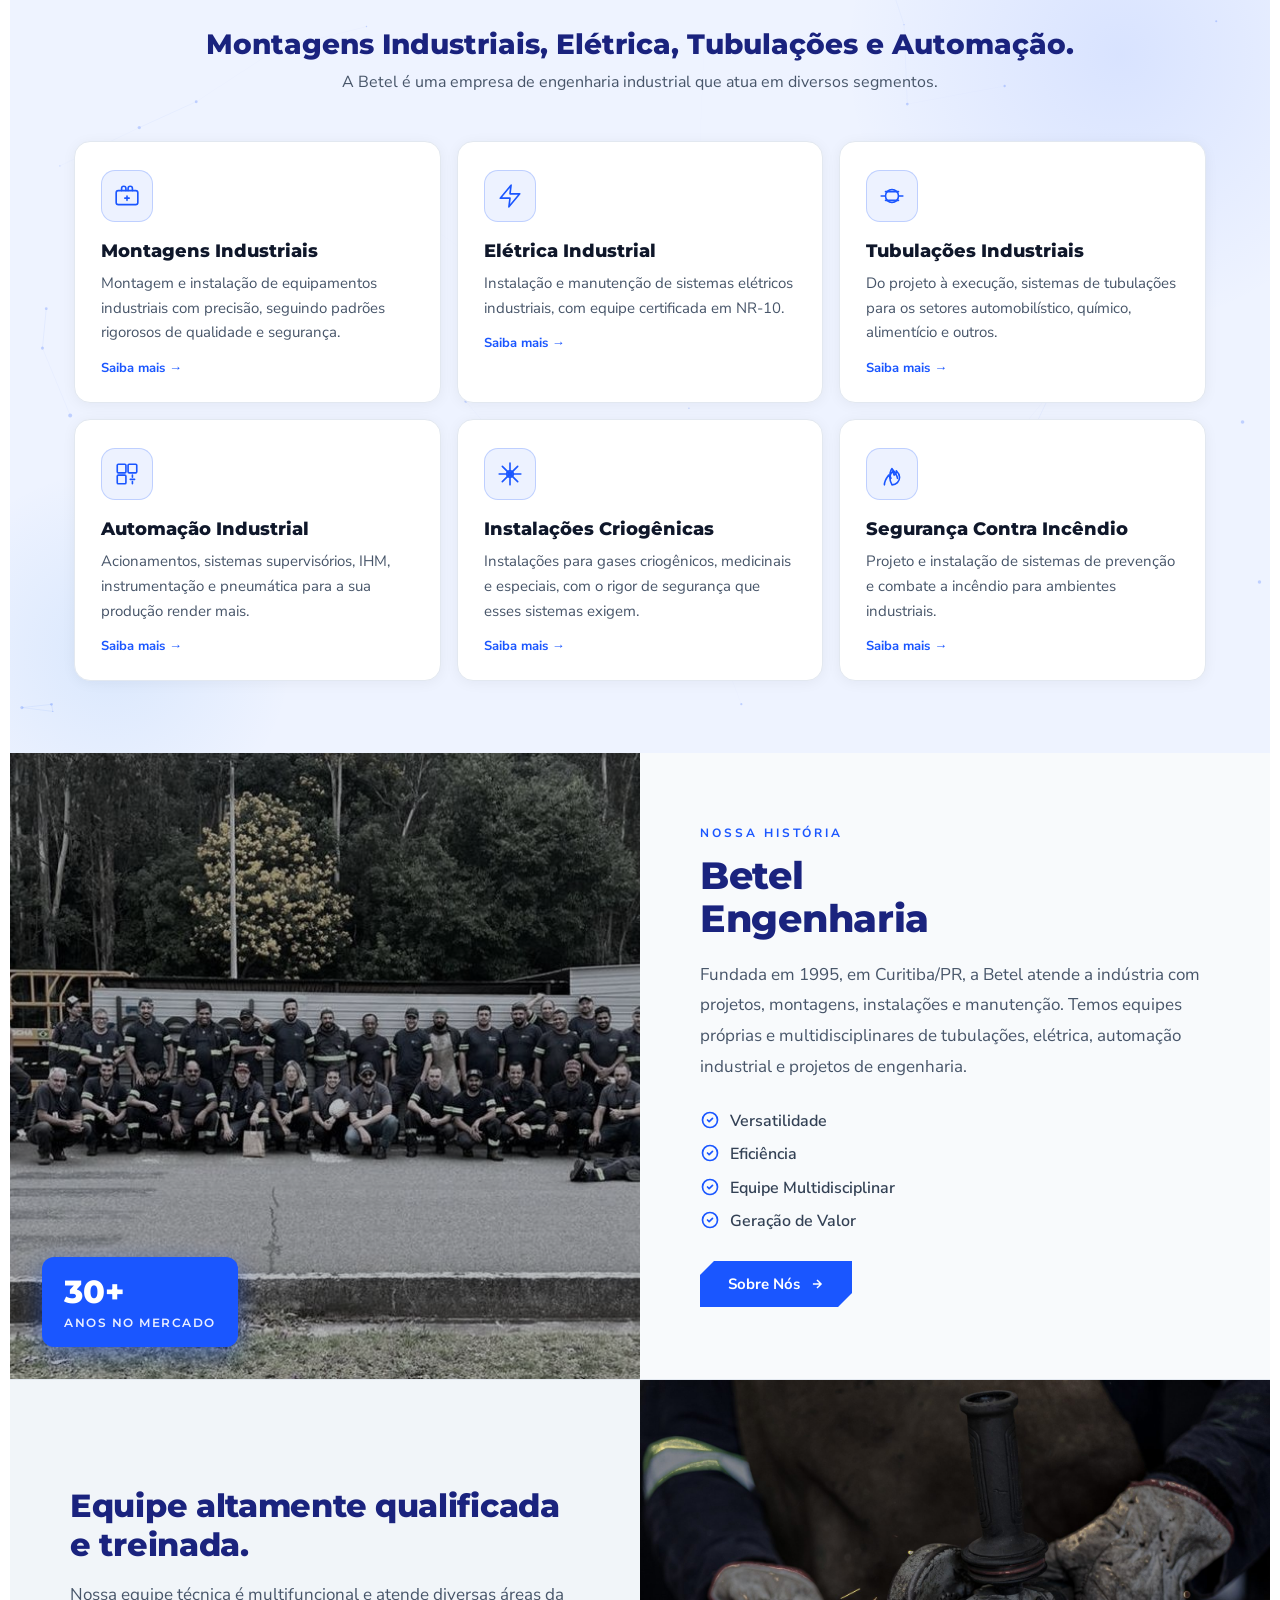
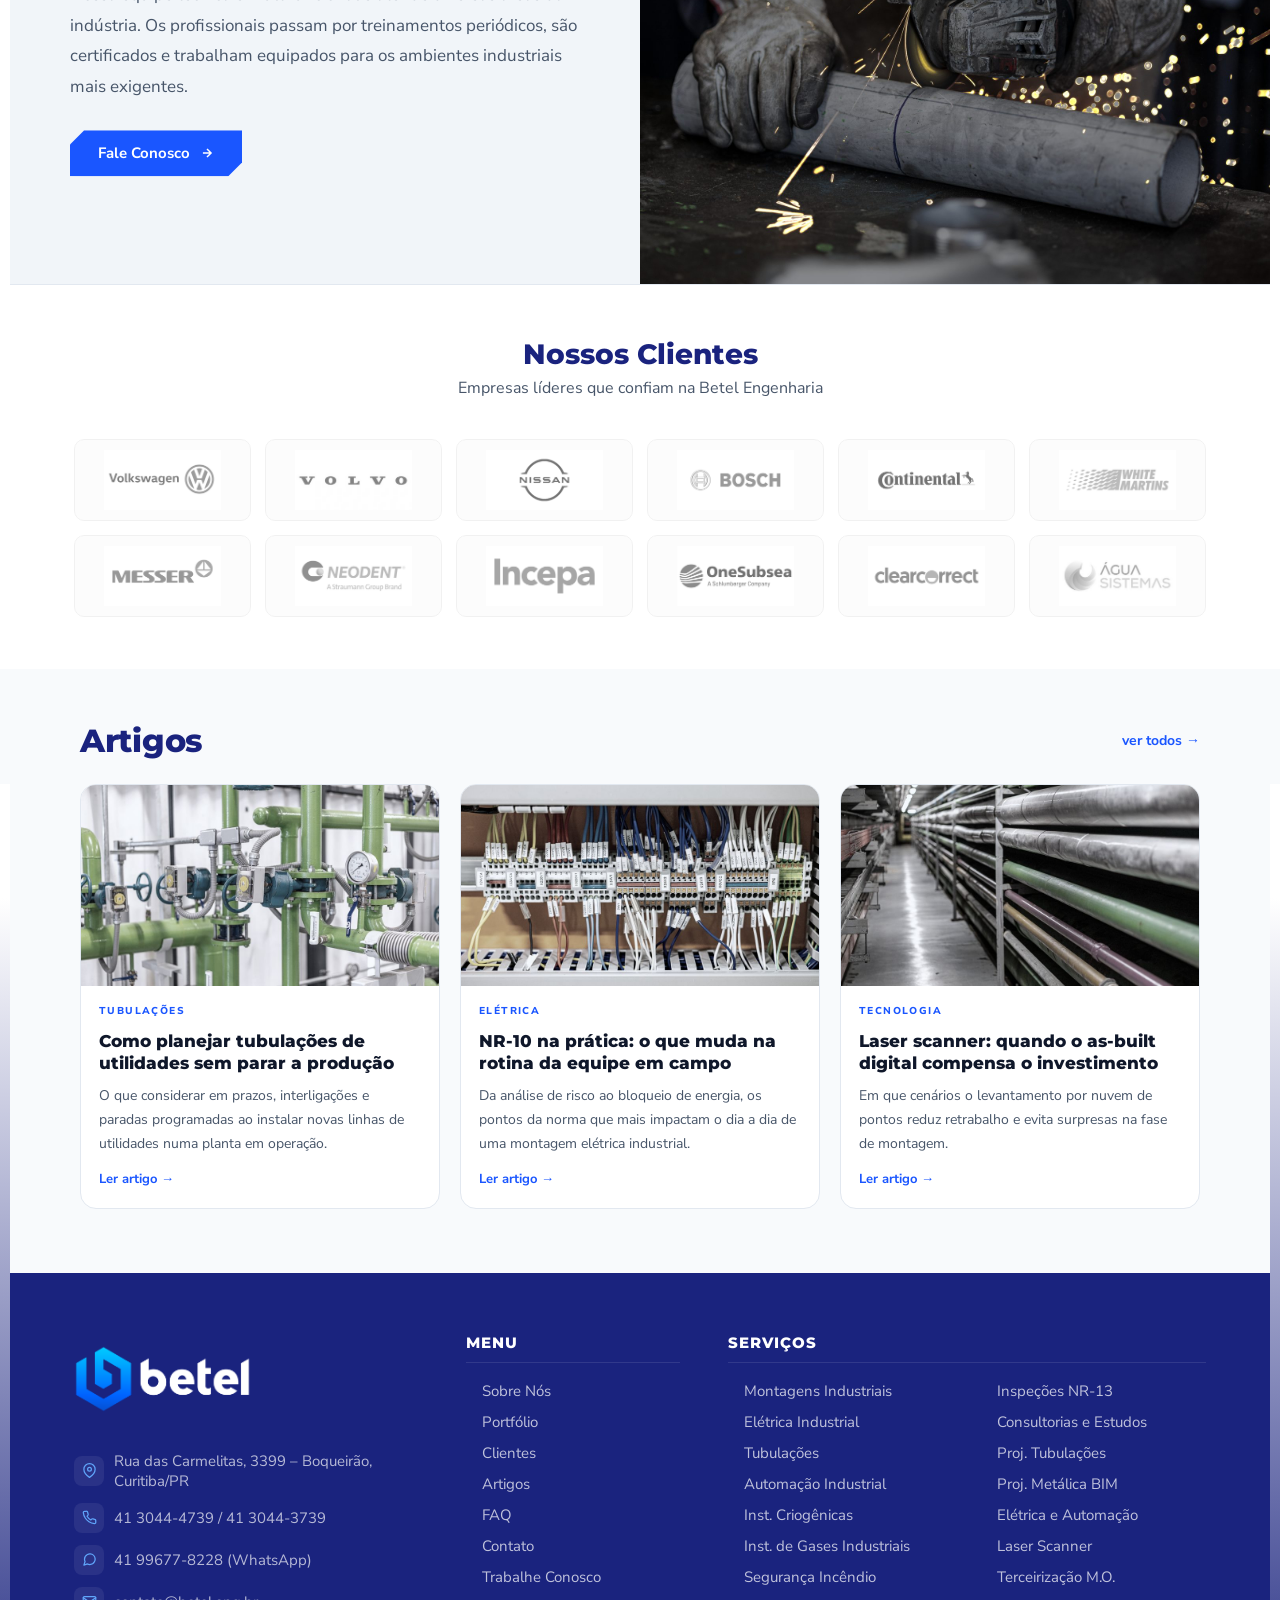
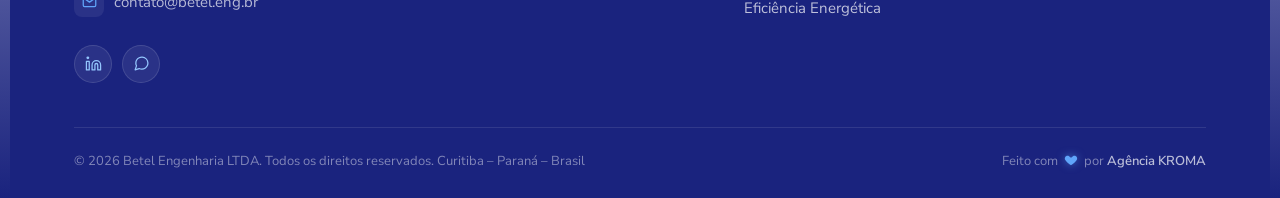
==== commit eb71fbc6: "Site inteiro dentro da moldura com barras laterais em degradê Co-Authored-By: Claude Opus 5.5 <norep" ====
--- a/index.html
+++ b/index.html
@@ -538,6 +538,14 @@
   /* Menu com 7 itens: nao quebrar linha em telas medias */
   nav .nav-links a{white-space:nowrap;}
   @media (min-width:1025px) and (max-width:1280px){nav .nav-links a{padding-left:9px!important;padding-right:9px!important;font-size:13px!important;letter-spacing:.3px!important;} nav{padding:0 28px!important;}}
+
+  /* Moldura do site: todo o conteudo dentro das barras laterais em degrade (desktop) */
+  @media (min-width:1025px){
+    .site-frame{padding:0 10px;background:linear-gradient(180deg,#1A237E 0,#FFFFFF 900px,#FFFFFF calc(100% - 900px),#1A237E 100%);}
+    .header-wrap nav{margin:0!important;}
+    .hero-frame{padding:0!important;background:none!important;}
+    .video-hero{left:10px!important;right:10px!important;width:auto!important;}
+  }
 </style>
 </head>
 <body>
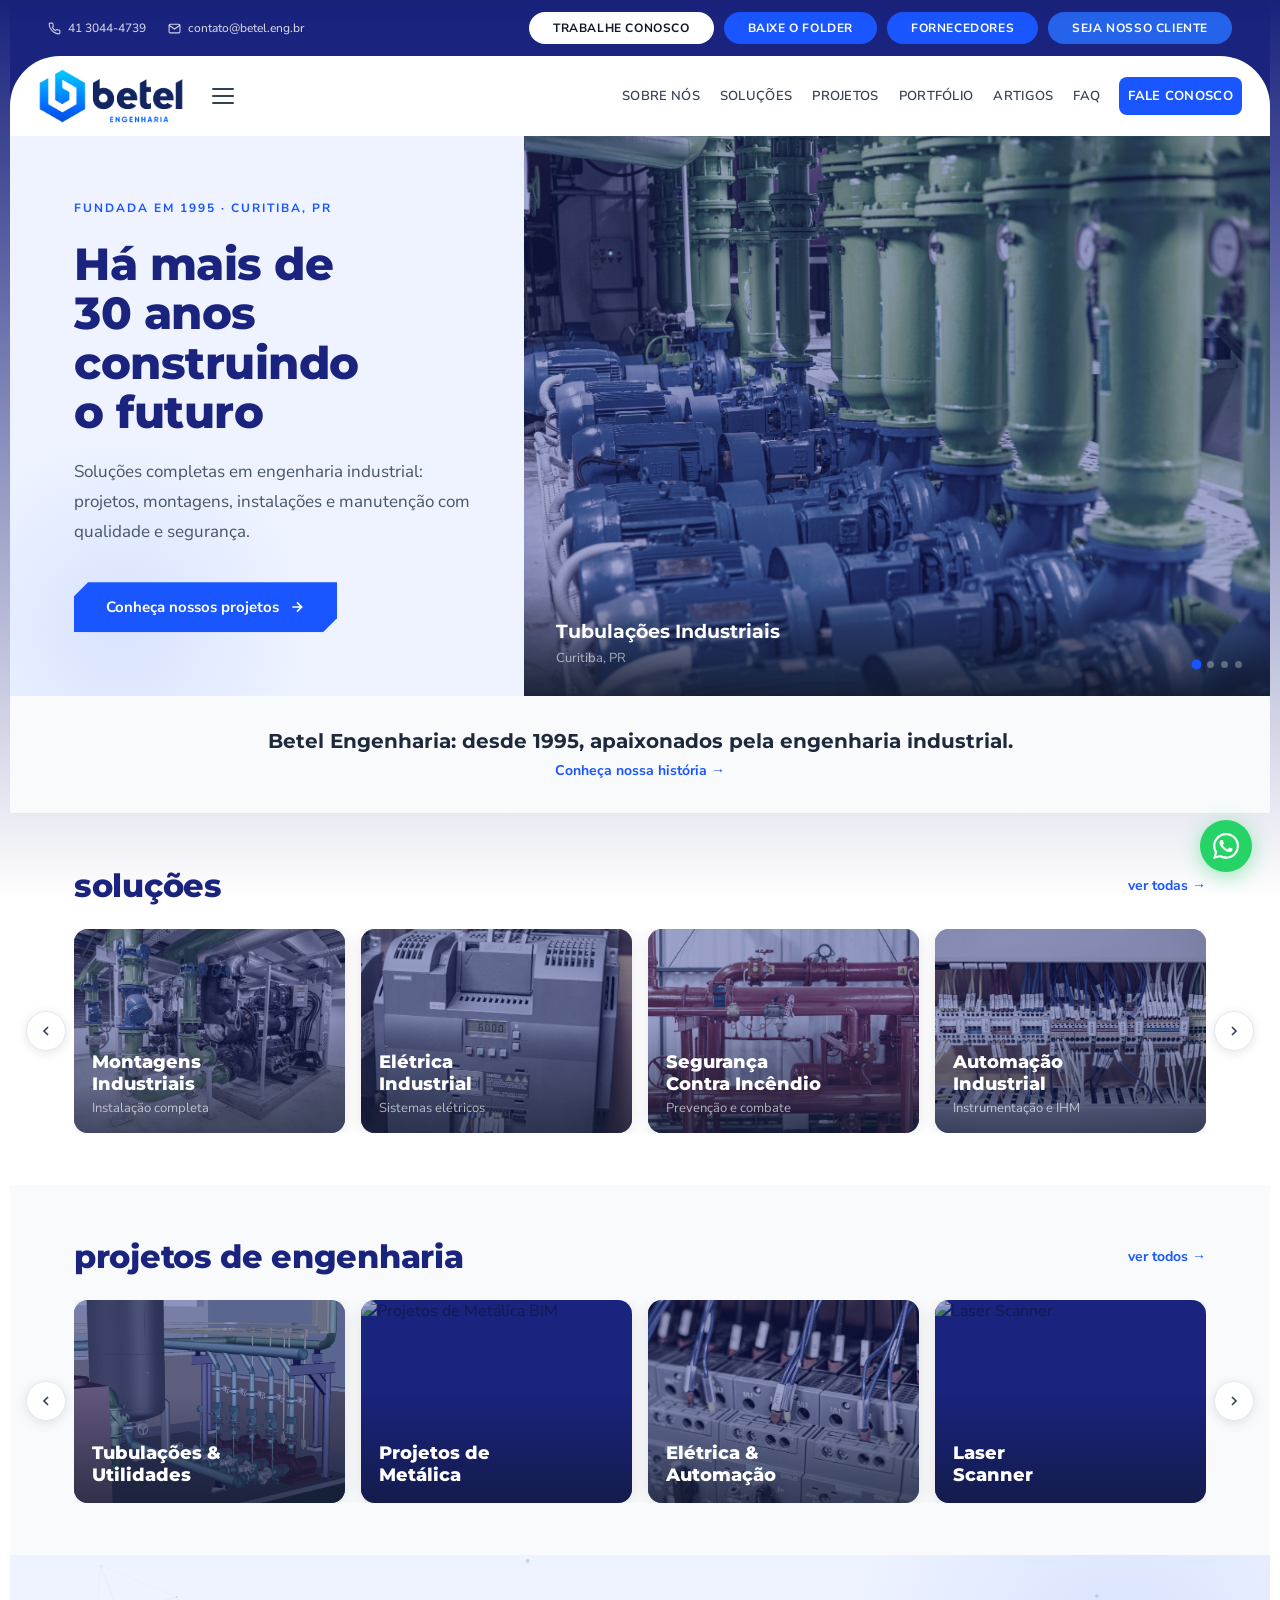
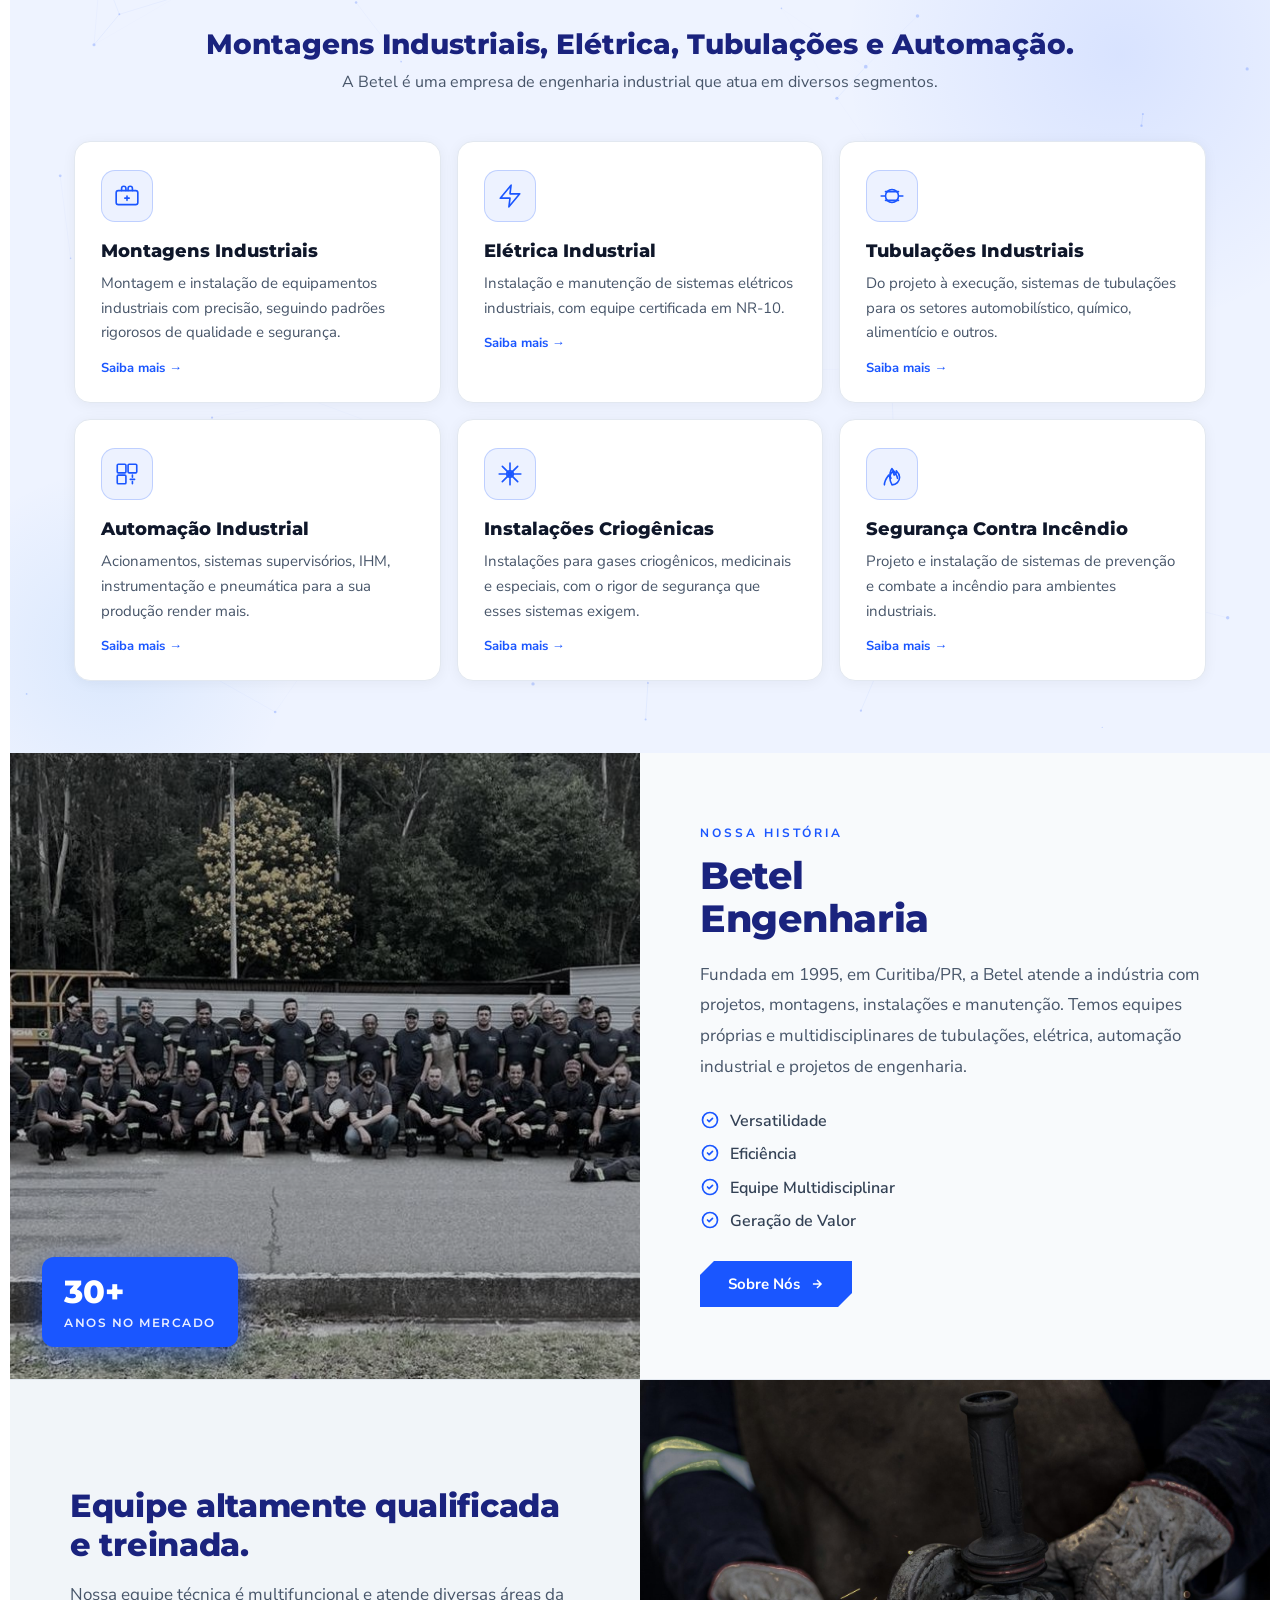
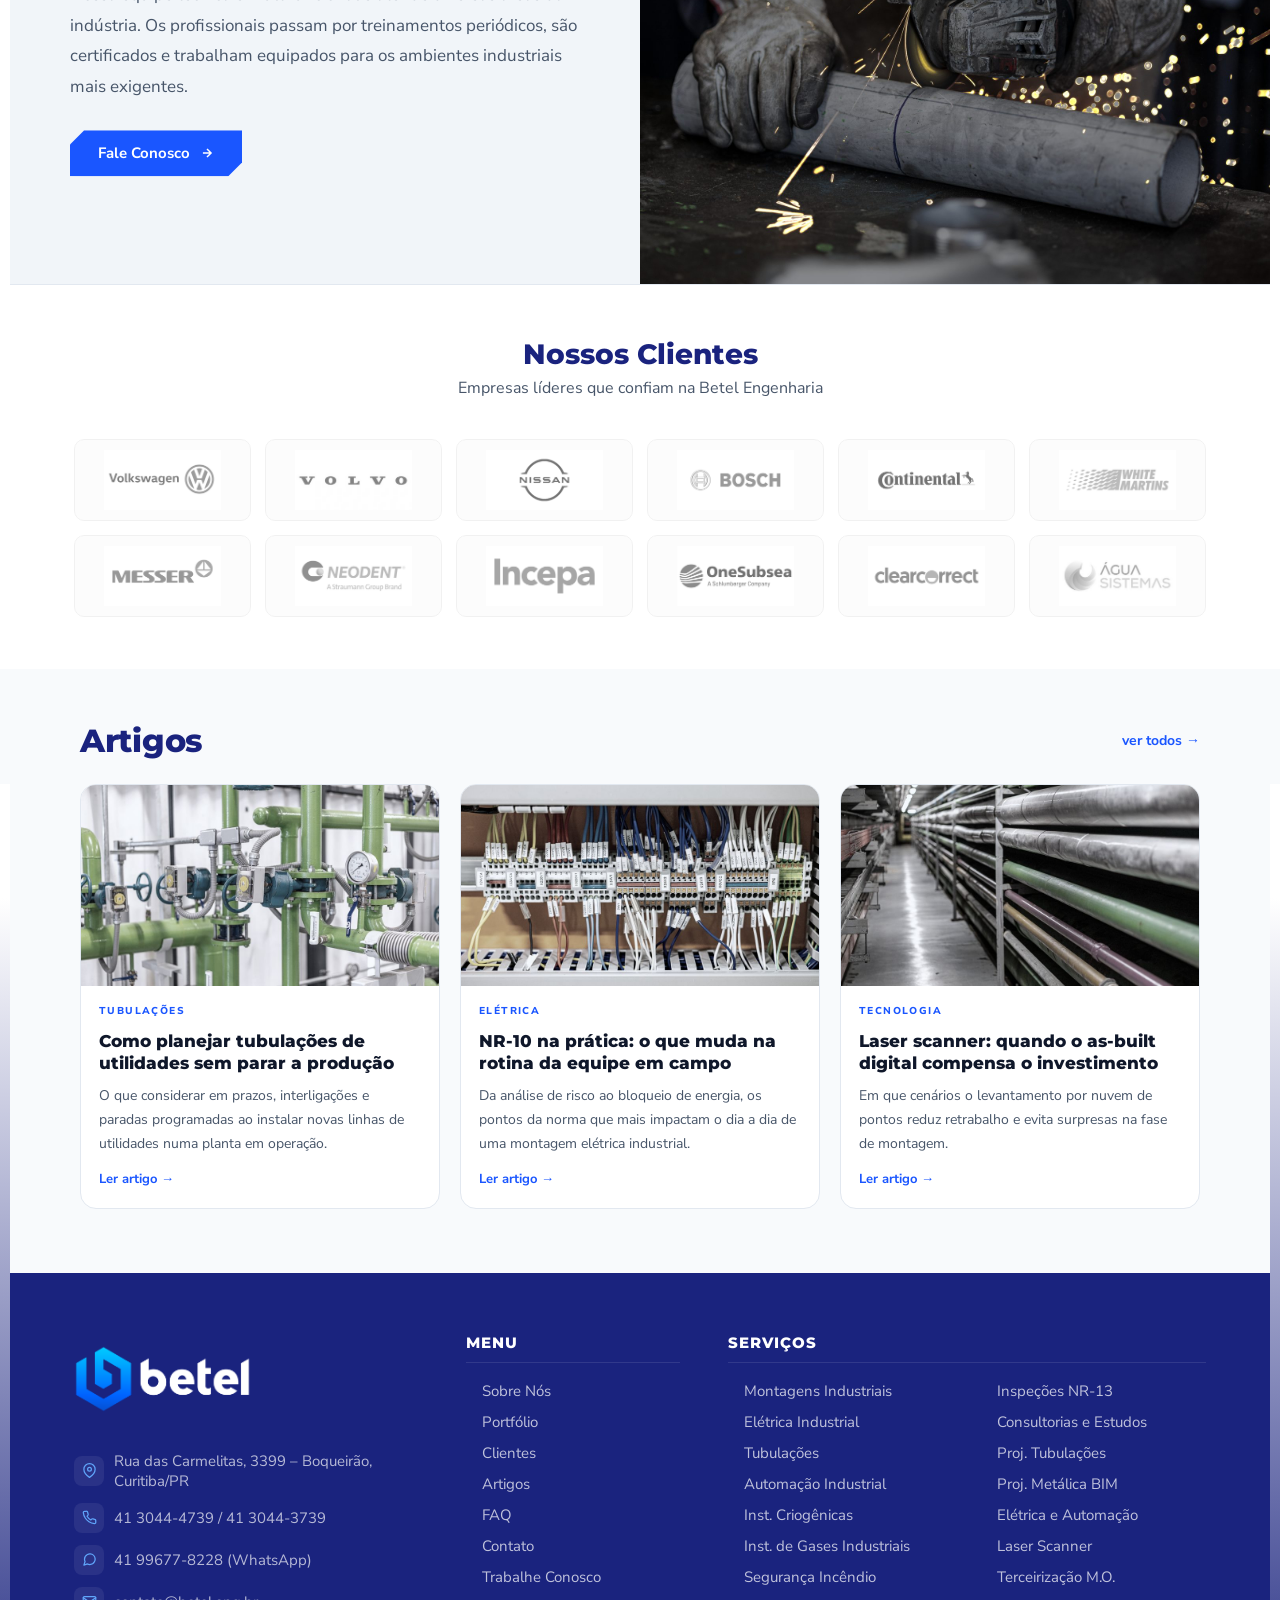
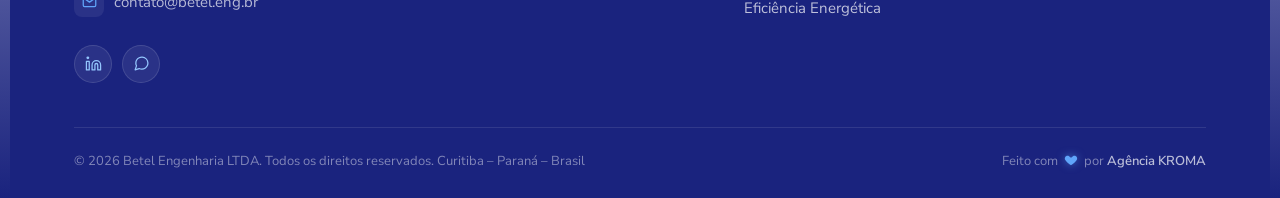
==== commit 77f53bcf: "Botões WhatsApp e voltar ao topo param acima da linha do rodapé Co-Authored-By: Claude Opus 5.5 <nor" ====
--- a/index.html
+++ b/index.html
@@ -1074,5 +1074,25 @@
     b.addEventListener('click',function(){window.scrollTo({top:0,behavior:'smooth'});});
   })();
 </script>
+<script>
+  // Botoes flutuantes (WhatsApp e voltar ao topo) sobem para ficar 5px acima da linha do rodape
+  (function(){
+    var line=document.querySelector('.footer-bottom');
+    var els=[document.querySelector('.wa-float'),document.getElementById('toTop')].filter(Boolean);
+    if(!line||!els.length)return;
+    var lift=0,t=false;
+    function upd(){
+      var low=0;
+      els.forEach(function(e){var b=e.getBoundingClientRect().bottom+lift; if(b>low)low=b;});
+      var need=Math.max(0, low-(line.getBoundingClientRect().top-5));
+      if(need!==lift){lift=need; els.forEach(function(e){e.style.translate='0 '+(-lift)+'px';});}
+      t=false;
+    }
+    function q(){if(!t){t=true;requestAnimationFrame(upd);}}
+    window.addEventListener('scroll',q,{passive:true});
+    window.addEventListener('resize',q);
+    upd();
+  })();
+</script>
 </body>
 </html>
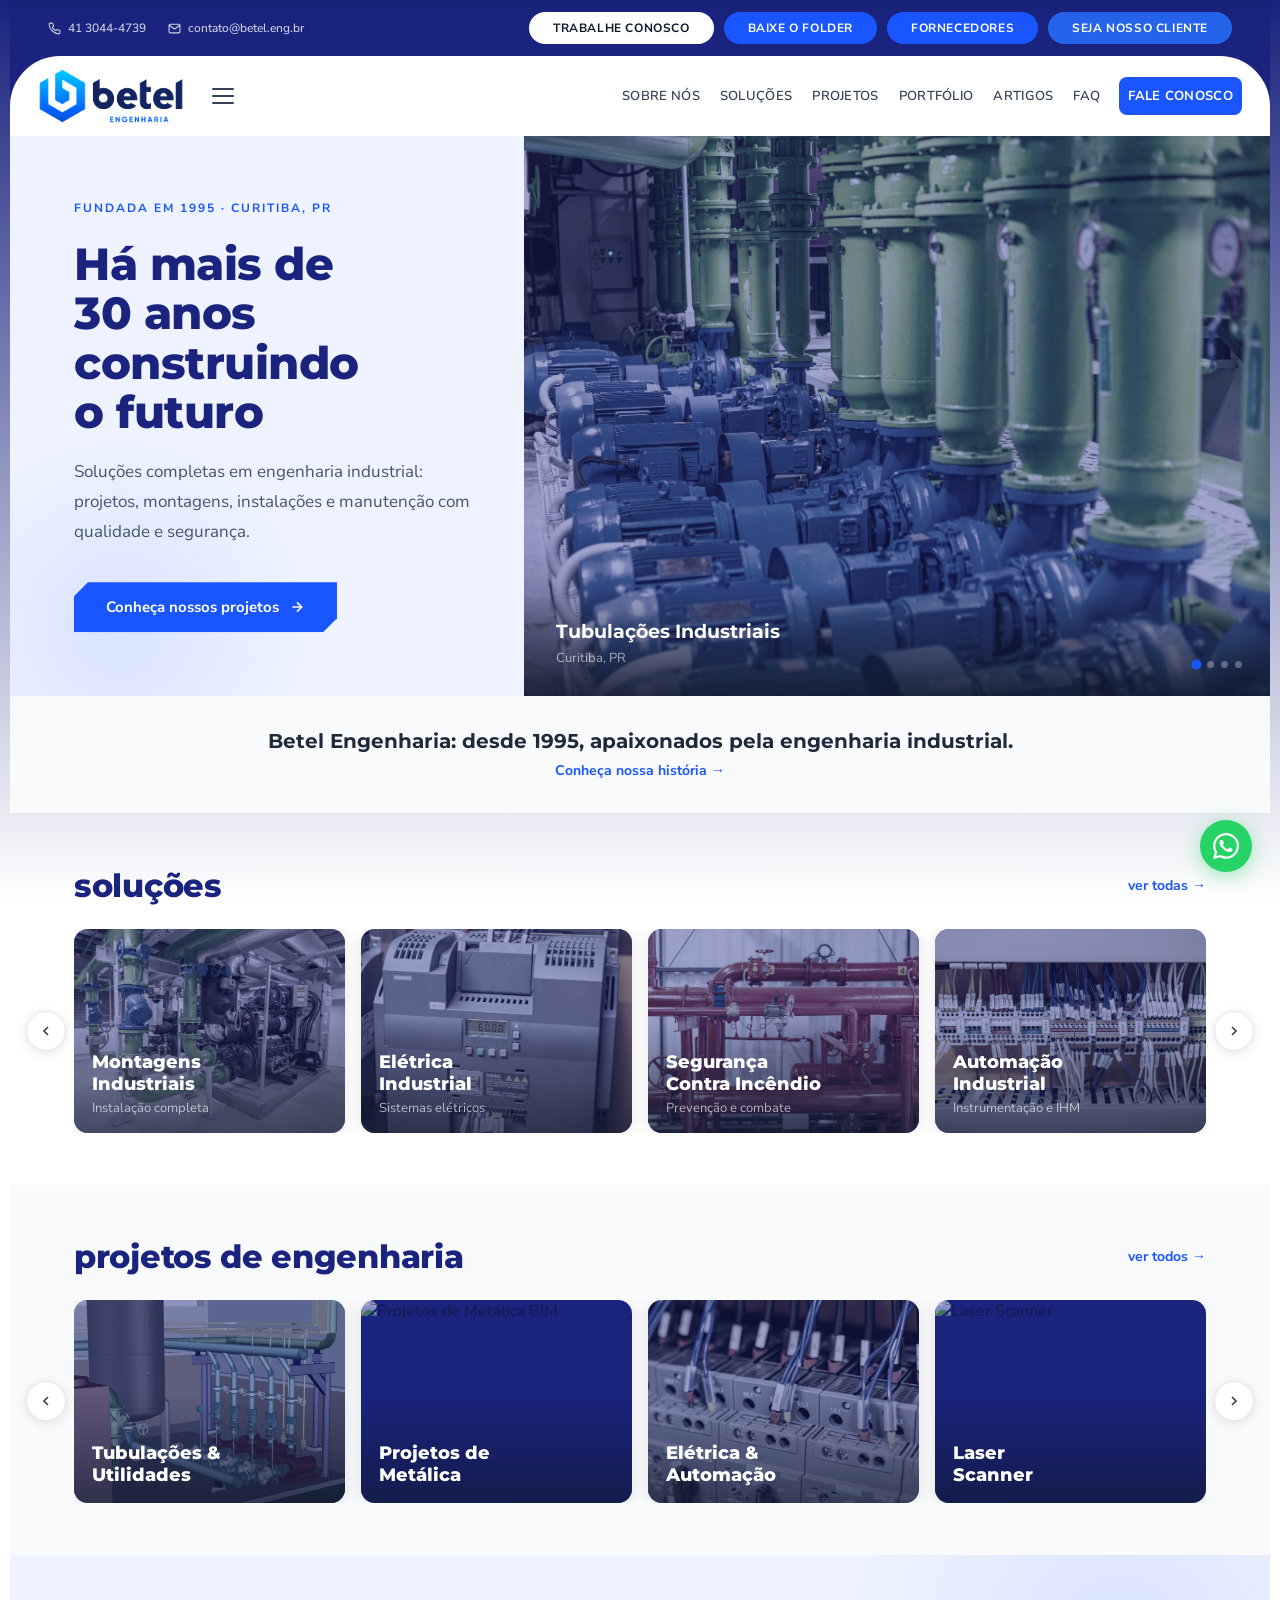
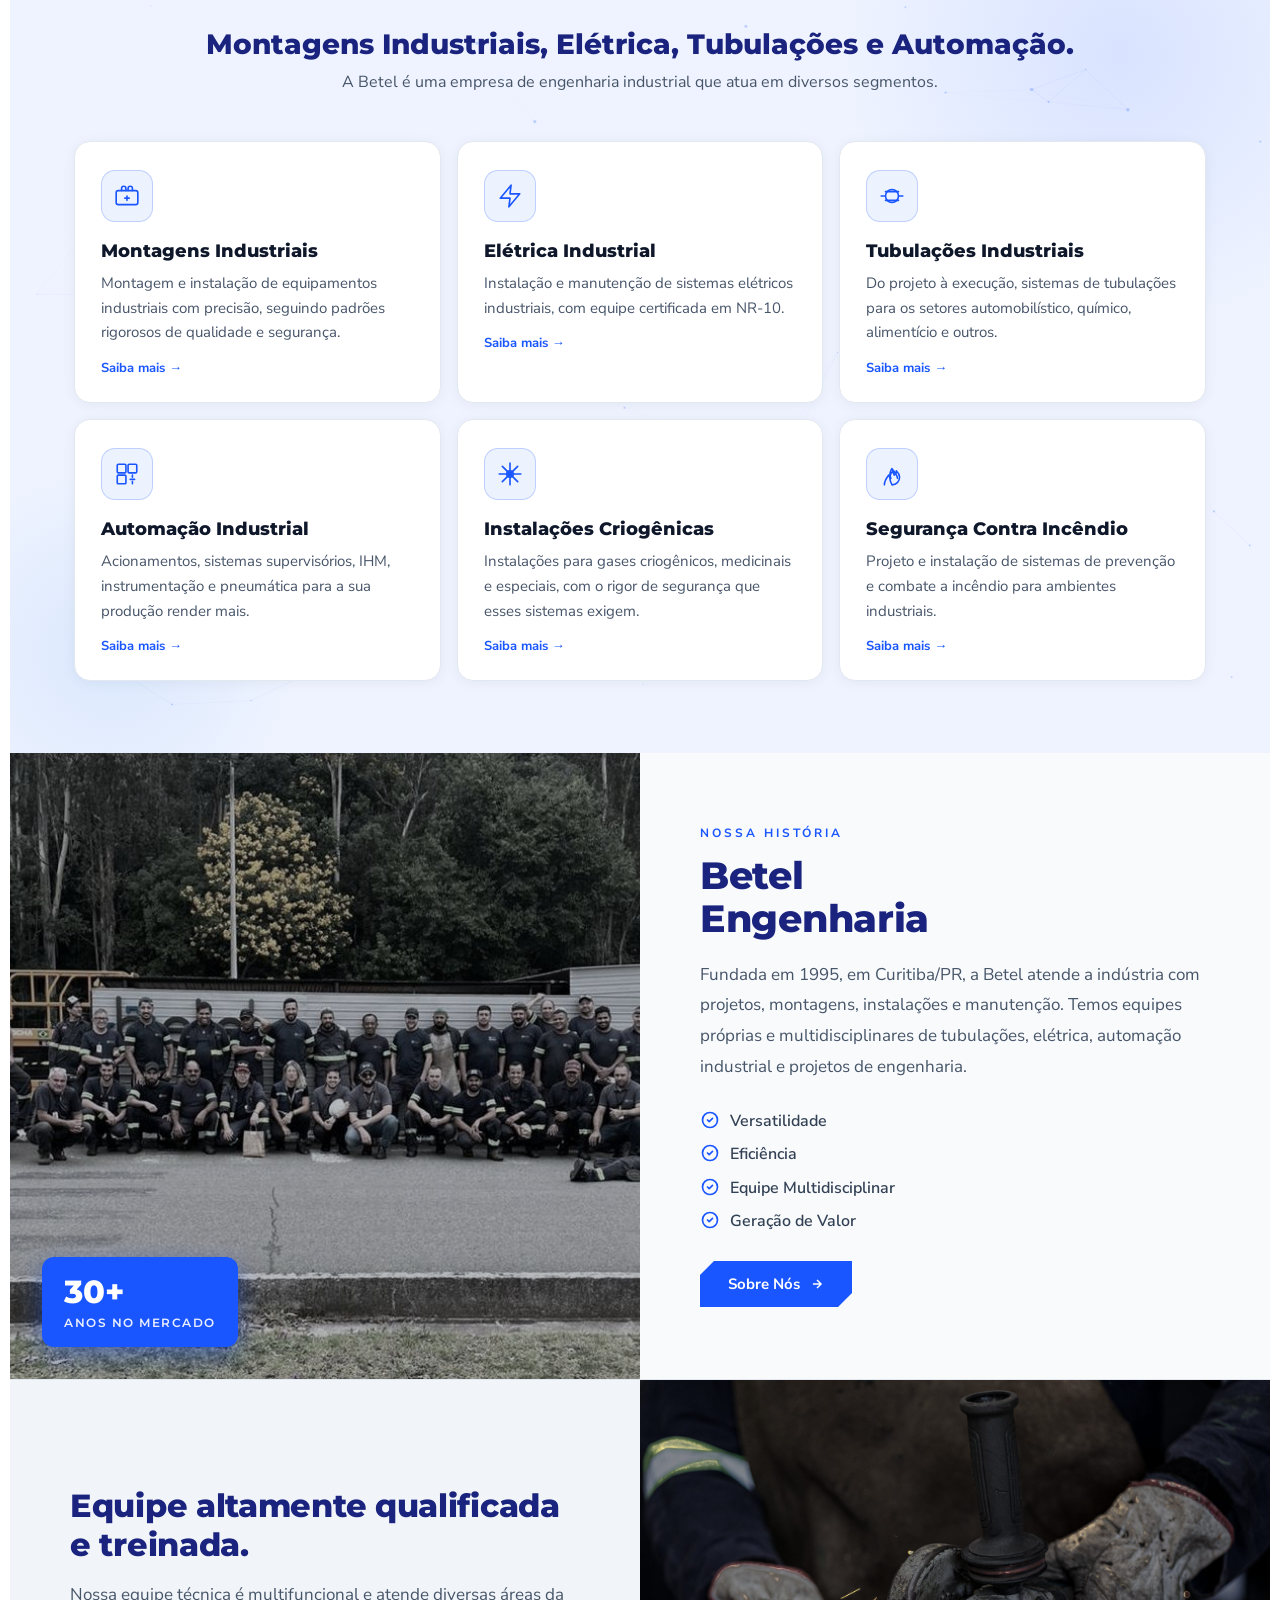
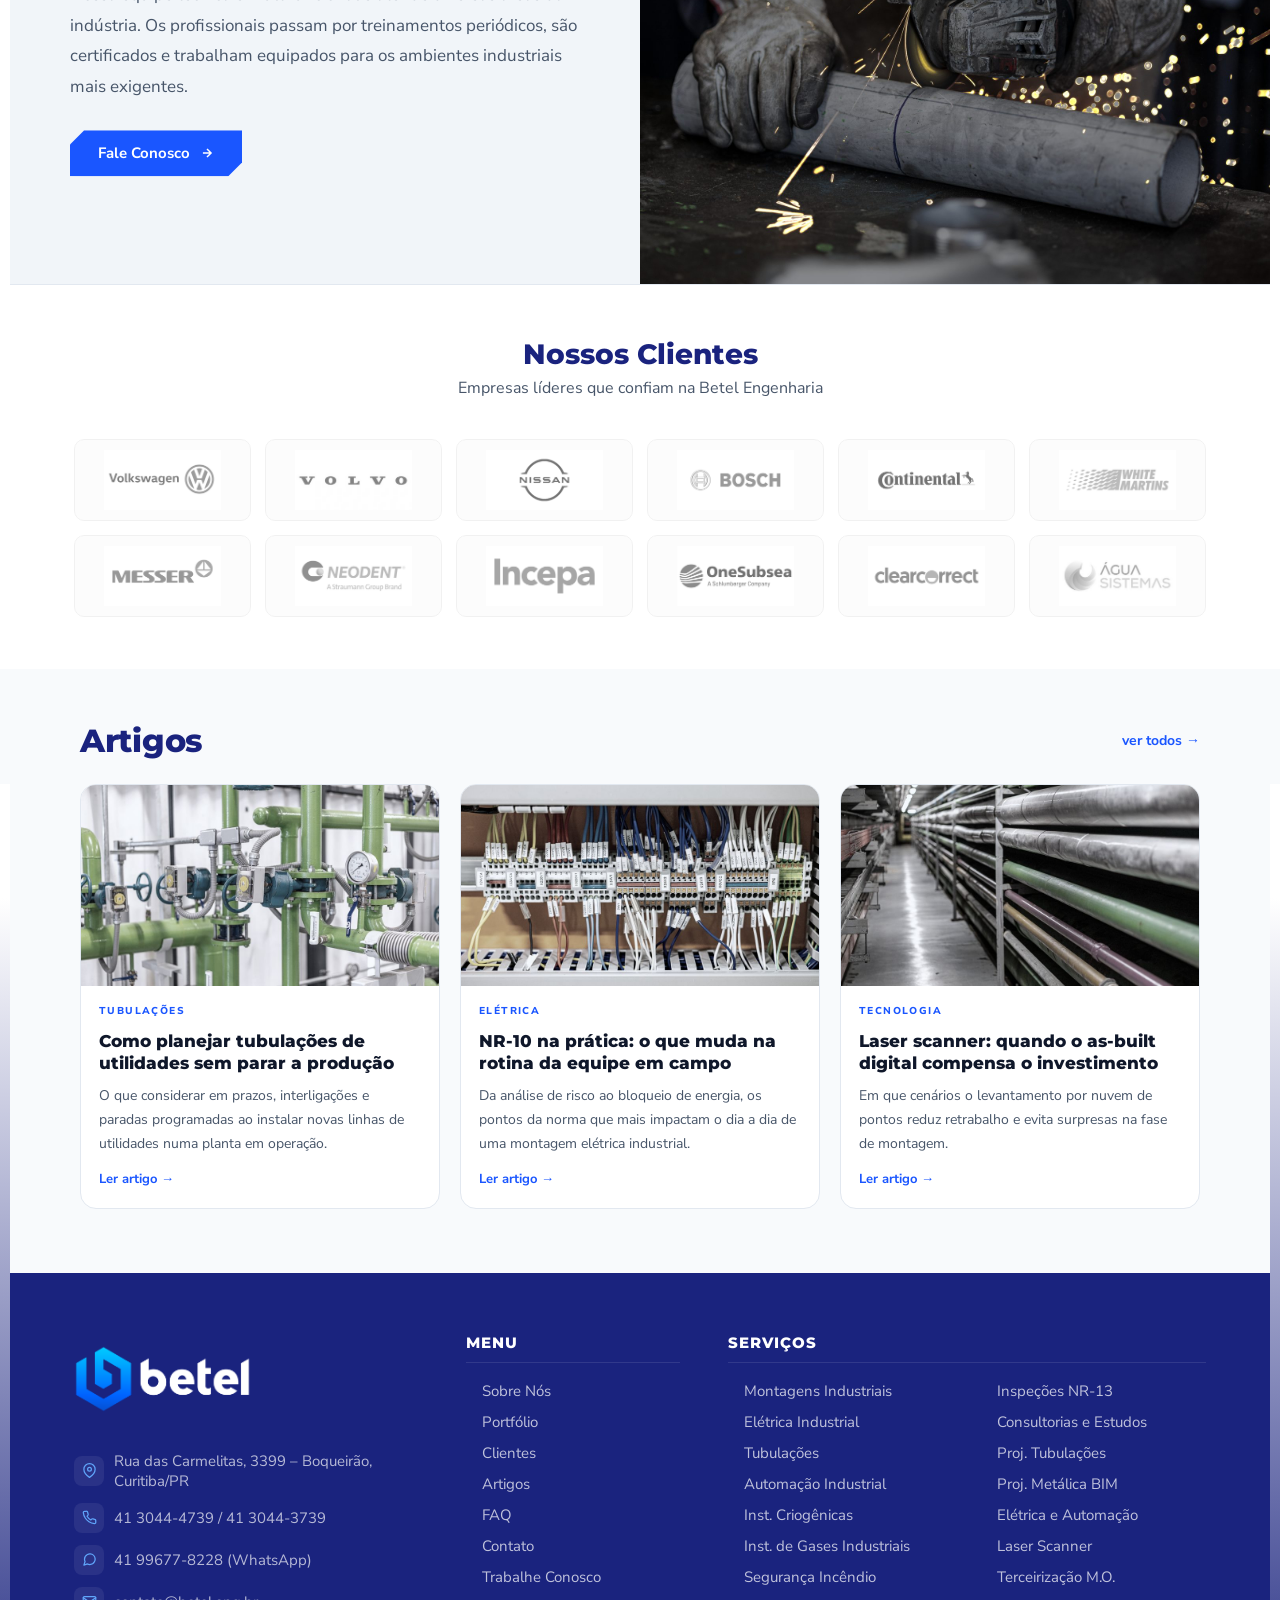
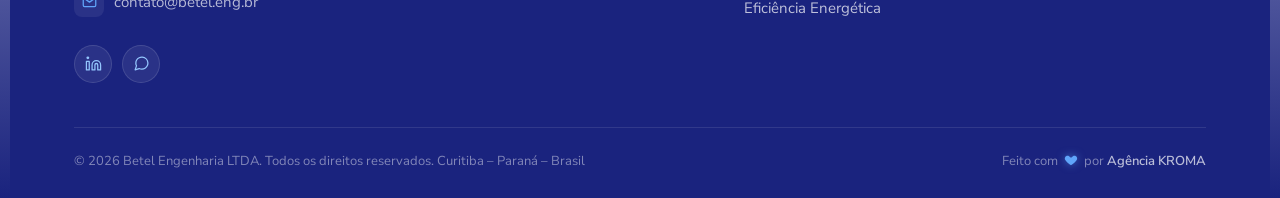
==== commit 6a9fa60e: "Brilho animado na logo do rodapé Faísca de luz percorre o contorno do símbolo, o símbolo acende de l" ====
--- a/index.html
+++ b/index.html
@@ -1094,5 +1094,6 @@
     upd();
   })();
 </script>
+<script src="js/logo-brilho.js" defer></script>
 </body>
 </html>
